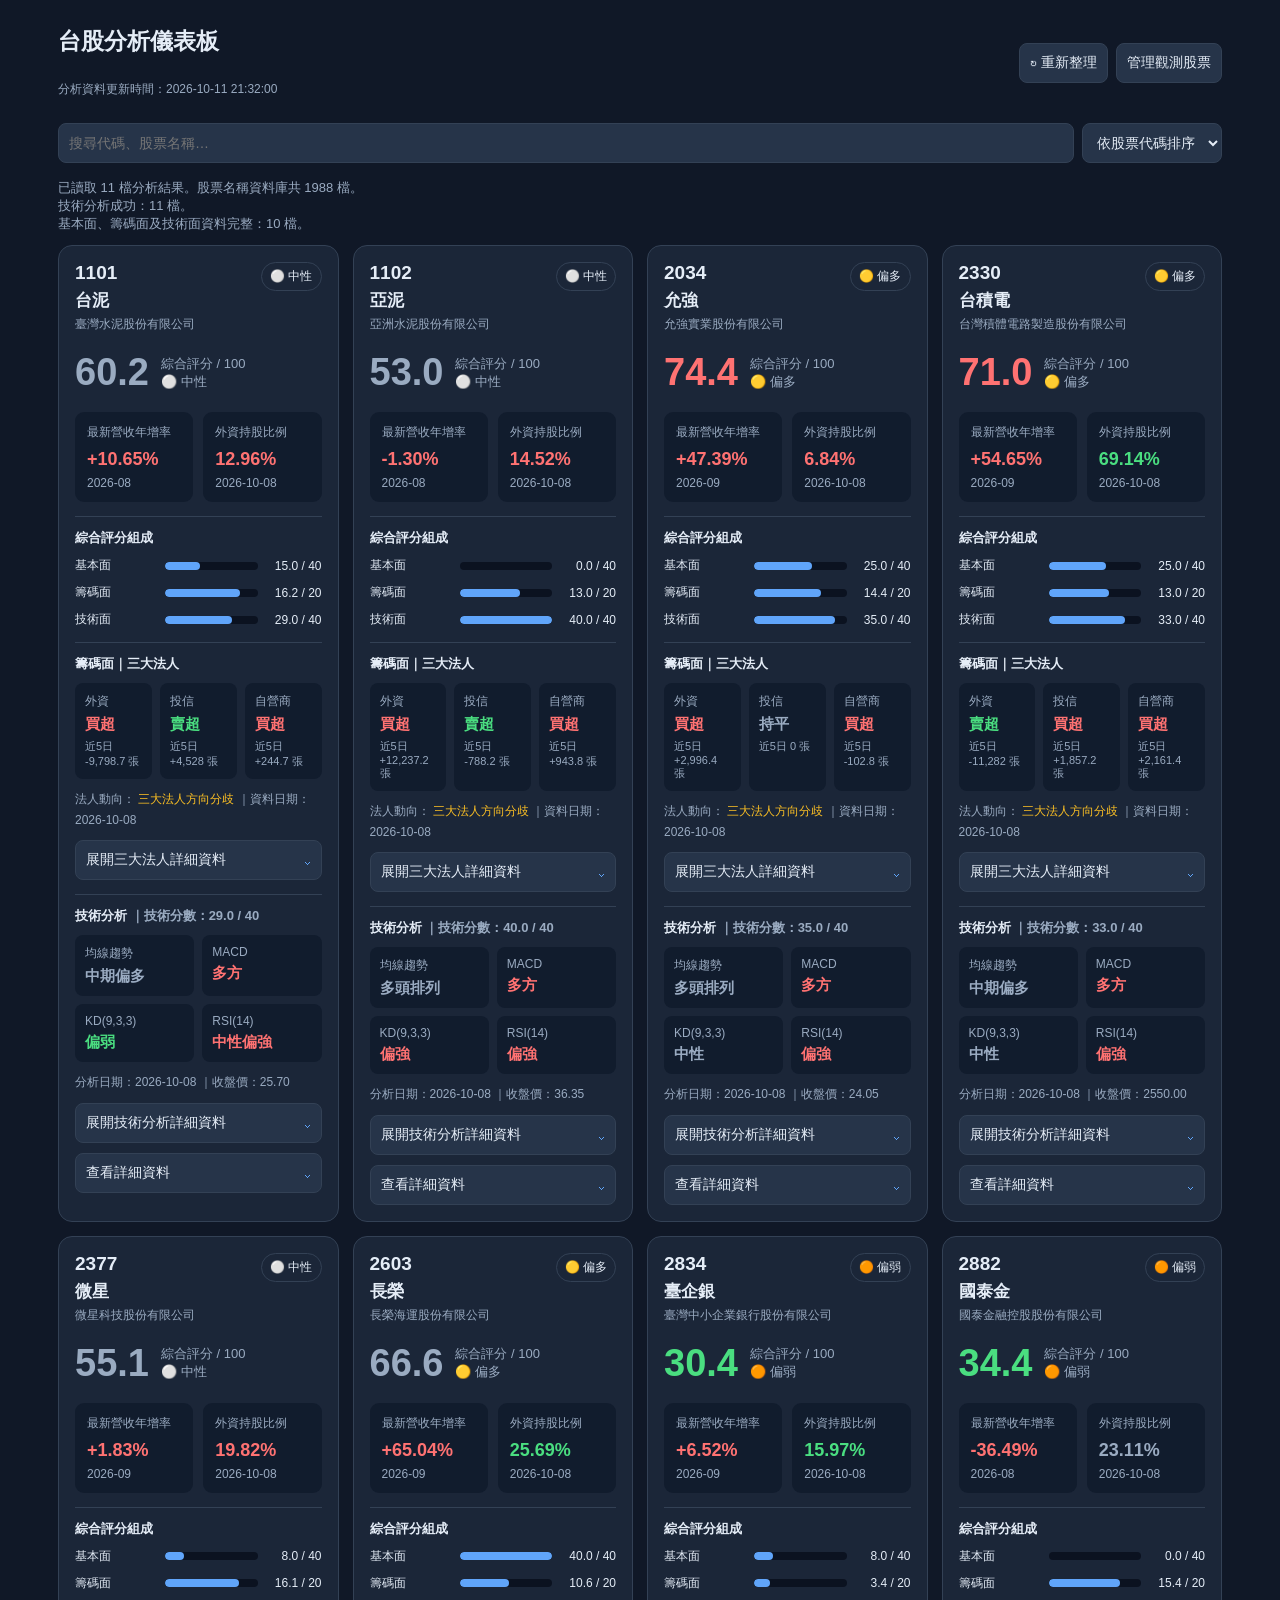
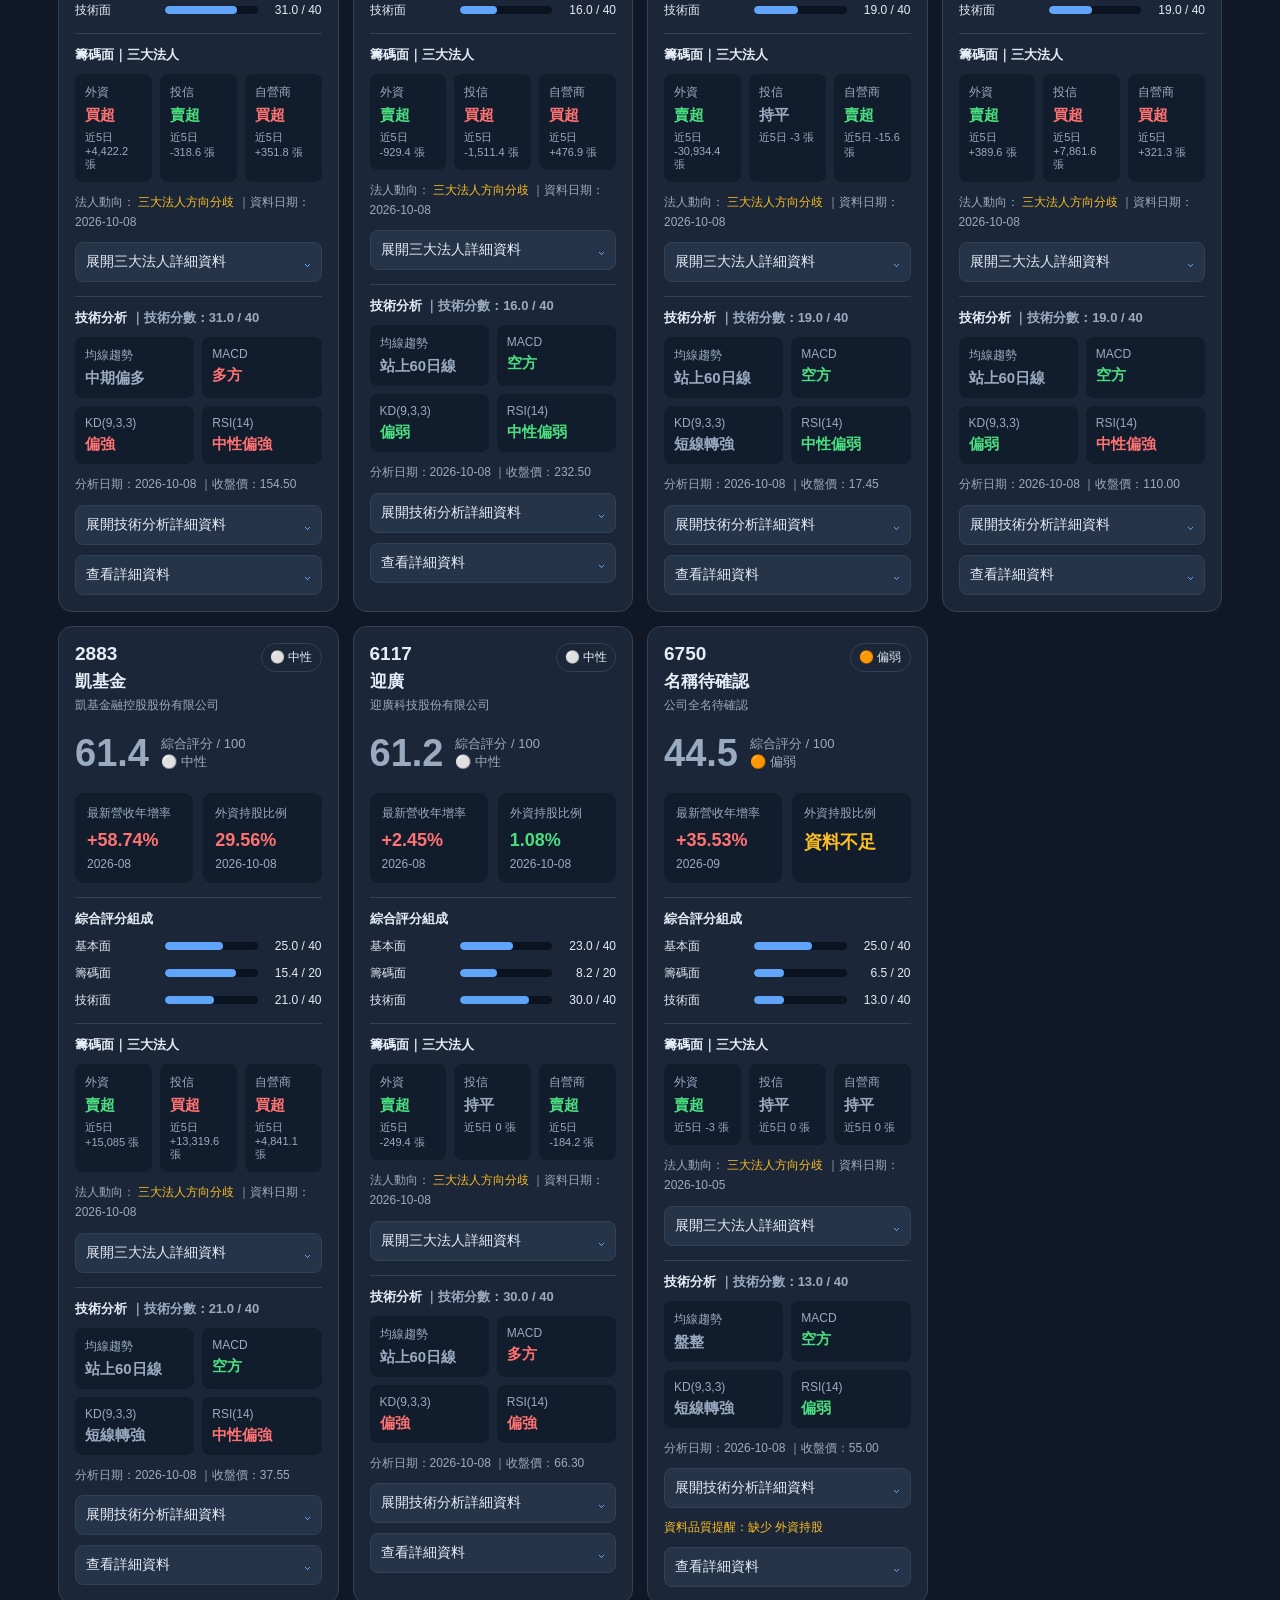
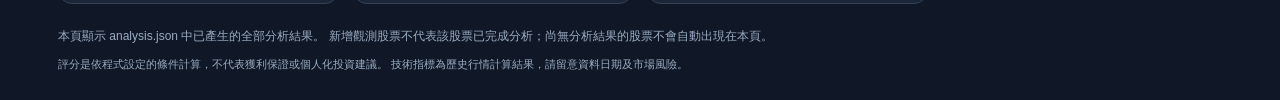
==== index.html @ 808c5674 "Implement search input with error handling Added input event listener for search functionality with " ====
<!DOCTYPE html>
<html lang="zh-TW">
<head>
<meta charset="UTF-8">
<meta name="viewport" content="width=device-width, initial-scale=1">
<meta name="theme-color" content="#101827">
<title>台股分析儀表板</title>

<style>
:root {
  color-scheme: dark;
  --bg: #101827;
  --panel: #1b2638;
  --border: #334155;
  --text: #e5edf7;
  --muted: #9aabc1;
  --red: #ff7272;
  --green: #4ade80;
  --blue: #60a5fa;
  --yellow: #fbbf24;
}
* { box-sizing: border-box; }
body {
  margin: 0;
  background: var(--bg);
  color: var(--text);
  font-family: Arial, "Microsoft JhengHei", sans-serif;
}
.container { max-width: 1200px; margin: auto; padding: 18px; }
header {
  display: flex;
  justify-content: space-between;
  align-items: center;
  gap: 12px;
  flex-wrap: wrap;
}
h1 { font-size: 23px; margin: 8px 0; }
h2 { font-size: 17px; margin: 0 0 12px; }
button, input, select {
  background: #263449;
  color: var(--text);
  border: 1px solid var(--border);
  border-radius: 8px;
  padding: 10px;
  font-size: 14px;
}
button { cursor: pointer; }
button:hover { border-color: var(--blue); }
button:disabled { opacity: .55; cursor: wait; }
button:focus-visible, input:focus-visible, select:focus-visible {
  outline: 2px solid var(--blue);
  outline-offset: 2px;
}
a { color: var(--blue); text-decoration: none; }
.toolbar { display: flex; flex-wrap: wrap; gap: 8px; margin: 16px 0; }
.toolbar input { flex: 1; min-width: 150px; }
#message {
  color: var(--muted);
  font-size: 13px;
  margin: 12px 0;
  white-space: pre-wrap;
  overflow-wrap: anywhere;
}
.stock-grid {
  display: grid;
  grid-template-columns: repeat(auto-fit, minmax(280px, 1fr));
  gap: 14px;
}
.stock-card {
  background: var(--panel);
  border: 1px solid var(--border);
  border-radius: 14px;
  padding: 16px;
  min-width: 0;
}
.stock-header {
  display: flex;
  justify-content: space-between;
  gap: 10px;
  align-items: flex-start;
}
.stock-id { font-size: 19px; font-weight: bold; }
.company-short { font-size: 17px; font-weight: bold; margin-top: 5px; }
.company-full {
  font-size: 12px;
  color: var(--muted);
  margin-top: 4px;
  overflow-wrap: anywhere;
}
.status {
  font-size: 12px;
  border: 1px solid var(--border);
  border-radius: 20px;
  padding: 5px 8px;
  white-space: nowrap;
}
.score-area { display: flex; align-items: center; gap: 12px; margin: 18px 0; }
.score { font-size: 38px; font-weight: bold; }
.score-label { font-size: 13px; color: var(--muted); }
.metrics { display: grid; grid-template-columns: 1fr 1fr; gap: 10px; }
.metric {
  background: #111c2d;
  border-radius: 9px;
  padding: 12px;
  min-width: 0;
}
.metric-title { font-size: 12px; color: var(--muted); margin-bottom: 8px; }
.metric-value { font-size: 18px; font-weight: bold; overflow-wrap: anywhere; }
.metric-sub {
  font-size: 12px;
  color: var(--muted);
  margin-top: 6px;
  overflow-wrap: anywhere;
}
.positive { color: var(--red); }
.negative { color: var(--green); }
.neutral { color: var(--muted); }
.warning { color: var(--yellow); }
.section { margin-top: 14px; padding-top: 12px; border-top: 1px solid var(--border); }
.section-title { font-size: 13px; font-weight: bold; margin-bottom: 10px; }
.indicator-grid { display: grid; grid-template-columns: 1fr 1fr; gap: 8px; }
.indicator {
  background: #111c2d;
  border-radius: 8px;
  padding: 10px;
  min-width: 0;
}
.indicator-name { color: var(--muted); font-size: 12px; }
.indicator-value { font-size: 16px; font-weight: bold; margin-top: 5px; overflow-wrap: anywhere; }
.indicator-sub { font-size: 12px; margin-top: 5px; overflow-wrap: anywhere; }
.score-breakdown { display: grid; gap: 10px; }
.score-row {
  display: grid;
  grid-template-columns: 82px 1fr 56px;
  align-items: center;
  gap: 8px;
  font-size: 12px;
}
.score-track { height: 8px; background: #0b1220; border-radius: 20px; overflow: hidden; }
.score-fill { height: 100%; border-radius: 20px; background: var(--blue); }
.score-row-value { text-align: right; white-space: nowrap; }
.details {
  display: none;
  border-top: 1px solid var(--border);
  margin-top: 12px;
  padding-top: 12px;
  font-size: 13px;
  line-height: 1.8;
  overflow-wrap: anywhere;
}
.details.open { display: block; }
.detail-line { margin: 4px 0; }
.technical-summary { display: grid; grid-template-columns: 1fr 1fr; gap: 8px; }
.technical-summary-item {
  background: #111c2d;
  border-radius: 8px;
  padding: 10px;
  min-width: 0;
}
.technical-summary-label { color: var(--muted); font-size: 12px; }
.technical-summary-value {
  font-size: 15px;
  font-weight: bold;
  margin-top: 5px;
  overflow-wrap: anywhere;
}
.technical-meta {
  font-size: 12px;
  color: var(--muted);
  margin-top: 10px;
  line-height: 1.7;
  overflow-wrap: anywhere;
}
.technical-toggle, .institutional-toggle, .detail-button {
  width: 100%;
  margin-top: 10px;
  text-align: left;
  display: flex;
  align-items: center;
  justify-content: space-between;
  gap: 8px;
}
.toggle-arrow { color: var(--blue); font-size: 16px; flex-shrink: 0; }
.technical-details, .institutional-details {
  display: none;
  margin-top: 10px;
  padding-top: 10px;
  border-top: 1px solid var(--border);
}
.technical-details.open, .institutional-details.open { display: block; }
.technical-details .indicator-grid { margin-top: 0; }
.technical-details-note {
  color: var(--muted);
  font-size: 12px;
  line-height: 1.7;
  margin-top: 10px;
}
.institutional-summary {
  display: grid;
  grid-template-columns: 1fr 1fr 1fr;
  gap: 8px;
}
.institutional-item {
  background: #111c2d;
  border-radius: 8px;
  padding: 10px;
  min-width: 0;
}
.institutional-label { color: var(--muted); font-size: 12px; }
.institutional-value {
  font-size: 15px;
  font-weight: bold;
  margin-top: 5px;
  overflow-wrap: anywhere;
}
.institutional-sub {
  color: var(--muted);
  font-size: 11px;
  margin-top: 5px;
  overflow-wrap: anywhere;
}
.institutional-meta {
  color: var(--muted);
  font-size: 12px;
  margin-top: 10px;
  line-height: 1.7;
  overflow-wrap: anywhere;
}
.institutional-table {
  width: 100%;
  border-collapse: collapse;
  font-size: 12px;
  table-layout: fixed;
}
.institutional-table th, .institutional-table td {
  padding: 8px 5px;
  border-bottom: 1px solid var(--border);
  text-align: center;
  overflow-wrap: anywhere;
}
.institutional-table th { color: var(--muted); font-weight: normal; }
.institutional-table th:first-child, .institutional-table td:first-child {
  text-align: left;
  width: 25%;
}
.institutional-note {
  color: var(--muted);
  font-size: 11px;
  line-height: 1.7;
  margin-top: 10px;
}
.institutional-summary-text { font-size: 12px; margin-top: 10px; line-height: 1.6; }
.quality { color: var(--yellow); font-size: 12px; margin-top: 10px; line-height: 1.6; }
.footer { font-size: 12px; color: var(--muted); margin: 22px 0 8px; line-height: 1.7; }
.empty {
  padding: 30px;
  text-align: center;
  color: var(--muted);
  background: var(--panel);
  border-radius: 12px;
}
.disclaimer { color: var(--muted); font-size: 11px; margin-top: 10px; line-height: 1.6; }

@media(max-width:480px) {
  .container { padding: 12px; }
  h1 { font-size: 20px; }
  .score { font-size: 32px; }
  .stock-header { flex-wrap: wrap; }
  .technical-summary-value { font-size: 14px; }
  .institutional-summary { grid-template-columns: 1fr 1fr 1fr; gap: 5px; }
  .institutional-item { padding: 8px 6px; }
  .institutional-value { font-size: 13px; }
  .institutional-sub { font-size: 10px; }
  .institutional-table { font-size: 11px; }
}
</style>
</head>

<body>
<div class="container">

<header>
  <div>
    <h1>台股分析儀表板</h1>
    <div class="footer" id="updateTime">分析資料載入中…</div>
  </div>
  <div class="toolbar">
    <button id="refreshBtn" type="button">↻ 重新整理</button>
    <a href="./watchlist.html">
      <button type="button">管理觀測股票</button>
    </a>
  </div>
</header>

<div class="toolbar">
  <input id="searchInput" placeholder="搜尋代碼、股票名稱…" aria-label="搜尋股票">
  <select id="sortSelect" aria-label="排序方式">
    <option value="code">依股票代碼排序</option>
    <option value="name">依中文名稱排序</option>
    <option value="scoreDesc">評分由高至低</option>
    <option value="scoreAsc">評分由低至高</option>
  </select>
</div>

<div id="message" role="status">正在讀取分析資料…</div>
<div id="stockGrid" class="stock-grid"></div>

<div class="footer">
  本頁顯示 analysis.json 中已產生的全部分析結果。
  新增觀測股票不代表該股票已完成分析；尚無分析結果的股票不會自動出現在本頁。
  <div class="disclaimer">
    評分是依程式設定的條件計算，不代表獲利保證或個人化投資建議。
    技術指標為歷史行情計算結果，請留意資料日期及市場風險。
  </div>
</div>
</div>

<script>
"use strict";

/* =====================================================
   1. 基本設定
   ===================================================== */

const WATCHLIST_KEY = "twStockWatchlist";
const OLD_WATCHLIST_KEY = "twStockWatchlistV1";

const DEFAULT_STOCKS = [
  { stock_id: "2330", short_name: "台積電", company_name: "台灣積體電路製造股份有限公司" },
  { stock_id: "2454", short_name: "聯發科", company_name: "聯發科技股份有限公司" },
  { stock_id: "2317", short_name: "鴻海", company_name: "鴻海精密工業股份有限公司" },
  { stock_id: "2603", short_name: "長榮", company_name: "長榮海運股份有限公司" }
];

let analysisMap = new Map();
let stockDatabase = new Map();
let analysisUpdateTime = "";
let loading = false;

/* =====================================================
   2. 安全及格式處理
   ===================================================== */

function escapeHTML(value) {
  return String(value ?? "").replace(/[&<>"']/g, ch => ({
    "&": "&amp;",
    "<": "&lt;",
    ">": "&gt;",
    '"': "&quot;",
    "'": "&#39;"
  })[ch]);
}

function normalizeCode(value) {
  const code = String(value ?? "").trim();
  return /^\d{4,6}$/.test(code) ? code : "";
}

function validNumber(value) {
  return value !== null &&
    value !== undefined &&
    value !== "" &&
    Number.isFinite(Number(value));
}

function fmt(value, digits = 2) {
  return validNumber(value) ? Number(value).toFixed(digits) : "—";
}

function signedPercent(value) {
  if (!validNumber(value)) return "—";
  const n = Number(value);
  return (n > 0 ? "+" : "") + n.toFixed(2) + "%";
}

function fmtVolume(value) {
  return validNumber(value)
    ? Math.round(Number(value)).toLocaleString("zh-TW")
    : "—";
}

function scoreText(value) {
  return validNumber(value) ? Number(value).toFixed(1) : "—";
}

function scoreStatus(stock) {
  if (!validNumber(stock.score)) return "資料不足";
  return stock.status || "已完成分析";
}

function scoreColor(score) {
  if (!validNumber(score)) return "neutral";
  if (Number(score) >= 70) return "positive";
  if (Number(score) < 40) return "negative";
  return "neutral";
}

function trendClass(value) {
  const text = String(value ?? "");

  if (/增加|上升|成長|多方|偏強|突破|量增|強勢|買超/.test(text)) {
    return "positive";
  }
  if (/減少|下降|衰退|空方|偏弱|跌破|量縮|弱勢|賣超/.test(text)) {
    return "negative";
  }
  if (/超買|超賣|資料不足|不完整|分歧/.test(text)) {
    return "warning";
  }
  return "neutral";
}

function normalizeMissingItems(items) {
  if (!Array.isArray(items)) return [];

  const names = {
    revenue: "營收",
    foreign_holding: "外資持股",
    institutional: "三大法人買賣超",
    technical: "技術面"
  };

  return items.map(item => names[String(item)] || String(item));
}

function metricBox(title, value, sub = "", cls = "neutral") {
  return `
    <div class="indicator">
      <div class="indicator-name">${escapeHTML(title)}</div>
      <div class="indicator-value ${cls}">${escapeHTML(value)}</div>
      <div class="indicator-sub">${escapeHTML(sub)}</div>
    </div>`;
}

/* =====================================================
   3. 讀取本機觀察清單名稱
   ===================================================== */

function getWatchlistNames() {
  const result = new Map();

  for (const key of [WATCHLIST_KEY, OLD_WATCHLIST_KEY]) {
    try {
      const saved = localStorage.getItem(key);
      if (!saved) continue;

      const list = JSON.parse(saved);
      if (!Array.isArray(list)) continue;

      list.forEach(item => {
        if (!item || typeof item !== "object") return;

        const code = normalizeCode(
          item.stock_id ?? item.code ?? item.stockCode
        );
        if (!code) return;

        const shortName =
          item.short_name ?? item.shortName ?? item.name ?? "";
        const companyName =
          item.company_name ?? item.companyName ?? "";

        const existing = result.get(code) || {};

        result.set(code, {
          short_name: String(shortName || existing.short_name || ""),
          company_name: String(companyName || existing.company_name || "")
        });
      });
    } catch (error) {
      console.warn("讀取本機觀察清單失敗：", error);
    }
  }

  return result;
}

/* =====================================================
   4. 讀取 stocks.json
   ===================================================== */

function addDatabaseEntry(codeValue, shortNameValue, companyNameValue) {
  const code = normalizeCode(codeValue);
  if (!code) return;

  stockDatabase.set(code, {
    short_name: String(shortNameValue || "").trim(),
    company_name: String(companyNameValue || "").trim()
  });
}

function parseStockDatabase(data) {
  stockDatabase = new Map();

  const list = Array.isArray(data)
    ? data
    : Array.isArray(data?.stocks)
      ? data.stocks
      : null;

  if (list) {
    list.forEach(item => {
      if (!item || typeof item !== "object") return;

      addDatabaseEntry(
        item.stock_id ?? item.stockId ?? item.stock_code ??
          item.stockCode ?? item.code ?? item.symbol ?? item.id,
        item.short_name ?? item.shortName ?? item.stock_name ??
          item.stockName ?? item.name ?? item.label ?? "",
        item.company_name ?? item.companyName ??
          item.full_name ?? item.fullName ?? ""
      );
    });
    return;
  }

  if (data && typeof data === "object") {
    Object.entries(data).forEach(([code, item]) => {
      if (typeof item === "string") {
        addDatabaseEntry(code, item, "");
        return;
      }
      if (!item || typeof item !== "object") return;

      addDatabaseEntry(
        item.stock_id ?? item.stockId ?? code,
        item.short_name ?? item.shortName ?? item.stock_name ??
          item.stockName ?? item.name ?? item.label ?? "",
        item.company_name ?? item.companyName ??
          item.full_name ?? item.fullName ?? ""
      );
    });
  }
}

async function loadStockDatabase() {
  try {
    const response = await fetch("./stocks.json?t=" + Date.now(), {
      cache: "no-store"
    });

    if (!response.ok) throw new Error("HTTP " + response.status);

    parseStockDatabase(await response.json());

    console.log(
      "股票名稱資料載入完成，共 " + stockDatabase.size + " 檔"
    );
    return true;
  } catch (error) {
    console.error("載入 stocks.json 失敗：", error);
    return false;
  }
}

/* =====================================================
   5. 股票名稱對應
   ===================================================== */

function getStockDisplayInfo(result, watchlistNames) {
  const code = normalizeCode(result.stock_id);
  const local = watchlistNames.get(code) || {};
  const database = stockDatabase.get(code) || {};
  const defaultItem = DEFAULT_STOCKS.find(x => x.stock_id === code) || {};

  return {
    stock_id: code,
    short_name:
      local.short_name ||
      database.short_name ||
      defaultItem.short_name ||
      result.short_name ||
      result.stock_name ||
      result.name ||
      "",
    company_name:
      local.company_name ||
      database.company_name ||
      defaultItem.company_name ||
      result.company_name ||
      result.company_full_name ||
      ""
  };
}

/* =====================================================
   6. 評分明細
   基本面 40 + 三大法人籌碼面 20 + 技術面 40
   外資持股分數為獨立指標，不納入綜合評分
   ===================================================== */

function renderScoreBreakdown(s) {
  const revenue = s.revenue || {};
  const technical = s.technical || {};
  const breakdown = s.score_breakdown || {};

  const revenueScore = validNumber(breakdown.fundamental)
    ? Number(breakdown.fundamental)
    : validNumber(revenue.score)
      ? Number(revenue.score)
      : null;

  const chipScore = validNumber(s.chip_score)
    ? Number(s.chip_score)
    : validNumber(breakdown.chip)
      ? Number(breakdown.chip)
      : null;

  const technicalScore = validNumber(breakdown.technical)
    ? Number(breakdown.technical)
    : validNumber(technical.score)
      ? Number(technical.score)
      : null;

  const items = [
    { name: "基本面", score: revenueScore, max: 40 },
    { name: "籌碼面", score: chipScore, max: 20 },
    { name: "技術面", score: technicalScore, max: 40 }
  ];

  return `
    <div class="section">
      <div class="section-title">綜合評分組成</div>
      <div class="score-breakdown">
        ${items.map(item => {
          const available = validNumber(item.score);
          const score = available ? Number(item.score) : 0;
          const width = Math.max(0, Math.min(100, score / item.max * 100));

          return `
            <div class="score-row">
              <span>${item.name}</span>
              <div class="score-track">
                <div class="score-fill" style="width:${width}%"></div>
              </div>
              <span class="score-row-value">
                ${available ? `${fmt(score, 1)} / ${item.max}` : "資料不足"}
              </span>
            </div>`;
        }).join("")}
      </div>
    </div>`;
}

/* =====================================================
   7. 三大法人籌碼面
   ===================================================== */

function institutionalMetricText(item) {
  if (!item || typeof item !== "object") {
    return {
      trend: "資料不足",
      latest: "—",
      fiveDay: "—",
      twentyDay: "—",
      consecutive: "—"
    };
  }

  function lots(value) {
    if (!validNumber(value)) return "—";
    const n = Number(value);
    return (n > 0 ? "+" : "") + n.toLocaleString("zh-TW") + " 張";
  }

  return {
    trend: item.trend || "—",
    latest: lots(item.latest_net_lots),
    fiveDay: lots(item.net_5d_lots),
    twentyDay: lots(item.net_20d_lots),
    consecutive: validNumber(item.consecutive_days)
      ? Number(item.consecutive_days) + " 日"
      : "—"
  };
}

function renderInstitutional(s) {
  const i = s.institutional || {};

  if (i.data_available !== true) {
    return `
      <div class="section">
        <div class="section-title">籌碼面｜三大法人</div>
        <div class="quality">
          ${escapeHTML(i.message || "尚無三大法人資料")}
        </div>
      </div>`;
  }

  const foreign = institutionalMetricText(i.foreign);
  const trust = institutionalMetricText(i.trust);
  const dealer = institutionalMetricText(i.dealer);

  const institutions = [
    { name: "外資", data: foreign },
    { name: "投信", data: trust },
    { name: "自營商", data: dealer }
  ];

  return `
    <div class="section">
      <div class="section-title">籌碼面｜三大法人</div>

      <div class="institutional-summary">
        ${institutions.map(item => `
          <div class="institutional-item">
            <div class="institutional-label">${item.name}</div>
            <div class="institutional-value ${trendClass(item.data.trend)}">
              ${escapeHTML(item.data.trend)}
            </div>
            <div class="institutional-sub">
              近5日 ${escapeHTML(item.data.fiveDay)}
            </div>
          </div>
        `).join("")}
      </div>

      <div class="institutional-meta">
        法人動向：
        <span class="${trendClass(i.summary)}">
          ${escapeHTML(i.summary || "—")}
        </span>
        ｜資料日期：${escapeHTML(i.latest_date || "—")}
      </div>

      <button class="institutional-toggle" type="button" aria-expanded="false">
        <span>展開三大法人詳細資料</span>
        <span class="toggle-arrow" aria-hidden="true">⌄</span>
      </button>

      <div class="institutional-details">
        <table class="institutional-table">
          <thead>
            <tr>
              <th>法人</th><th>今日</th><th>近5日</th><th>近20日</th><th>連續</th>
            </tr>
          </thead>
          <tbody>
            ${institutions.map(item => `
              <tr>
                <td>${item.name}</td>
                <td class="${trendClass(item.data.latest)}">${escapeHTML(item.data.latest)}</td>
                <td class="${trendClass(item.data.fiveDay)}">${escapeHTML(item.data.fiveDay)}</td>
                <td class="${trendClass(item.data.twentyDay)}">${escapeHTML(item.data.twentyDay)}</td>
                <td>${escapeHTML(item.data.consecutive)}</td>
              </tr>
            `).join("")}
          </tbody>
        </table>

        <div class="institutional-note">
          買賣超單位為張。正值代表買超，負值代表賣超。
          外資包含外資及外資自營商；自營商包含自行買賣及避險。
        </div>
      </div>
    </div>`;
}

/* =====================================================
   8. 技術分析
   ===================================================== */

function renderTechnical(s) {
  const t = s.technical || {};
  const ma = t.ma || {};
  const rsi = t.rsi || {};
  const macd = t.macd || {};
  const kd = t.kd || {};
  const volume = t.volume || {};
  const breakout = t.breakout || {};

  const scoreLabel = validNumber(t.score)
    ? `${fmt(t.score, 1)} / 40`
    : "—";

  if (t.data_available !== true) {
    return `
      <div class="section">
        <div class="section-title">技術分析</div>
        <div class="quality">
          ${escapeHTML(t.message || "尚無技術分析資料")}
        </div>
      </div>`;
  }

  const summaryItems = [
    { label: "均線趨勢", value: ma.trend || "—", cls: trendClass(ma.trend) },
    { label: "MACD", value: macd.signal || "—", cls: trendClass(macd.signal) },
    { label: "KD(9,3,3)", value: kd.signal || "—", cls: trendClass(kd.signal) },
    { label: "RSI(14)", value: rsi.signal || fmt(rsi.value), cls: trendClass(rsi.signal) }
  ];

  return `
    <div class="section">
      <div class="section-title">
        技術分析
        <span class="neutral">｜技術分數：${escapeHTML(scoreLabel)}</span>
      </div>

      <div class="technical-summary">
        ${summaryItems.map(item => `
          <div class="technical-summary-item">
            <div class="technical-summary-label">${escapeHTML(item.label)}</div>
            <div class="technical-summary-value ${item.cls}">
              ${escapeHTML(item.value)}
            </div>
          </div>
        `).join("")}
      </div>

      <div class="technical-meta">
        分析日期：${escapeHTML(t.latest_date || "—")}
        ｜收盤價：${escapeHTML(fmt(t.latest_close))}
      </div>

      <button class="technical-toggle" type="button" aria-expanded="false">
        <span>展開技術分析詳細資料</span>
        <span class="toggle-arrow" aria-hidden="true">⌄</span>
      </button>

      <div class="technical-details">
        <div class="indicator-grid">
          ${metricBox("均線趨勢", ma.trend || "—", "MA5 / MA10 / MA20 / MA60", trendClass(ma.trend))}
          ${metricBox("RSI(14)", fmt(rsi.value), rsi.signal || "—", trendClass(rsi.signal))}
          ${metricBox("MACD", macd.signal || "—", `DIF ${fmt(macd.dif, 4)}｜DEA ${fmt(macd.dea, 4)}`, trendClass(macd.signal))}
          ${metricBox("KD(9,3,3)", `K ${fmt(kd.k)} / D ${fmt(kd.d)}`, kd.signal || "—", trendClass(kd.signal))}
          ${metricBox("成交量", fmtVolume(volume.today), `5日均量 ${fmtVolume(volume.avg5)}`, trendClass(volume.signal))}
          ${metricBox("量比", validNumber(volume.ratio) ? `${fmt(volume.ratio)} 倍` : "—", volume.signal || "—", trendClass(volume.signal))}
          ${metricBox("MA5", fmt(ma.ma5), "5日移動平均")}
          ${metricBox("MA10", fmt(ma.ma10), "10日移動平均")}
          ${metricBox("MA20", fmt(ma.ma20), "20日移動平均")}
          ${metricBox("MA60", fmt(ma.ma60), "60日移動平均")}
          ${metricBox("20日高點", fmt(breakout.high20), "距高點 " + signedPercent(breakout.distance_to_high20_percent))}
          ${metricBox("20日低點", fmt(breakout.low20), "距低點 " + signedPercent(breakout.distance_to_low20_percent))}
        </div>

        <div class="technical-details-note">
          技術訊號：
          <span class="${trendClass(breakout.signal)}">
            ${escapeHTML(breakout.signal || "—")}
          </span>
          <br>
          技術分析日期：${escapeHTML(t.latest_date || "—")}
          <br>
          技術指標是依歷史行情計算的參考資訊，不保證未來走勢。
        </div>
      </div>
    </div>`;
}

/* =====================================================
   9. 詳細資料
   ===================================================== */

function renderDetails(s) {
  const revenue = s.revenue || {};
  const foreign = s.foreign_holding || {};
  const technical = s.technical || {};
  const quality = s.data_quality || {};
  const missing = normalizeMissingItems(quality.missing_items);

  const revenueAmount = validNumber(revenue.latest_revenue)
    ? Number(revenue.latest_revenue).toLocaleString("zh-TW")
    : "—";

  const foreignPercent = validNumber(foreign.latest_percent)
    ? fmt(foreign.latest_percent, 2) + "%"
    : "—";

  const changePeriods = validNumber(foreign.change_periods)
    ? fmt(foreign.change_periods, 4) + " 個百分點"
    : "—";

  const completeness = quality.complete === true
    ? "完整"
    : quality.complete === false
      ? "不完整"
      : "未標示";

  const lines = [
    ["分析日期", s.analysis_date || analysisUpdateTime || "尚無資料"],
    ["綜合評分", `${scoreText(s.score)} / 100`],
    ["營收最新月份", revenue.latest_revenue_month || "—"],
    ["營收最新金額", revenueAmount],
    ["營收年增率", signedPercent(revenue.latest_yoy)],
    ["營收趨勢", revenue.trend || "—"],
    ["營收說明", revenue.message || "尚無分析資料"],
    ["營收分數", `${scoreText(revenue.score)} / 40`],
    ["外資持股比例", foreignPercent],
    ["外資持股日期", foreign.latest_date || "—"],
    ["外資期間變化", changePeriods],
    ["外資持股趨勢", foreign.trend || "—"],
    ["外資說明", foreign.message || "尚無分析資料"],
    ["外資持股參考分數", `${scoreText(foreign.score)} / 20`],
    ["三大法人籌碼分數", `${scoreText(s.chip_score ?? s.score_breakdown?.chip)} / 20`],
    ["技術分數", `${scoreText(technical.score)} / 40`],
    ["技術分析說明", technical.message || "尚無分析資料"],
    ["資料完整性", completeness],
    ["缺少項目", missing.join("、") || "無明確缺項"]
  ];

  return `
    <div class="details">
      ${lines.map(([label, value]) => `
        <div class="detail-line">
          <strong>${escapeHTML(label)}：</strong>
          ${escapeHTML(value)}
        </div>
      `).join("")}
    </div>`;
}

/* =====================================================
   10. 首頁卡片及展開／縮合
   ===================================================== */

function bindToggleButtons(grid, selector, panelClass, openText, closeText) {
  grid.querySelectorAll(selector).forEach(button => {
    button.addEventListener("click", () => {
      const panel = button.nextElementSibling;
      if (!panel || !panel.classList.contains(panelClass)) return;

      const opened = panel.classList.toggle("open");
      button.setAttribute("aria-expanded", String(opened));

      const label = button.querySelector("span:first-child");
      const arrow = button.querySelector(".toggle-arrow");

      if (label) label.textContent = opened ? closeText : openText;
      if (arrow) arrow.textContent = opened ? "⌃" : "⌄";
    });
  });
}

function render() {
  const keyword = document.getElementById("searchInput").value.trim().toLowerCase();
  const sort = document.getElementById("sortSelect").value;
  const watchlistNames = getWatchlistNames();

  let stocks = Array.from(analysisMap.values()).map(result => ({
    ...getStockDisplayInfo(result, watchlistNames),
    analysis: result
  }));

  stocks = stocks.filter(item => {
    const s = item.analysis || {};
    const text = [
      item.stock_id, item.short_name, item.company_name,
      s.stock_id, s.stock_name, s.status
    ].join(" ").toLowerCase();

    return text.includes(keyword);
  });

  stocks.sort((a, b) => {
    if (sort === "name") {
      return String(a.short_name || a.stock_id).localeCompare(
        String(b.short_name || b.stock_id), "zh-Hant"
      );
    }

    if (sort === "scoreDesc" || sort === "scoreAsc") {
      const av = validNumber(a.analysis?.score) ? Number(a.analysis.score) : null;
      const bv = validNumber(b.analysis?.score) ? Number(b.analysis.score) : null;

      if (av === null && bv !== null) return 1;
      if (av !== null && bv === null) return -1;
      if (av === null && bv === null) return a.stock_id.localeCompare(b.stock_id);

      return sort === "scoreDesc" ? bv - av : av - bv;
    }

    return a.stock_id.localeCompare(b.stock_id);
  });

  const grid = document.getElementById("stockGrid");

  if (!stocks.length) {
    grid.innerHTML = '<div class="empty">目前沒有符合搜尋條件的分析結果。</div>';
    return;
  }

  grid.innerHTML = stocks.map(item => {
    const s = item.analysis || {};
    const revenue = s.revenue || {};
    const foreign = s.foreign_holding || {};
    const quality = s.data_quality || {};
    const missing = normalizeMissingItems(quality.missing_items);

    const revenueValue = validNumber(revenue.latest_yoy)
      ? signedPercent(revenue.latest_yoy)
      : "資料不足";

    const foreignValue = validNumber(foreign.latest_percent)
      ? fmt(foreign.latest_percent) + "%"
      : "資料不足";

    const qualityText = quality.complete === false || missing.length
      ? "資料品質提醒：" + (
          missing.length ? "缺少 " + missing.join("、") : "部分資料不完整"
        )
      : "";

    return `
      <article class="stock-card">
        <div class="stock-header">
          <div>
            <div class="stock-id">${escapeHTML(item.stock_id)}</div>
            <div class="company-short">${escapeHTML(item.short_name || "名稱待確認")}</div>
            <div class="company-full">${escapeHTML(item.company_name || "公司全名待確認")}</div>
          </div>
          <span class="status">${escapeHTML(scoreStatus(s))}</span>
        </div>

        <div class="score-area">
          <div class="score ${scoreColor(s.score)}">${escapeHTML(scoreText(s.score))}</div>
          <div>
            <div class="score-label">綜合評分 / 100</div>
            <div class="score-label">${escapeHTML(s.status || scoreStatus(s))}</div>
          </div>
        </div>

        <div class="metrics">
          <div class="metric">
            <div class="metric-title">最新營收年增率</div>
            <div class="metric-value ${trendClass(revenue.trend)}">${escapeHTML(revenueValue)}</div>
            <div class="metric-sub">${escapeHTML(revenue.latest_revenue_month || "")}</div>
          </div>
          <div class="metric">
            <div class="metric-title">外資持股比例</div>
            <div class="metric-value ${trendClass(foreign.trend)}">${escapeHTML(foreignValue)}</div>
            <div class="metric-sub">${escapeHTML(foreign.latest_date || "")}</div>
          </div>
        </div>

        ${renderScoreBreakdown(s)}
        ${renderInstitutional(s)}
        ${renderTechnical(s)}

        ${qualityText ? `<div class="quality">${escapeHTML(qualityText)}</div>` : ""}

        <button class="detail-button" type="button" aria-expanded="false">
          <span>查看詳細資料</span>
          <span class="toggle-arrow" aria-hidden="true">⌄</span>
        </button>

        ${renderDetails(s)}
      </article>`;
  }).join("");

  bindToggleButtons(
    grid,
    ".institutional-toggle",
    "institutional-details",
    "展開三大法人詳細資料",
    "收合三大法人詳細資料"
  );

  bindToggleButtons(
    grid,
    ".technical-toggle",
    "technical-details",
    "展開技術分析詳細資料",
    "收合技術分析詳細資料"
  );

  bindToggleButtons(
    grid,
    ".detail-button",
    "details",
    "查看詳細資料",
    "收合詳細資料"
  );
}

/* =====================================================
   11. 讀取 analysis.json
   ===================================================== */

async function refreshAnalysis() {
  if (loading) return;

  loading = true;

  const button = document.getElementById("refreshBtn");
  const message = document.getElementById("message");

  button.disabled = true;
  button.textContent = "讀取中…";
  message.textContent = "正在讀取最新分析資料…";

  try {
    const response = await fetch("./analysis.json?t=" + Date.now(), {
      cache: "no-store"
    });

    if (!response.ok) throw new Error("HTTP " + response.status);

    const data = await response.json();
    const stocks = Array.isArray(data) ? data : data.stocks;

    if (!Array.isArray(stocks)) {
      throw new Error("analysis.json 格式不正確，找不到股票分析陣列。");
    }

    const nextMap = new Map();

    stocks.forEach(stock => {
      if (!stock || typeof stock !== "object") return;

      const code = normalizeCode(stock.stock_id);
      if (!code) return;

      nextMap.set(code, { ...stock, stock_id: code });
    });

    analysisMap = nextMap;

    analysisUpdateTime = (
      !Array.isArray(data) && (data.update_time || data.analysis_date)
    ) || "";

    document.getElementById("updateTime").textContent =
      "分析資料更新時間：" + (analysisUpdateTime || "資料未提供");

    const technicalCount = !Array.isArray(data) && validNumber(data.technical_count)
      ? Number(data.technical_count)
      : null;

    const completeCount = !Array.isArray(data) && validNumber(data.complete_count)
      ? Number(data.complete_count)
      : null;

    let summary =
      `已讀取 ${analysisMap.size} 檔分析結果。股票名稱資料庫共 ${stockDatabase.size} 檔。`;

    if (technicalCount !== null) {
      summary += `\n技術分析成功：${technicalCount} 檔。`;
    }

    if (completeCount !== null) {
      summary += `\n基本面、籌碼面及技術面資料完整：${completeCount} 檔。`;
    }

    message.textContent = summary;
    render();

  } catch (error) {
    message.textContent =
      "讀取分析資料失敗：" + error.message +
      "\n請確認 analysis.json 已成功發布，且 JSON 格式正確。";

    console.error("analysis.json 載入失敗：", error);

  } finally {
    loading = false;
    button.disabled = false;
    button.textContent = "↻ 重新整理";
  }
}

/* =====================================================
   12. 事件與初始化
   ===================================================== */

document.getElementById("refreshBtn").addEventListener("click", async () => {
  await loadStockDatabase();
  await refreshAnalysis();
});
<!--  
document.getElementById("searchInput").addEventListener("input", render);
-->

const searchInput = document.getElementById("searchInput");

searchInput.addEventListener("input", () => {
  try {
    console.log("[搜尋] 關鍵字：", searchInput.value);
    console.log("[搜尋] 分析資料筆數：", analysisMap.size);

    render();
  } catch (error) {
    console.error("[搜尋] 渲染失敗：", error);

    document.getElementById("message").textContent =
      "搜尋時發生錯誤：" + error.message +
      "\n請查看瀏覽器主控台的詳細錯誤。";
  }
}); 
document.getElementById("sortSelect").addEventListener("change", render);

window.addEventListener("storage", event => {
  if (
    !event.key ||
    event.key === WATCHLIST_KEY ||
    event.key === OLD_WATCHLIST_KEY
  ) {
    render();
  }
});

async function init() {
  await loadStockDatabase();
  await refreshAnalysis();
}

init();
</script>
</body>
</html>
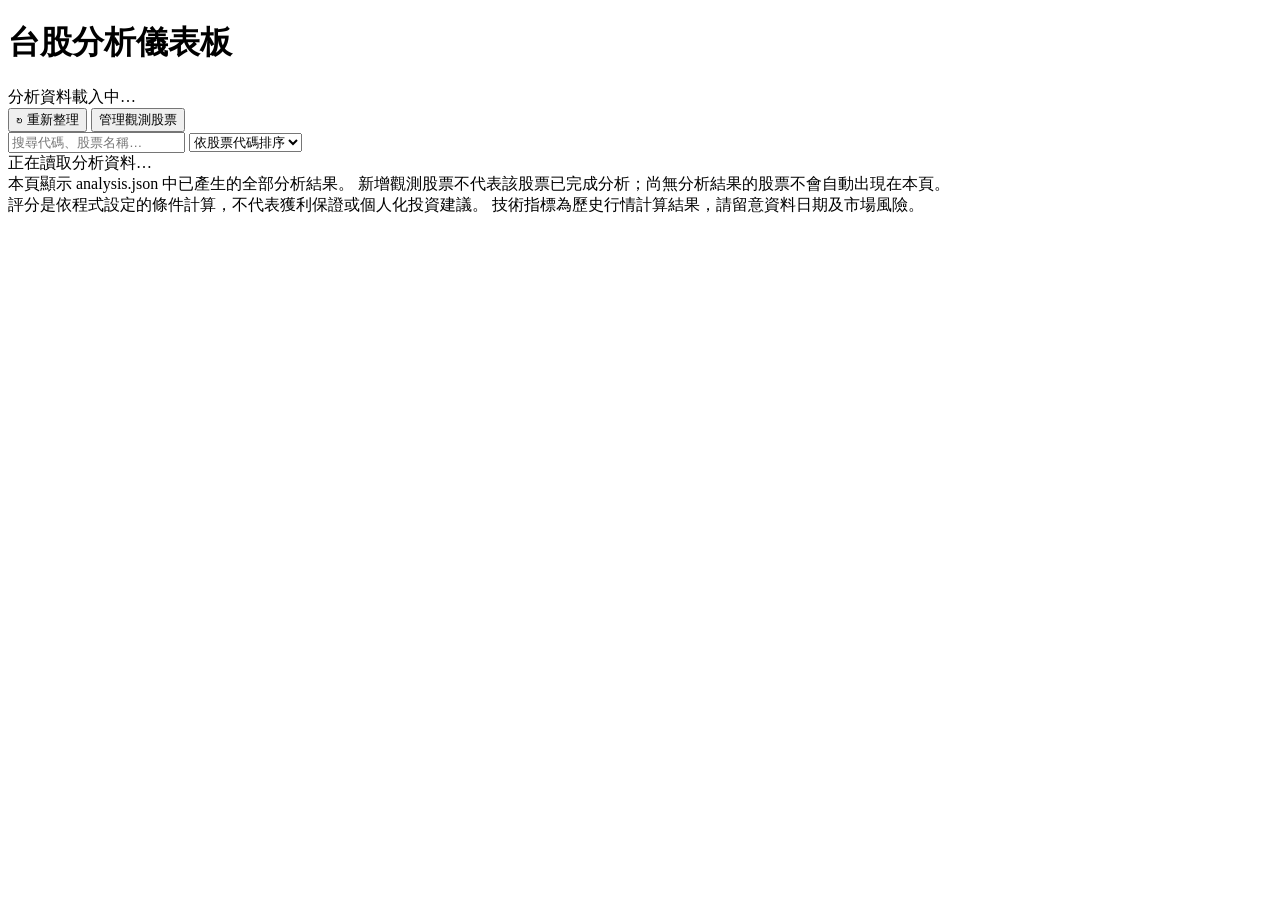
==== commit da8afcd4: "Add initial index.html for stock analysis dashboard" ====
--- a/index.html
+++ b/index.html
@@ -5,280 +5,10 @@
 <meta name="viewport" content="width=device-width, initial-scale=1">
 <meta name="theme-color" content="#101827">
 <title>台股分析儀表板</title>
-
-<style>
-:root {
-  color-scheme: dark;
-  --bg: #101827;
-  --panel: #1b2638;
-  --border: #334155;
-  --text: #e5edf7;
-  --muted: #9aabc1;
-  --red: #ff7272;
-  --green: #4ade80;
-  --blue: #60a5fa;
-  --yellow: #fbbf24;
-}
-* { box-sizing: border-box; }
-body {
-  margin: 0;
-  background: var(--bg);
-  color: var(--text);
-  font-family: Arial, "Microsoft JhengHei", sans-serif;
-}
-.container { max-width: 1200px; margin: auto; padding: 18px; }
-header {
-  display: flex;
-  justify-content: space-between;
-  align-items: center;
-  gap: 12px;
-  flex-wrap: wrap;
-}
-h1 { font-size: 23px; margin: 8px 0; }
-h2 { font-size: 17px; margin: 0 0 12px; }
-button, input, select {
-  background: #263449;
-  color: var(--text);
-  border: 1px solid var(--border);
-  border-radius: 8px;
-  padding: 10px;
-  font-size: 14px;
-}
-button { cursor: pointer; }
-button:hover { border-color: var(--blue); }
-button:disabled { opacity: .55; cursor: wait; }
-button:focus-visible, input:focus-visible, select:focus-visible {
-  outline: 2px solid var(--blue);
-  outline-offset: 2px;
-}
-a { color: var(--blue); text-decoration: none; }
-.toolbar { display: flex; flex-wrap: wrap; gap: 8px; margin: 16px 0; }
-.toolbar input { flex: 1; min-width: 150px; }
-#message {
-  color: var(--muted);
-  font-size: 13px;
-  margin: 12px 0;
-  white-space: pre-wrap;
-  overflow-wrap: anywhere;
-}
-.stock-grid {
-  display: grid;
-  grid-template-columns: repeat(auto-fit, minmax(280px, 1fr));
-  gap: 14px;
-}
-.stock-card {
-  background: var(--panel);
-  border: 1px solid var(--border);
-  border-radius: 14px;
-  padding: 16px;
-  min-width: 0;
-}
-.stock-header {
-  display: flex;
-  justify-content: space-between;
-  gap: 10px;
-  align-items: flex-start;
-}
-.stock-id { font-size: 19px; font-weight: bold; }
-.company-short { font-size: 17px; font-weight: bold; margin-top: 5px; }
-.company-full {
-  font-size: 12px;
-  color: var(--muted);
-  margin-top: 4px;
-  overflow-wrap: anywhere;
-}
-.status {
-  font-size: 12px;
-  border: 1px solid var(--border);
-  border-radius: 20px;
-  padding: 5px 8px;
-  white-space: nowrap;
-}
-.score-area { display: flex; align-items: center; gap: 12px; margin: 18px 0; }
-.score { font-size: 38px; font-weight: bold; }
-.score-label { font-size: 13px; color: var(--muted); }
-.metrics { display: grid; grid-template-columns: 1fr 1fr; gap: 10px; }
-.metric {
-  background: #111c2d;
-  border-radius: 9px;
-  padding: 12px;
-  min-width: 0;
-}
-.metric-title { font-size: 12px; color: var(--muted); margin-bottom: 8px; }
-.metric-value { font-size: 18px; font-weight: bold; overflow-wrap: anywhere; }
-.metric-sub {
-  font-size: 12px;
-  color: var(--muted);
-  margin-top: 6px;
-  overflow-wrap: anywhere;
-}
-.positive { color: var(--red); }
-.negative { color: var(--green); }
-.neutral { color: var(--muted); }
-.warning { color: var(--yellow); }
-.section { margin-top: 14px; padding-top: 12px; border-top: 1px solid var(--border); }
-.section-title { font-size: 13px; font-weight: bold; margin-bottom: 10px; }
-.indicator-grid { display: grid; grid-template-columns: 1fr 1fr; gap: 8px; }
-.indicator {
-  background: #111c2d;
-  border-radius: 8px;
-  padding: 10px;
-  min-width: 0;
-}
-.indicator-name { color: var(--muted); font-size: 12px; }
-.indicator-value { font-size: 16px; font-weight: bold; margin-top: 5px; overflow-wrap: anywhere; }
-.indicator-sub { font-size: 12px; margin-top: 5px; overflow-wrap: anywhere; }
-.score-breakdown { display: grid; gap: 10px; }
-.score-row {
-  display: grid;
-  grid-template-columns: 82px 1fr 56px;
-  align-items: center;
-  gap: 8px;
-  font-size: 12px;
-}
-.score-track { height: 8px; background: #0b1220; border-radius: 20px; overflow: hidden; }
-.score-fill { height: 100%; border-radius: 20px; background: var(--blue); }
-.score-row-value { text-align: right; white-space: nowrap; }
-.details {
-  display: none;
-  border-top: 1px solid var(--border);
-  margin-top: 12px;
-  padding-top: 12px;
-  font-size: 13px;
-  line-height: 1.8;
-  overflow-wrap: anywhere;
-}
-.details.open { display: block; }
-.detail-line { margin: 4px 0; }
-.technical-summary { display: grid; grid-template-columns: 1fr 1fr; gap: 8px; }
-.technical-summary-item {
-  background: #111c2d;
-  border-radius: 8px;
-  padding: 10px;
-  min-width: 0;
-}
-.technical-summary-label { color: var(--muted); font-size: 12px; }
-.technical-summary-value {
-  font-size: 15px;
-  font-weight: bold;
-  margin-top: 5px;
-  overflow-wrap: anywhere;
-}
-.technical-meta {
-  font-size: 12px;
-  color: var(--muted);
-  margin-top: 10px;
-  line-height: 1.7;
-  overflow-wrap: anywhere;
-}
-.technical-toggle, .institutional-toggle, .detail-button {
-  width: 100%;
-  margin-top: 10px;
-  text-align: left;
-  display: flex;
-  align-items: center;
-  justify-content: space-between;
-  gap: 8px;
-}
-.toggle-arrow { color: var(--blue); font-size: 16px; flex-shrink: 0; }
-.technical-details, .institutional-details {
-  display: none;
-  margin-top: 10px;
-  padding-top: 10px;
-  border-top: 1px solid var(--border);
-}
-.technical-details.open, .institutional-details.open { display: block; }
-.technical-details .indicator-grid { margin-top: 0; }
-.technical-details-note {
-  color: var(--muted);
-  font-size: 12px;
-  line-height: 1.7;
-  margin-top: 10px;
-}
-.institutional-summary {
-  display: grid;
-  grid-template-columns: 1fr 1fr 1fr;
-  gap: 8px;
-}
-.institutional-item {
-  background: #111c2d;
-  border-radius: 8px;
-  padding: 10px;
-  min-width: 0;
-}
-.institutional-label { color: var(--muted); font-size: 12px; }
-.institutional-value {
-  font-size: 15px;
-  font-weight: bold;
-  margin-top: 5px;
-  overflow-wrap: anywhere;
-}
-.institutional-sub {
-  color: var(--muted);
-  font-size: 11px;
-  margin-top: 5px;
-  overflow-wrap: anywhere;
-}
-.institutional-meta {
-  color: var(--muted);
-  font-size: 12px;
-  margin-top: 10px;
-  line-height: 1.7;
-  overflow-wrap: anywhere;
-}
-.institutional-table {
-  width: 100%;
-  border-collapse: collapse;
-  font-size: 12px;
-  table-layout: fixed;
-}
-.institutional-table th, .institutional-table td {
-  padding: 8px 5px;
-  border-bottom: 1px solid var(--border);
-  text-align: center;
-  overflow-wrap: anywhere;
-}
-.institutional-table th { color: var(--muted); font-weight: normal; }
-.institutional-table th:first-child, .institutional-table td:first-child {
-  text-align: left;
-  width: 25%;
-}
-.institutional-note {
-  color: var(--muted);
-  font-size: 11px;
-  line-height: 1.7;
-  margin-top: 10px;
-}
-.institutional-summary-text { font-size: 12px; margin-top: 10px; line-height: 1.6; }
-.quality { color: var(--yellow); font-size: 12px; margin-top: 10px; line-height: 1.6; }
-.footer { font-size: 12px; color: var(--muted); margin: 22px 0 8px; line-height: 1.7; }
-.empty {
-  padding: 30px;
-  text-align: center;
-  color: var(--muted);
-  background: var(--panel);
-  border-radius: 12px;
-}
-.disclaimer { color: var(--muted); font-size: 11px; margin-top: 10px; line-height: 1.6; }
-
-@media(max-width:480px) {
-  .container { padding: 12px; }
-  h1 { font-size: 20px; }
-  .score { font-size: 32px; }
-  .stock-header { flex-wrap: wrap; }
-  .technical-summary-value { font-size: 14px; }
-  .institutional-summary { grid-template-columns: 1fr 1fr 1fr; gap: 5px; }
-  .institutional-item { padding: 8px 6px; }
-  .institutional-value { font-size: 13px; }
-  .institutional-sub { font-size: 10px; }
-  .institutional-table { font-size: 11px; }
-}
-</style>
+<link rel="stylesheet" href="./css/style.css">
 </head>
-
 <body>
 <div class="container">
-
 <header>
   <div>
     <h1>台股分析儀表板</h1>
@@ -291,9 +21,12 @@
     </a>
   </div>
 </header>
-
 <div class="toolbar">
-  <input id="searchInput" placeholder="搜尋代碼、股票名稱…" aria-label="搜尋股票">
+  <input
+    id="searchInput"
+    placeholder="搜尋代碼、股票名稱…"
+    aria-label="搜尋股票"
+  >
   <select id="sortSelect" aria-label="排序方式">
     <option value="code">依股票代碼排序</option>
     <option value="name">依中文名稱排序</option>
@@ -301,10 +34,8 @@
     <option value="scoreAsc">評分由低至高</option>
   </select>
 </div>
-
 <div id="message" role="status">正在讀取分析資料…</div>
 <div id="stockGrid" class="stock-grid"></div>
-
 <div class="footer">
   本頁顯示 analysis.json 中已產生的全部分析結果。
   新增觀測股票不代表該股票已完成分析；尚無分析結果的股票不會自動出現在本頁。
@@ -314,897 +45,15 @@
   </div>
 </div>
 </div>
-
-<script>
-"use strict";
-
-/* =====================================================
-   1. 基本設定
-   ===================================================== */
-
-const WATCHLIST_KEY = "twStockWatchlist";
-const OLD_WATCHLIST_KEY = "twStockWatchlistV1";
-
-const DEFAULT_STOCKS = [
-  { stock_id: "2330", short_name: "台積電", company_name: "台灣積體電路製造股份有限公司" },
-  { stock_id: "2454", short_name: "聯發科", company_name: "聯發科技股份有限公司" },
-  { stock_id: "2317", short_name: "鴻海", company_name: "鴻海精密工業股份有限公司" },
-  { stock_id: "2603", short_name: "長榮", company_name: "長榮海運股份有限公司" }
-];
-
-let analysisMap = new Map();
-let stockDatabase = new Map();
-let analysisUpdateTime = "";
-let loading = false;
-
-/* =====================================================
-   2. 安全及格式處理
-   ===================================================== */
-
-function escapeHTML(value) {
-  return String(value ?? "").replace(/[&<>"']/g, ch => ({
-    "&": "&amp;",
-    "<": "&lt;",
-    ">": "&gt;",
-    '"': "&quot;",
-    "'": "&#39;"
-  })[ch]);
-}
-
-function normalizeCode(value) {
-  const code = String(value ?? "").trim();
-  return /^\d{4,6}$/.test(code) ? code : "";
-}
-
-function validNumber(value) {
-  return value !== null &&
-    value !== undefined &&
-    value !== "" &&
-    Number.isFinite(Number(value));
-}
-
-function fmt(value, digits = 2) {
-  return validNumber(value) ? Number(value).toFixed(digits) : "—";
-}
-
-function signedPercent(value) {
-  if (!validNumber(value)) return "—";
-  const n = Number(value);
-  return (n > 0 ? "+" : "") + n.toFixed(2) + "%";
-}
-
-function fmtVolume(value) {
-  return validNumber(value)
-    ? Math.round(Number(value)).toLocaleString("zh-TW")
-    : "—";
-}
-
-function scoreText(value) {
-  return validNumber(value) ? Number(value).toFixed(1) : "—";
-}
-
-function scoreStatus(stock) {
-  if (!validNumber(stock.score)) return "資料不足";
-  return stock.status || "已完成分析";
-}
-
-function scoreColor(score) {
-  if (!validNumber(score)) return "neutral";
-  if (Number(score) >= 70) return "positive";
-  if (Number(score) < 40) return "negative";
-  return "neutral";
-}
-
-function trendClass(value) {
-  const text = String(value ?? "");
-
-  if (/增加|上升|成長|多方|偏強|突破|量增|強勢|買超/.test(text)) {
-    return "positive";
-  }
-  if (/減少|下降|衰退|空方|偏弱|跌破|量縮|弱勢|賣超/.test(text)) {
-    return "negative";
-  }
-  if (/超買|超賣|資料不足|不完整|分歧/.test(text)) {
-    return "warning";
-  }
-  return "neutral";
-}
-
-function normalizeMissingItems(items) {
-  if (!Array.isArray(items)) return [];
-
-  const names = {
-    revenue: "營收",
-    foreign_holding: "外資持股",
-    institutional: "三大法人買賣超",
-    technical: "技術面"
-  };
-
-  return items.map(item => names[String(item)] || String(item));
-}
-
-function metricBox(title, value, sub = "", cls = "neutral") {
-  return `
-    <div class="indicator">
-      <div class="indicator-name">${escapeHTML(title)}</div>
-      <div class="indicator-value ${cls}">${escapeHTML(value)}</div>
-      <div class="indicator-sub">${escapeHTML(sub)}</div>
-    </div>`;
-}
-
-/* =====================================================
-   3. 讀取本機觀察清單名稱
-   ===================================================== */
-
-function getWatchlistNames() {
-  const result = new Map();
-
-  for (const key of [WATCHLIST_KEY, OLD_WATCHLIST_KEY]) {
-    try {
-      const saved = localStorage.getItem(key);
-      if (!saved) continue;
-
-      const list = JSON.parse(saved);
-      if (!Array.isArray(list)) continue;
-
-      list.forEach(item => {
-        if (!item || typeof item !== "object") return;
-
-        const code = normalizeCode(
-          item.stock_id ?? item.code ?? item.stockCode
-        );
-        if (!code) return;
-
-        const shortName =
-          item.short_name ?? item.shortName ?? item.name ?? "";
-        const companyName =
-          item.company_name ?? item.companyName ?? "";
-
-        const existing = result.get(code) || {};
-
-        result.set(code, {
-          short_name: String(shortName || existing.short_name || ""),
-          company_name: String(companyName || existing.company_name || "")
-        });
-      });
-    } catch (error) {
-      console.warn("讀取本機觀察清單失敗：", error);
-    }
-  }
-
-  return result;
-}
-
-/* =====================================================
-   4. 讀取 stocks.json
-   ===================================================== */
-
-function addDatabaseEntry(codeValue, shortNameValue, companyNameValue) {
-  const code = normalizeCode(codeValue);
-  if (!code) return;
-
-  stockDatabase.set(code, {
-    short_name: String(shortNameValue || "").trim(),
-    company_name: String(companyNameValue || "").trim()
-  });
-}
-
-function parseStockDatabase(data) {
-  stockDatabase = new Map();
-
-  const list = Array.isArray(data)
-    ? data
-    : Array.isArray(data?.stocks)
-      ? data.stocks
-      : null;
-
-  if (list) {
-    list.forEach(item => {
-      if (!item || typeof item !== "object") return;
-
-      addDatabaseEntry(
-        item.stock_id ?? item.stockId ?? item.stock_code ??
-          item.stockCode ?? item.code ?? item.symbol ?? item.id,
-        item.short_name ?? item.shortName ?? item.stock_name ??
-          item.stockName ?? item.name ?? item.label ?? "",
-        item.company_name ?? item.companyName ??
-          item.full_name ?? item.fullName ?? ""
-      );
-    });
-    return;
-  }
-
-  if (data && typeof data === "object") {
-    Object.entries(data).forEach(([code, item]) => {
-      if (typeof item === "string") {
-        addDatabaseEntry(code, item, "");
-        return;
-      }
-      if (!item || typeof item !== "object") return;
-
-      addDatabaseEntry(
-        item.stock_id ?? item.stockId ?? code,
-        item.short_name ?? item.shortName ?? item.stock_name ??
-          item.stockName ?? item.name ?? item.label ?? "",
-        item.company_name ?? item.companyName ??
-          item.full_name ?? item.fullName ?? ""
-      );
-    });
-  }
-}
-
-async function loadStockDatabase() {
-  try {
-    const response = await fetch("./stocks.json?t=" + Date.now(), {
-      cache: "no-store"
-    });
-
-    if (!response.ok) throw new Error("HTTP " + response.status);
-
-    parseStockDatabase(await response.json());
-
-    console.log(
-      "股票名稱資料載入完成，共 " + stockDatabase.size + " 檔"
-    );
-    return true;
-  } catch (error) {
-    console.error("載入 stocks.json 失敗：", error);
-    return false;
-  }
-}
-
-/* =====================================================
-   5. 股票名稱對應
-   ===================================================== */
-
-function getStockDisplayInfo(result, watchlistNames) {
-  const code = normalizeCode(result.stock_id);
-  const local = watchlistNames.get(code) || {};
-  const database = stockDatabase.get(code) || {};
-  const defaultItem = DEFAULT_STOCKS.find(x => x.stock_id === code) || {};
-
-  return {
-    stock_id: code,
-    short_name:
-      local.short_name ||
-      database.short_name ||
-      defaultItem.short_name ||
-      result.short_name ||
-      result.stock_name ||
-      result.name ||
-      "",
-    company_name:
-      local.company_name ||
-      database.company_name ||
-      defaultItem.company_name ||
-      result.company_name ||
-      result.company_full_name ||
-      ""
-  };
-}
-
-/* =====================================================
-   6. 評分明細
-   基本面 40 + 三大法人籌碼面 20 + 技術面 40
-   外資持股分數為獨立指標，不納入綜合評分
-   ===================================================== */
-
-function renderScoreBreakdown(s) {
-  const revenue = s.revenue || {};
-  const technical = s.technical || {};
-  const breakdown = s.score_breakdown || {};
-
-  const revenueScore = validNumber(breakdown.fundamental)
-    ? Number(breakdown.fundamental)
-    : validNumber(revenue.score)
-      ? Number(revenue.score)
-      : null;
-
-  const chipScore = validNumber(s.chip_score)
-    ? Number(s.chip_score)
-    : validNumber(breakdown.chip)
-      ? Number(breakdown.chip)
-      : null;
-
-  const technicalScore = validNumber(breakdown.technical)
-    ? Number(breakdown.technical)
-    : validNumber(technical.score)
-      ? Number(technical.score)
-      : null;
-
-  const items = [
-    { name: "基本面", score: revenueScore, max: 40 },
-    { name: "籌碼面", score: chipScore, max: 20 },
-    { name: "技術面", score: technicalScore, max: 40 }
-  ];
-
-  return `
-    <div class="section">
-      <div class="section-title">綜合評分組成</div>
-      <div class="score-breakdown">
-        ${items.map(item => {
-          const available = validNumber(item.score);
-          const score = available ? Number(item.score) : 0;
-          const width = Math.max(0, Math.min(100, score / item.max * 100));
-
-          return `
-            <div class="score-row">
-              <span>${item.name}</span>
-              <div class="score-track">
-                <div class="score-fill" style="width:${width}%"></div>
-              </div>
-              <span class="score-row-value">
-                ${available ? `${fmt(score, 1)} / ${item.max}` : "資料不足"}
-              </span>
-            </div>`;
-        }).join("")}
-      </div>
-    </div>`;
-}
-
-/* =====================================================
-   7. 三大法人籌碼面
-   ===================================================== */
-
-function institutionalMetricText(item) {
-  if (!item || typeof item !== "object") {
-    return {
-      trend: "資料不足",
-      latest: "—",
-      fiveDay: "—",
-      twentyDay: "—",
-      consecutive: "—"
-    };
-  }
-
-  function lots(value) {
-    if (!validNumber(value)) return "—";
-    const n = Number(value);
-    return (n > 0 ? "+" : "") + n.toLocaleString("zh-TW") + " 張";
-  }
-
-  return {
-    trend: item.trend || "—",
-    latest: lots(item.latest_net_lots),
-    fiveDay: lots(item.net_5d_lots),
-    twentyDay: lots(item.net_20d_lots),
-    consecutive: validNumber(item.consecutive_days)
-      ? Number(item.consecutive_days) + " 日"
-      : "—"
-  };
-}
-
-function renderInstitutional(s) {
-  const i = s.institutional || {};
-
-  if (i.data_available !== true) {
-    return `
-      <div class="section">
-        <div class="section-title">籌碼面｜三大法人</div>
-        <div class="quality">
-          ${escapeHTML(i.message || "尚無三大法人資料")}
-        </div>
-      </div>`;
-  }
-
-  const foreign = institutionalMetricText(i.foreign);
-  const trust = institutionalMetricText(i.trust);
-  const dealer = institutionalMetricText(i.dealer);
-
-  const institutions = [
-    { name: "外資", data: foreign },
-    { name: "投信", data: trust },
-    { name: "自營商", data: dealer }
-  ];
-
-  return `
-    <div class="section">
-      <div class="section-title">籌碼面｜三大法人</div>
-
-      <div class="institutional-summary">
-        ${institutions.map(item => `
-          <div class="institutional-item">
-            <div class="institutional-label">${item.name}</div>
-            <div class="institutional-value ${trendClass(item.data.trend)}">
-              ${escapeHTML(item.data.trend)}
-            </div>
-            <div class="institutional-sub">
-              近5日 ${escapeHTML(item.data.fiveDay)}
-            </div>
-          </div>
-        `).join("")}
-      </div>
-
-      <div class="institutional-meta">
-        法人動向：
-        <span class="${trendClass(i.summary)}">
-          ${escapeHTML(i.summary || "—")}
-        </span>
-        ｜資料日期：${escapeHTML(i.latest_date || "—")}
-      </div>
-
-      <button class="institutional-toggle" type="button" aria-expanded="false">
-        <span>展開三大法人詳細資料</span>
-        <span class="toggle-arrow" aria-hidden="true">⌄</span>
-      </button>
-
-      <div class="institutional-details">
-        <table class="institutional-table">
-          <thead>
-            <tr>
-              <th>法人</th><th>今日</th><th>近5日</th><th>近20日</th><th>連續</th>
-            </tr>
-          </thead>
-          <tbody>
-            ${institutions.map(item => `
-              <tr>
-                <td>${item.name}</td>
-                <td class="${trendClass(item.data.latest)}">${escapeHTML(item.data.latest)}</td>
-                <td class="${trendClass(item.data.fiveDay)}">${escapeHTML(item.data.fiveDay)}</td>
-                <td class="${trendClass(item.data.twentyDay)}">${escapeHTML(item.data.twentyDay)}</td>
-                <td>${escapeHTML(item.data.consecutive)}</td>
-              </tr>
-            `).join("")}
-          </tbody>
-        </table>
-
-        <div class="institutional-note">
-          買賣超單位為張。正值代表買超，負值代表賣超。
-          外資包含外資及外資自營商；自營商包含自行買賣及避險。
-        </div>
-      </div>
-    </div>`;
-}
-
-/* =====================================================
-   8. 技術分析
-   ===================================================== */
-
-function renderTechnical(s) {
-  const t = s.technical || {};
-  const ma = t.ma || {};
-  const rsi = t.rsi || {};
-  const macd = t.macd || {};
-  const kd = t.kd || {};
-  const volume = t.volume || {};
-  const breakout = t.breakout || {};
-
-  const scoreLabel = validNumber(t.score)
-    ? `${fmt(t.score, 1)} / 40`
-    : "—";
-
-  if (t.data_available !== true) {
-    return `
-      <div class="section">
-        <div class="section-title">技術分析</div>
-        <div class="quality">
-          ${escapeHTML(t.message || "尚無技術分析資料")}
-        </div>
-      </div>`;
-  }
-
-  const summaryItems = [
-    { label: "均線趨勢", value: ma.trend || "—", cls: trendClass(ma.trend) },
-    { label: "MACD", value: macd.signal || "—", cls: trendClass(macd.signal) },
-    { label: "KD(9,3,3)", value: kd.signal || "—", cls: trendClass(kd.signal) },
-    { label: "RSI(14)", value: rsi.signal || fmt(rsi.value), cls: trendClass(rsi.signal) }
-  ];
-
-  return `
-    <div class="section">
-      <div class="section-title">
-        技術分析
-        <span class="neutral">｜技術分數：${escapeHTML(scoreLabel)}</span>
-      </div>
-
-      <div class="technical-summary">
-        ${summaryItems.map(item => `
-          <div class="technical-summary-item">
-            <div class="technical-summary-label">${escapeHTML(item.label)}</div>
-            <div class="technical-summary-value ${item.cls}">
-              ${escapeHTML(item.value)}
-            </div>
-          </div>
-        `).join("")}
-      </div>
-
-      <div class="technical-meta">
-        分析日期：${escapeHTML(t.latest_date || "—")}
-        ｜收盤價：${escapeHTML(fmt(t.latest_close))}
-      </div>
-
-      <button class="technical-toggle" type="button" aria-expanded="false">
-        <span>展開技術分析詳細資料</span>
-        <span class="toggle-arrow" aria-hidden="true">⌄</span>
-      </button>
-
-      <div class="technical-details">
-        <div class="indicator-grid">
-          ${metricBox("均線趨勢", ma.trend || "—", "MA5 / MA10 / MA20 / MA60", trendClass(ma.trend))}
-          ${metricBox("RSI(14)", fmt(rsi.value), rsi.signal || "—", trendClass(rsi.signal))}
-          ${metricBox("MACD", macd.signal || "—", `DIF ${fmt(macd.dif, 4)}｜DEA ${fmt(macd.dea, 4)}`, trendClass(macd.signal))}
-          ${metricBox("KD(9,3,3)", `K ${fmt(kd.k)} / D ${fmt(kd.d)}`, kd.signal || "—", trendClass(kd.signal))}
-          ${metricBox("成交量", fmtVolume(volume.today), `5日均量 ${fmtVolume(volume.avg5)}`, trendClass(volume.signal))}
-          ${metricBox("量比", validNumber(volume.ratio) ? `${fmt(volume.ratio)} 倍` : "—", volume.signal || "—", trendClass(volume.signal))}
-          ${metricBox("MA5", fmt(ma.ma5), "5日移動平均")}
-          ${metricBox("MA10", fmt(ma.ma10), "10日移動平均")}
-          ${metricBox("MA20", fmt(ma.ma20), "20日移動平均")}
-          ${metricBox("MA60", fmt(ma.ma60), "60日移動平均")}
-          ${metricBox("20日高點", fmt(breakout.high20), "距高點 " + signedPercent(breakout.distance_to_high20_percent))}
-          ${metricBox("20日低點", fmt(breakout.low20), "距低點 " + signedPercent(breakout.distance_to_low20_percent))}
-        </div>
-
-        <div class="technical-details-note">
-          技術訊號：
-          <span class="${trendClass(breakout.signal)}">
-            ${escapeHTML(breakout.signal || "—")}
-          </span>
-          <br>
-          技術分析日期：${escapeHTML(t.latest_date || "—")}
-          <br>
-          技術指標是依歷史行情計算的參考資訊，不保證未來走勢。
-        </div>
-      </div>
-    </div>`;
-}
-
-/* =====================================================
-   9. 詳細資料
-   ===================================================== */
-
-function renderDetails(s) {
-  const revenue = s.revenue || {};
-  const foreign = s.foreign_holding || {};
-  const technical = s.technical || {};
-  const quality = s.data_quality || {};
-  const missing = normalizeMissingItems(quality.missing_items);
-
-  const revenueAmount = validNumber(revenue.latest_revenue)
-    ? Number(revenue.latest_revenue).toLocaleString("zh-TW")
-    : "—";
-
-  const foreignPercent = validNumber(foreign.latest_percent)
-    ? fmt(foreign.latest_percent, 2) + "%"
-    : "—";
-
-  const changePeriods = validNumber(foreign.change_periods)
-    ? fmt(foreign.change_periods, 4) + " 個百分點"
-    : "—";
-
-  const completeness = quality.complete === true
-    ? "完整"
-    : quality.complete === false
-      ? "不完整"
-      : "未標示";
-
-  const lines = [
-    ["分析日期", s.analysis_date || analysisUpdateTime || "尚無資料"],
-    ["綜合評分", `${scoreText(s.score)} / 100`],
-    ["營收最新月份", revenue.latest_revenue_month || "—"],
-    ["營收最新金額", revenueAmount],
-    ["營收年增率", signedPercent(revenue.latest_yoy)],
-    ["營收趨勢", revenue.trend || "—"],
-    ["營收說明", revenue.message || "尚無分析資料"],
-    ["營收分數", `${scoreText(revenue.score)} / 40`],
-    ["外資持股比例", foreignPercent],
-    ["外資持股日期", foreign.latest_date || "—"],
-    ["外資期間變化", changePeriods],
-    ["外資持股趨勢", foreign.trend || "—"],
-    ["外資說明", foreign.message || "尚無分析資料"],
-    ["外資持股參考分數", `${scoreText(foreign.score)} / 20`],
-    ["三大法人籌碼分數", `${scoreText(s.chip_score ?? s.score_breakdown?.chip)} / 20`],
-    ["技術分數", `${scoreText(technical.score)} / 40`],
-    ["技術分析說明", technical.message || "尚無分析資料"],
-    ["資料完整性", completeness],
-    ["缺少項目", missing.join("、") || "無明確缺項"]
-  ];
-
-  return `
-    <div class="details">
-      ${lines.map(([label, value]) => `
-        <div class="detail-line">
-          <strong>${escapeHTML(label)}：</strong>
-          ${escapeHTML(value)}
-        </div>
-      `).join("")}
-    </div>`;
-}
-
-/* =====================================================
-   10. 首頁卡片及展開／縮合
-   ===================================================== */
-
-function bindToggleButtons(grid, selector, panelClass, openText, closeText) {
-  grid.querySelectorAll(selector).forEach(button => {
-    button.addEventListener("click", () => {
-      const panel = button.nextElementSibling;
-      if (!panel || !panel.classList.contains(panelClass)) return;
-
-      const opened = panel.classList.toggle("open");
-      button.setAttribute("aria-expanded", String(opened));
-
-      const label = button.querySelector("span:first-child");
-      const arrow = button.querySelector(".toggle-arrow");
-
-      if (label) label.textContent = opened ? closeText : openText;
-      if (arrow) arrow.textContent = opened ? "⌃" : "⌄";
-    });
-  });
-}
-
-function render() {
-  const keyword = document.getElementById("searchInput").value.trim().toLowerCase();
-  const sort = document.getElementById("sortSelect").value;
-  const watchlistNames = getWatchlistNames();
-
-  let stocks = Array.from(analysisMap.values()).map(result => ({
-    ...getStockDisplayInfo(result, watchlistNames),
-    analysis: result
-  }));
-
-  stocks = stocks.filter(item => {
-    const s = item.analysis || {};
-    const text = [
-      item.stock_id, item.short_name, item.company_name,
-      s.stock_id, s.stock_name, s.status
-    ].join(" ").toLowerCase();
-
-    return text.includes(keyword);
-  });
-
-  stocks.sort((a, b) => {
-    if (sort === "name") {
-      return String(a.short_name || a.stock_id).localeCompare(
-        String(b.short_name || b.stock_id), "zh-Hant"
-      );
-    }
-
-    if (sort === "scoreDesc" || sort === "scoreAsc") {
-      const av = validNumber(a.analysis?.score) ? Number(a.analysis.score) : null;
-      const bv = validNumber(b.analysis?.score) ? Number(b.analysis.score) : null;
-
-      if (av === null && bv !== null) return 1;
-      if (av !== null && bv === null) return -1;
-      if (av === null && bv === null) return a.stock_id.localeCompare(b.stock_id);
-
-      return sort === "scoreDesc" ? bv - av : av - bv;
-    }
-
-    return a.stock_id.localeCompare(b.stock_id);
-  });
-
-  const grid = document.getElementById("stockGrid");
-
-  if (!stocks.length) {
-    grid.innerHTML = '<div class="empty">目前沒有符合搜尋條件的分析結果。</div>';
-    return;
-  }
-
-  grid.innerHTML = stocks.map(item => {
-    const s = item.analysis || {};
-    const revenue = s.revenue || {};
-    const foreign = s.foreign_holding || {};
-    const quality = s.data_quality || {};
-    const missing = normalizeMissingItems(quality.missing_items);
-
-    const revenueValue = validNumber(revenue.latest_yoy)
-      ? signedPercent(revenue.latest_yoy)
-      : "資料不足";
-
-    const foreignValue = validNumber(foreign.latest_percent)
-      ? fmt(foreign.latest_percent) + "%"
-      : "資料不足";
-
-    const qualityText = quality.complete === false || missing.length
-      ? "資料品質提醒：" + (
-          missing.length ? "缺少 " + missing.join("、") : "部分資料不完整"
-        )
-      : "";
-
-    return `
-      <article class="stock-card">
-        <div class="stock-header">
-          <div>
-            <div class="stock-id">${escapeHTML(item.stock_id)}</div>
-            <div class="company-short">${escapeHTML(item.short_name || "名稱待確認")}</div>
-            <div class="company-full">${escapeHTML(item.company_name || "公司全名待確認")}</div>
-          </div>
-          <span class="status">${escapeHTML(scoreStatus(s))}</span>
-        </div>
-
-        <div class="score-area">
-          <div class="score ${scoreColor(s.score)}">${escapeHTML(scoreText(s.score))}</div>
-          <div>
-            <div class="score-label">綜合評分 / 100</div>
-            <div class="score-label">${escapeHTML(s.status || scoreStatus(s))}</div>
-          </div>
-        </div>
-
-        <div class="metrics">
-          <div class="metric">
-            <div class="metric-title">最新營收年增率</div>
-            <div class="metric-value ${trendClass(revenue.trend)}">${escapeHTML(revenueValue)}</div>
-            <div class="metric-sub">${escapeHTML(revenue.latest_revenue_month || "")}</div>
-          </div>
-          <div class="metric">
-            <div class="metric-title">外資持股比例</div>
-            <div class="metric-value ${trendClass(foreign.trend)}">${escapeHTML(foreignValue)}</div>
-            <div class="metric-sub">${escapeHTML(foreign.latest_date || "")}</div>
-          </div>
-        </div>
-
-        ${renderScoreBreakdown(s)}
-        ${renderInstitutional(s)}
-        ${renderTechnical(s)}
-
-        ${qualityText ? `<div class="quality">${escapeHTML(qualityText)}</div>` : ""}
-
-        <button class="detail-button" type="button" aria-expanded="false">
-          <span>查看詳細資料</span>
-          <span class="toggle-arrow" aria-hidden="true">⌄</span>
-        </button>
-
-        ${renderDetails(s)}
-      </article>`;
-  }).join("");
-
-  bindToggleButtons(
-    grid,
-    ".institutional-toggle",
-    "institutional-details",
-    "展開三大法人詳細資料",
-    "收合三大法人詳細資料"
-  );
-
-  bindToggleButtons(
-    grid,
-    ".technical-toggle",
-    "technical-details",
-    "展開技術分析詳細資料",
-    "收合技術分析詳細資料"
-  );
-
-  bindToggleButtons(
-    grid,
-    ".detail-button",
-    "details",
-    "查看詳細資料",
-    "收合詳細資料"
-  );
-}
-
-/* =====================================================
-   11. 讀取 analysis.json
-   ===================================================== */
-
-async function refreshAnalysis() {
-  if (loading) return;
-
-  loading = true;
-
-  const button = document.getElementById("refreshBtn");
-  const message = document.getElementById("message");
-
-  button.disabled = true;
-  button.textContent = "讀取中…";
-  message.textContent = "正在讀取最新分析資料…";
-
-  try {
-    const response = await fetch("./analysis.json?t=" + Date.now(), {
-      cache: "no-store"
-    });
-
-    if (!response.ok) throw new Error("HTTP " + response.status);
-
-    const data = await response.json();
-    const stocks = Array.isArray(data) ? data : data.stocks;
-
-    if (!Array.isArray(stocks)) {
-      throw new Error("analysis.json 格式不正確，找不到股票分析陣列。");
-    }
-
-    const nextMap = new Map();
-
-    stocks.forEach(stock => {
-      if (!stock || typeof stock !== "object") return;
-
-      const code = normalizeCode(stock.stock_id);
-      if (!code) return;
-
-      nextMap.set(code, { ...stock, stock_id: code });
-    });
-
-    analysisMap = nextMap;
-
-    analysisUpdateTime = (
-      !Array.isArray(data) && (data.update_time || data.analysis_date)
-    ) || "";
-
-    document.getElementById("updateTime").textContent =
-      "分析資料更新時間：" + (analysisUpdateTime || "資料未提供");
-
-    const technicalCount = !Array.isArray(data) && validNumber(data.technical_count)
-      ? Number(data.technical_count)
-      : null;
-
-    const completeCount = !Array.isArray(data) && validNumber(data.complete_count)
-      ? Number(data.complete_count)
-      : null;
-
-    let summary =
-      `已讀取 ${analysisMap.size} 檔分析結果。股票名稱資料庫共 ${stockDatabase.size} 檔。`;
-
-    if (technicalCount !== null) {
-      summary += `\n技術分析成功：${technicalCount} 檔。`;
-    }
-
-    if (completeCount !== null) {
-      summary += `\n基本面、籌碼面及技術面資料完整：${completeCount} 檔。`;
-    }
-
-    message.textContent = summary;
-    render();
-
-  } catch (error) {
-    message.textContent =
-      "讀取分析資料失敗：" + error.message +
-      "\n請確認 analysis.json 已成功發布，且 JSON 格式正確。";
-
-    console.error("analysis.json 載入失敗：", error);
-
-  } finally {
-    loading = false;
-    button.disabled = false;
-    button.textContent = "↻ 重新整理";
-  }
-}
-
-/* =====================================================
-   12. 事件與初始化
-   ===================================================== */
-
-document.getElementById("refreshBtn").addEventListener("click", async () => {
-  await loadStockDatabase();
-  await refreshAnalysis();
-});
-<!--  
-document.getElementById("searchInput").addEventListener("input", render);
--->
-
-const searchInput = document.getElementById("searchInput");
-
-searchInput.addEventListener("input", () => {
-  try {
-    console.log("[搜尋] 關鍵字：", searchInput.value);
-    console.log("[搜尋] 分析資料筆數：", analysisMap.size);
-
-    render();
-  } catch (error) {
-    console.error("[搜尋] 渲染失敗：", error);
-
-    document.getElementById("message").textContent =
-      "搜尋時發生錯誤：" + error.message +
-      "\n請查看瀏覽器主控台的詳細錯誤。";
-  }
-}); 
-document.getElementById("sortSelect").addEventListener("change", render);
-
-window.addEventListener("storage", event => {
-  if (
-    !event.key ||
-    event.key === WATCHLIST_KEY ||
-    event.key === OLD_WATCHLIST_KEY
-  ) {
-    render();
-  }
-});
-
-async function init() {
-  await loadStockDatabase();
-  await refreshAnalysis();
-}
-
-init();
-</script>
+<!-- 共用工具 -->
+<script src="./js/common.js"></script>
+<!-- 資料讀取 -->
+<script src="./js/data.js"></script>
+<!-- 評分、法人與技術分析 -->
+<script src="./js/score.js"></script>
+<script src="./js/institutional.js"></script>
+<script src="./js/technical.js"></script>
+<!-- 首頁功能：最後載入 -->
+<script src="./js/dashboard.js"></script>
 </body>
 </html>
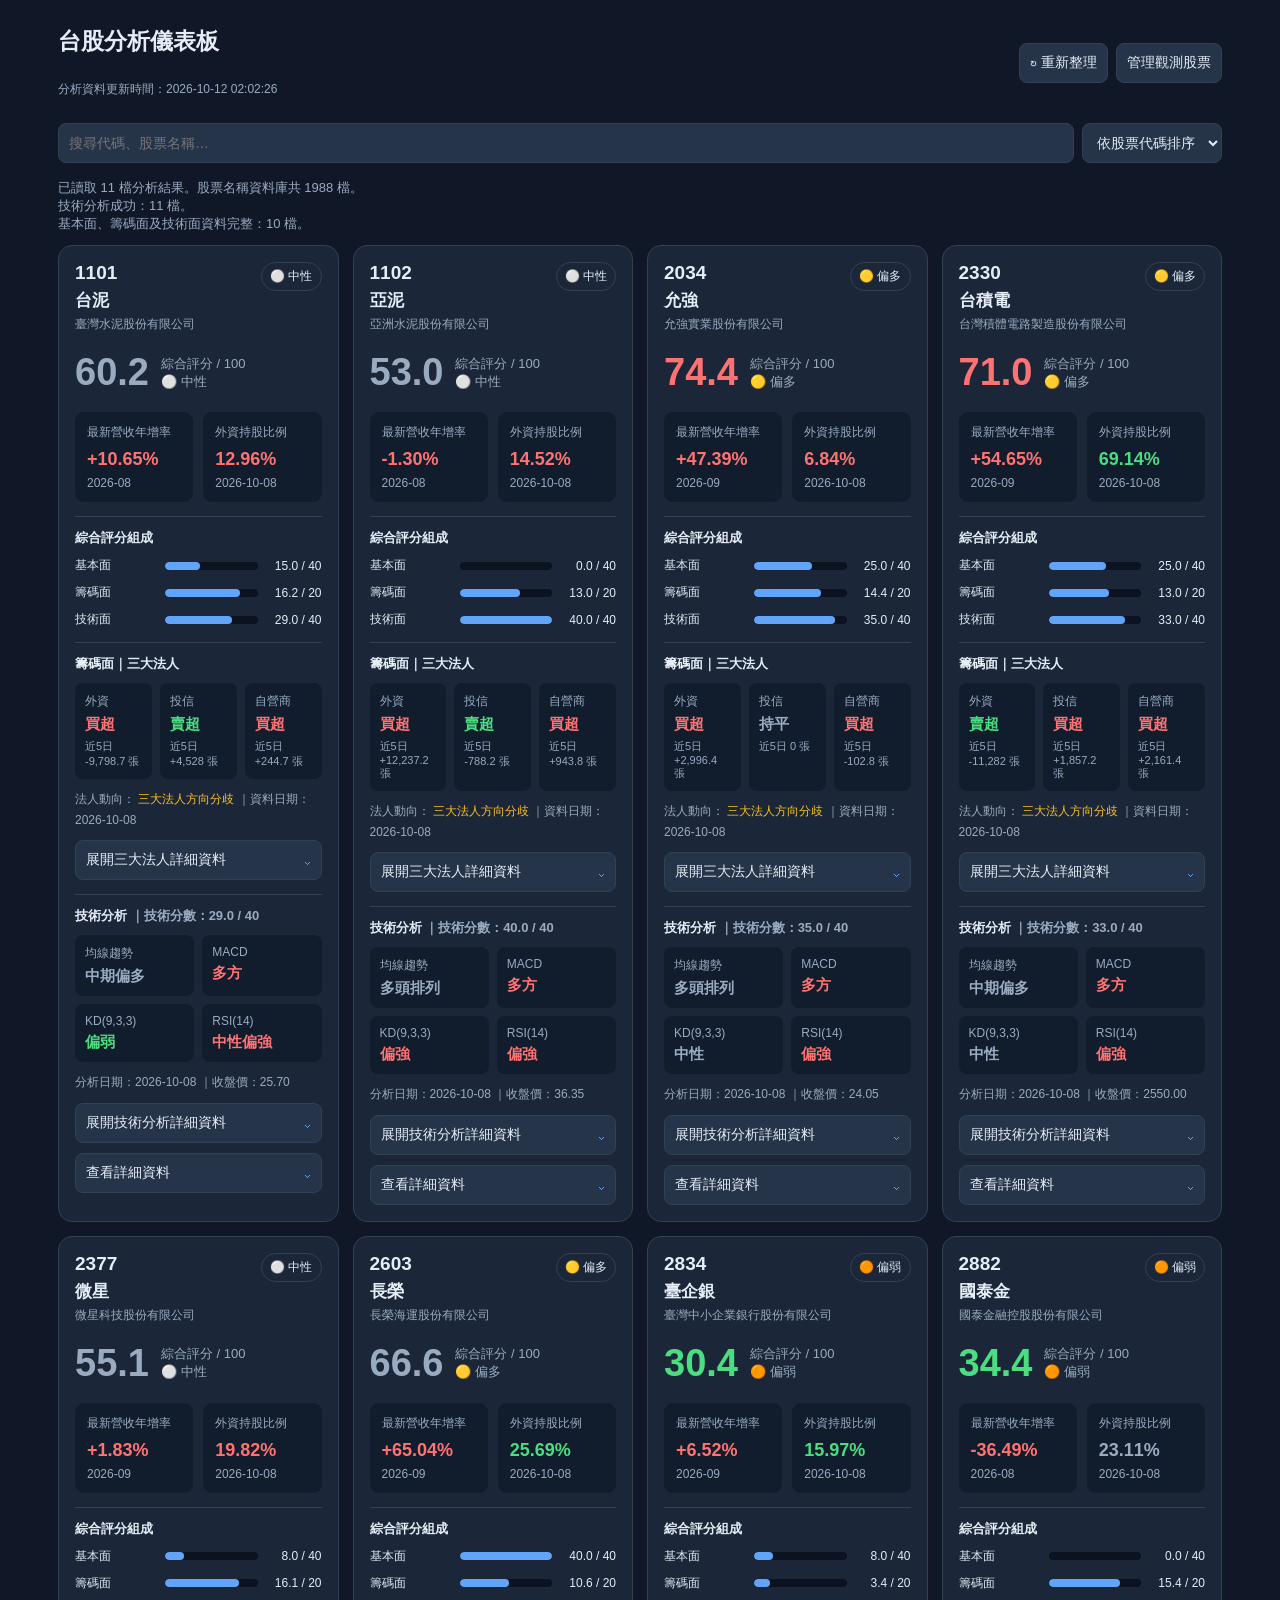
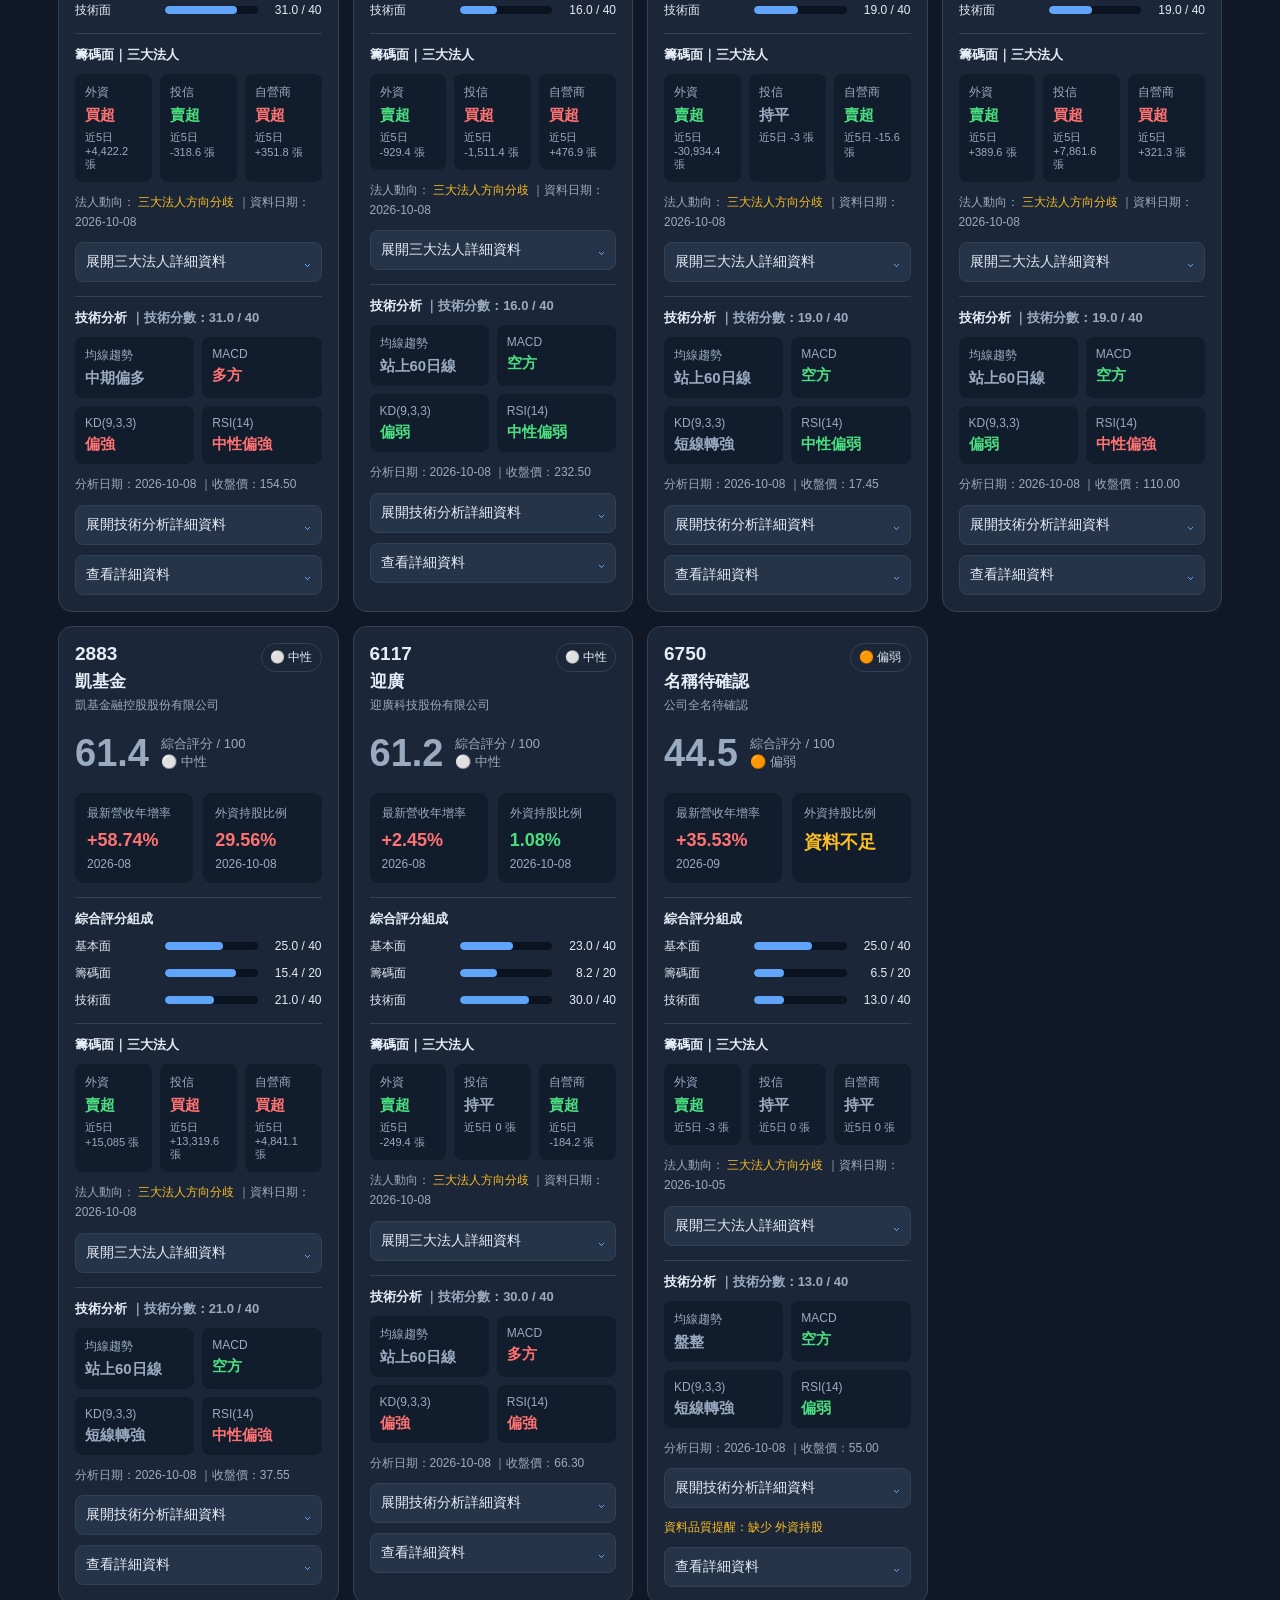
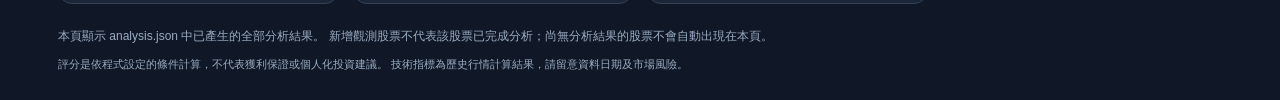
==== commit 71ce0b76: "Rename index.html.ver5 one page ok to index.html" ====
--- a/index.html
+++ b/index.html
@@ -5,10 +5,280 @@
 <meta name="viewport" content="width=device-width, initial-scale=1">
 <meta name="theme-color" content="#101827">
 <title>台股分析儀表板</title>
-<link rel="stylesheet" href="./css/style.css">
+
+<style>
+:root {
+  color-scheme: dark;
+  --bg: #101827;
+  --panel: #1b2638;
+  --border: #334155;
+  --text: #e5edf7;
+  --muted: #9aabc1;
+  --red: #ff7272;
+  --green: #4ade80;
+  --blue: #60a5fa;
+  --yellow: #fbbf24;
+}
+* { box-sizing: border-box; }
+body {
+  margin: 0;
+  background: var(--bg);
+  color: var(--text);
+  font-family: Arial, "Microsoft JhengHei", sans-serif;
+}
+.container { max-width: 1200px; margin: auto; padding: 18px; }
+header {
+  display: flex;
+  justify-content: space-between;
+  align-items: center;
+  gap: 12px;
+  flex-wrap: wrap;
+}
+h1 { font-size: 23px; margin: 8px 0; }
+h2 { font-size: 17px; margin: 0 0 12px; }
+button, input, select {
+  background: #263449;
+  color: var(--text);
+  border: 1px solid var(--border);
+  border-radius: 8px;
+  padding: 10px;
+  font-size: 14px;
+}
+button { cursor: pointer; }
+button:hover { border-color: var(--blue); }
+button:disabled { opacity: .55; cursor: wait; }
+button:focus-visible, input:focus-visible, select:focus-visible {
+  outline: 2px solid var(--blue);
+  outline-offset: 2px;
+}
+a { color: var(--blue); text-decoration: none; }
+.toolbar { display: flex; flex-wrap: wrap; gap: 8px; margin: 16px 0; }
+.toolbar input { flex: 1; min-width: 150px; }
+#message {
+  color: var(--muted);
+  font-size: 13px;
+  margin: 12px 0;
+  white-space: pre-wrap;
+  overflow-wrap: anywhere;
+}
+.stock-grid {
+  display: grid;
+  grid-template-columns: repeat(auto-fit, minmax(280px, 1fr));
+  gap: 14px;
+}
+.stock-card {
+  background: var(--panel);
+  border: 1px solid var(--border);
+  border-radius: 14px;
+  padding: 16px;
+  min-width: 0;
+}
+.stock-header {
+  display: flex;
+  justify-content: space-between;
+  gap: 10px;
+  align-items: flex-start;
+}
+.stock-id { font-size: 19px; font-weight: bold; }
+.company-short { font-size: 17px; font-weight: bold; margin-top: 5px; }
+.company-full {
+  font-size: 12px;
+  color: var(--muted);
+  margin-top: 4px;
+  overflow-wrap: anywhere;
+}
+.status {
+  font-size: 12px;
+  border: 1px solid var(--border);
+  border-radius: 20px;
+  padding: 5px 8px;
+  white-space: nowrap;
+}
+.score-area { display: flex; align-items: center; gap: 12px; margin: 18px 0; }
+.score { font-size: 38px; font-weight: bold; }
+.score-label { font-size: 13px; color: var(--muted); }
+.metrics { display: grid; grid-template-columns: 1fr 1fr; gap: 10px; }
+.metric {
+  background: #111c2d;
+  border-radius: 9px;
+  padding: 12px;
+  min-width: 0;
+}
+.metric-title { font-size: 12px; color: var(--muted); margin-bottom: 8px; }
+.metric-value { font-size: 18px; font-weight: bold; overflow-wrap: anywhere; }
+.metric-sub {
+  font-size: 12px;
+  color: var(--muted);
+  margin-top: 6px;
+  overflow-wrap: anywhere;
+}
+.positive { color: var(--red); }
+.negative { color: var(--green); }
+.neutral { color: var(--muted); }
+.warning { color: var(--yellow); }
+.section { margin-top: 14px; padding-top: 12px; border-top: 1px solid var(--border); }
+.section-title { font-size: 13px; font-weight: bold; margin-bottom: 10px; }
+.indicator-grid { display: grid; grid-template-columns: 1fr 1fr; gap: 8px; }
+.indicator {
+  background: #111c2d;
+  border-radius: 8px;
+  padding: 10px;
+  min-width: 0;
+}
+.indicator-name { color: var(--muted); font-size: 12px; }
+.indicator-value { font-size: 16px; font-weight: bold; margin-top: 5px; overflow-wrap: anywhere; }
+.indicator-sub { font-size: 12px; margin-top: 5px; overflow-wrap: anywhere; }
+.score-breakdown { display: grid; gap: 10px; }
+.score-row {
+  display: grid;
+  grid-template-columns: 82px 1fr 56px;
+  align-items: center;
+  gap: 8px;
+  font-size: 12px;
+}
+.score-track { height: 8px; background: #0b1220; border-radius: 20px; overflow: hidden; }
+.score-fill { height: 100%; border-radius: 20px; background: var(--blue); }
+.score-row-value { text-align: right; white-space: nowrap; }
+.details {
+  display: none;
+  border-top: 1px solid var(--border);
+  margin-top: 12px;
+  padding-top: 12px;
+  font-size: 13px;
+  line-height: 1.8;
+  overflow-wrap: anywhere;
+}
+.details.open { display: block; }
+.detail-line { margin: 4px 0; }
+.technical-summary { display: grid; grid-template-columns: 1fr 1fr; gap: 8px; }
+.technical-summary-item {
+  background: #111c2d;
+  border-radius: 8px;
+  padding: 10px;
+  min-width: 0;
+}
+.technical-summary-label { color: var(--muted); font-size: 12px; }
+.technical-summary-value {
+  font-size: 15px;
+  font-weight: bold;
+  margin-top: 5px;
+  overflow-wrap: anywhere;
+}
+.technical-meta {
+  font-size: 12px;
+  color: var(--muted);
+  margin-top: 10px;
+  line-height: 1.7;
+  overflow-wrap: anywhere;
+}
+.technical-toggle, .institutional-toggle, .detail-button {
+  width: 100%;
+  margin-top: 10px;
+  text-align: left;
+  display: flex;
+  align-items: center;
+  justify-content: space-between;
+  gap: 8px;
+}
+.toggle-arrow { color: var(--blue); font-size: 16px; flex-shrink: 0; }
+.technical-details, .institutional-details {
+  display: none;
+  margin-top: 10px;
+  padding-top: 10px;
+  border-top: 1px solid var(--border);
+}
+.technical-details.open, .institutional-details.open { display: block; }
+.technical-details .indicator-grid { margin-top: 0; }
+.technical-details-note {
+  color: var(--muted);
+  font-size: 12px;
+  line-height: 1.7;
+  margin-top: 10px;
+}
+.institutional-summary {
+  display: grid;
+  grid-template-columns: 1fr 1fr 1fr;
+  gap: 8px;
+}
+.institutional-item {
+  background: #111c2d;
+  border-radius: 8px;
+  padding: 10px;
+  min-width: 0;
+}
+.institutional-label { color: var(--muted); font-size: 12px; }
+.institutional-value {
+  font-size: 15px;
+  font-weight: bold;
+  margin-top: 5px;
+  overflow-wrap: anywhere;
+}
+.institutional-sub {
+  color: var(--muted);
+  font-size: 11px;
+  margin-top: 5px;
+  overflow-wrap: anywhere;
+}
+.institutional-meta {
+  color: var(--muted);
+  font-size: 12px;
+  margin-top: 10px;
+  line-height: 1.7;
+  overflow-wrap: anywhere;
+}
+.institutional-table {
+  width: 100%;
+  border-collapse: collapse;
+  font-size: 12px;
+  table-layout: fixed;
+}
+.institutional-table th, .institutional-table td {
+  padding: 8px 5px;
+  border-bottom: 1px solid var(--border);
+  text-align: center;
+  overflow-wrap: anywhere;
+}
+.institutional-table th { color: var(--muted); font-weight: normal; }
+.institutional-table th:first-child, .institutional-table td:first-child {
+  text-align: left;
+  width: 25%;
+}
+.institutional-note {
+  color: var(--muted);
+  font-size: 11px;
+  line-height: 1.7;
+  margin-top: 10px;
+}
+.institutional-summary-text { font-size: 12px; margin-top: 10px; line-height: 1.6; }
+.quality { color: var(--yellow); font-size: 12px; margin-top: 10px; line-height: 1.6; }
+.footer { font-size: 12px; color: var(--muted); margin: 22px 0 8px; line-height: 1.7; }
+.empty {
+  padding: 30px;
+  text-align: center;
+  color: var(--muted);
+  background: var(--panel);
+  border-radius: 12px;
+}
+.disclaimer { color: var(--muted); font-size: 11px; margin-top: 10px; line-height: 1.6; }
+
+@media(max-width:480px) {
+  .container { padding: 12px; }
+  h1 { font-size: 20px; }
+  .score { font-size: 32px; }
+  .stock-header { flex-wrap: wrap; }
+  .technical-summary-value { font-size: 14px; }
+  .institutional-summary { grid-template-columns: 1fr 1fr 1fr; gap: 5px; }
+  .institutional-item { padding: 8px 6px; }
+  .institutional-value { font-size: 13px; }
+  .institutional-sub { font-size: 10px; }
+  .institutional-table { font-size: 11px; }
+}
+</style>
 </head>
+
 <body>
 <div class="container">
+
 <header>
   <div>
     <h1>台股分析儀表板</h1>
@@ -21,12 +291,9 @@
     </a>
   </div>
 </header>
+
 <div class="toolbar">
-  <input
-    id="searchInput"
-    placeholder="搜尋代碼、股票名稱…"
-    aria-label="搜尋股票"
-  >
+  <input id="searchInput" placeholder="搜尋代碼、股票名稱…" aria-label="搜尋股票">
   <select id="sortSelect" aria-label="排序方式">
     <option value="code">依股票代碼排序</option>
     <option value="name">依中文名稱排序</option>
@@ -34,8 +301,10 @@
     <option value="scoreAsc">評分由低至高</option>
   </select>
 </div>
+
 <div id="message" role="status">正在讀取分析資料…</div>
 <div id="stockGrid" class="stock-grid"></div>
+
 <div class="footer">
   本頁顯示 analysis.json 中已產生的全部分析結果。
   新增觀測股票不代表該股票已完成分析；尚無分析結果的股票不會自動出現在本頁。
@@ -45,15 +314,897 @@
   </div>
 </div>
 </div>
-<!-- 共用工具 -->
-<script src="./js/common.js"></script>
-<!-- 資料讀取 -->
-<script src="./js/data.js"></script>
-<!-- 評分、法人與技術分析 -->
-<script src="./js/score.js"></script>
-<script src="./js/institutional.js"></script>
-<script src="./js/technical.js"></script>
-<!-- 首頁功能：最後載入 -->
-<script src="./js/dashboard.js"></script>
+
+<script>
+"use strict";
+
+/* =====================================================
+   1. 基本設定
+   ===================================================== */
+
+const WATCHLIST_KEY = "twStockWatchlist";
+const OLD_WATCHLIST_KEY = "twStockWatchlistV1";
+
+const DEFAULT_STOCKS = [
+  { stock_id: "2330", short_name: "台積電", company_name: "台灣積體電路製造股份有限公司" },
+  { stock_id: "2454", short_name: "聯發科", company_name: "聯發科技股份有限公司" },
+  { stock_id: "2317", short_name: "鴻海", company_name: "鴻海精密工業股份有限公司" },
+  { stock_id: "2603", short_name: "長榮", company_name: "長榮海運股份有限公司" }
+];
+
+let analysisMap = new Map();
+let stockDatabase = new Map();
+let analysisUpdateTime = "";
+let loading = false;
+
+/* =====================================================
+   2. 安全及格式處理
+   ===================================================== */
+
+function escapeHTML(value) {
+  return String(value ?? "").replace(/[&<>"']/g, ch => ({
+    "&": "&amp;",
+    "<": "&lt;",
+    ">": "&gt;",
+    '"': "&quot;",
+    "'": "&#39;"
+  })[ch]);
+}
+
+function normalizeCode(value) {
+  const code = String(value ?? "").trim();
+  return /^\d{4,6}$/.test(code) ? code : "";
+}
+
+function validNumber(value) {
+  return value !== null &&
+    value !== undefined &&
+    value !== "" &&
+    Number.isFinite(Number(value));
+}
+
+function fmt(value, digits = 2) {
+  return validNumber(value) ? Number(value).toFixed(digits) : "—";
+}
+
+function signedPercent(value) {
+  if (!validNumber(value)) return "—";
+  const n = Number(value);
+  return (n > 0 ? "+" : "") + n.toFixed(2) + "%";
+}
+
+function fmtVolume(value) {
+  return validNumber(value)
+    ? Math.round(Number(value)).toLocaleString("zh-TW")
+    : "—";
+}
+
+function scoreText(value) {
+  return validNumber(value) ? Number(value).toFixed(1) : "—";
+}
+
+function scoreStatus(stock) {
+  if (!validNumber(stock.score)) return "資料不足";
+  return stock.status || "已完成分析";
+}
+
+function scoreColor(score) {
+  if (!validNumber(score)) return "neutral";
+  if (Number(score) >= 70) return "positive";
+  if (Number(score) < 40) return "negative";
+  return "neutral";
+}
+
+function trendClass(value) {
+  const text = String(value ?? "");
+
+  if (/增加|上升|成長|多方|偏強|突破|量增|強勢|買超/.test(text)) {
+    return "positive";
+  }
+  if (/減少|下降|衰退|空方|偏弱|跌破|量縮|弱勢|賣超/.test(text)) {
+    return "negative";
+  }
+  if (/超買|超賣|資料不足|不完整|分歧/.test(text)) {
+    return "warning";
+  }
+  return "neutral";
+}
+
+function normalizeMissingItems(items) {
+  if (!Array.isArray(items)) return [];
+
+  const names = {
+    revenue: "營收",
+    foreign_holding: "外資持股",
+    institutional: "三大法人買賣超",
+    technical: "技術面"
+  };
+
+  return items.map(item => names[String(item)] || String(item));
+}
+
+function metricBox(title, value, sub = "", cls = "neutral") {
+  return `
+    <div class="indicator">
+      <div class="indicator-name">${escapeHTML(title)}</div>
+      <div class="indicator-value ${cls}">${escapeHTML(value)}</div>
+      <div class="indicator-sub">${escapeHTML(sub)}</div>
+    </div>`;
+}
+
+/* =====================================================
+   3. 讀取本機觀察清單名稱
+   ===================================================== */
+
+function getWatchlistNames() {
+  const result = new Map();
+
+  for (const key of [WATCHLIST_KEY, OLD_WATCHLIST_KEY]) {
+    try {
+      const saved = localStorage.getItem(key);
+      if (!saved) continue;
+
+      const list = JSON.parse(saved);
+      if (!Array.isArray(list)) continue;
+
+      list.forEach(item => {
+        if (!item || typeof item !== "object") return;
+
+        const code = normalizeCode(
+          item.stock_id ?? item.code ?? item.stockCode
+        );
+        if (!code) return;
+
+        const shortName =
+          item.short_name ?? item.shortName ?? item.name ?? "";
+        const companyName =
+          item.company_name ?? item.companyName ?? "";
+
+        const existing = result.get(code) || {};
+
+        result.set(code, {
+          short_name: String(shortName || existing.short_name || ""),
+          company_name: String(companyName || existing.company_name || "")
+        });
+      });
+    } catch (error) {
+      console.warn("讀取本機觀察清單失敗：", error);
+    }
+  }
+
+  return result;
+}
+
+/* =====================================================
+   4. 讀取 stocks.json
+   ===================================================== */
+
+function addDatabaseEntry(codeValue, shortNameValue, companyNameValue) {
+  const code = normalizeCode(codeValue);
+  if (!code) return;
+
+  stockDatabase.set(code, {
+    short_name: String(shortNameValue || "").trim(),
+    company_name: String(companyNameValue || "").trim()
+  });
+}
+
+function parseStockDatabase(data) {
+  stockDatabase = new Map();
+
+  const list = Array.isArray(data)
+    ? data
+    : Array.isArray(data?.stocks)
+      ? data.stocks
+      : null;
+
+  if (list) {
+    list.forEach(item => {
+      if (!item || typeof item !== "object") return;
+
+      addDatabaseEntry(
+        item.stock_id ?? item.stockId ?? item.stock_code ??
+          item.stockCode ?? item.code ?? item.symbol ?? item.id,
+        item.short_name ?? item.shortName ?? item.stock_name ??
+          item.stockName ?? item.name ?? item.label ?? "",
+        item.company_name ?? item.companyName ??
+          item.full_name ?? item.fullName ?? ""
+      );
+    });
+    return;
+  }
+
+  if (data && typeof data === "object") {
+    Object.entries(data).forEach(([code, item]) => {
+      if (typeof item === "string") {
+        addDatabaseEntry(code, item, "");
+        return;
+      }
+      if (!item || typeof item !== "object") return;
+
+      addDatabaseEntry(
+        item.stock_id ?? item.stockId ?? code,
+        item.short_name ?? item.shortName ?? item.stock_name ??
+          item.stockName ?? item.name ?? item.label ?? "",
+        item.company_name ?? item.companyName ??
+          item.full_name ?? item.fullName ?? ""
+      );
+    });
+  }
+}
+
+async function loadStockDatabase() {
+  try {
+    const response = await fetch("./stocks.json?t=" + Date.now(), {
+      cache: "no-store"
+    });
+
+    if (!response.ok) throw new Error("HTTP " + response.status);
+
+    parseStockDatabase(await response.json());
+
+    console.log(
+      "股票名稱資料載入完成，共 " + stockDatabase.size + " 檔"
+    );
+    return true;
+  } catch (error) {
+    console.error("載入 stocks.json 失敗：", error);
+    return false;
+  }
+}
+
+/* =====================================================
+   5. 股票名稱對應
+   ===================================================== */
+
+function getStockDisplayInfo(result, watchlistNames) {
+  const code = normalizeCode(result.stock_id);
+  const local = watchlistNames.get(code) || {};
+  const database = stockDatabase.get(code) || {};
+  const defaultItem = DEFAULT_STOCKS.find(x => x.stock_id === code) || {};
+
+  return {
+    stock_id: code,
+    short_name:
+      local.short_name ||
+      database.short_name ||
+      defaultItem.short_name ||
+      result.short_name ||
+      result.stock_name ||
+      result.name ||
+      "",
+    company_name:
+      local.company_name ||
+      database.company_name ||
+      defaultItem.company_name ||
+      result.company_name ||
+      result.company_full_name ||
+      ""
+  };
+}
+
+/* =====================================================
+   6. 評分明細
+   基本面 40 + 三大法人籌碼面 20 + 技術面 40
+   外資持股分數為獨立指標，不納入綜合評分
+   ===================================================== */
+
+function renderScoreBreakdown(s) {
+  const revenue = s.revenue || {};
+  const technical = s.technical || {};
+  const breakdown = s.score_breakdown || {};
+
+  const revenueScore = validNumber(breakdown.fundamental)
+    ? Number(breakdown.fundamental)
+    : validNumber(revenue.score)
+      ? Number(revenue.score)
+      : null;
+
+  const chipScore = validNumber(s.chip_score)
+    ? Number(s.chip_score)
+    : validNumber(breakdown.chip)
+      ? Number(breakdown.chip)
+      : null;
+
+  const technicalScore = validNumber(breakdown.technical)
+    ? Number(breakdown.technical)
+    : validNumber(technical.score)
+      ? Number(technical.score)
+      : null;
+
+  const items = [
+    { name: "基本面", score: revenueScore, max: 40 },
+    { name: "籌碼面", score: chipScore, max: 20 },
+    { name: "技術面", score: technicalScore, max: 40 }
+  ];
+
+  return `
+    <div class="section">
+      <div class="section-title">綜合評分組成</div>
+      <div class="score-breakdown">
+        ${items.map(item => {
+          const available = validNumber(item.score);
+          const score = available ? Number(item.score) : 0;
+          const width = Math.max(0, Math.min(100, score / item.max * 100));
+
+          return `
+            <div class="score-row">
+              <span>${item.name}</span>
+              <div class="score-track">
+                <div class="score-fill" style="width:${width}%"></div>
+              </div>
+              <span class="score-row-value">
+                ${available ? `${fmt(score, 1)} / ${item.max}` : "資料不足"}
+              </span>
+            </div>`;
+        }).join("")}
+      </div>
+    </div>`;
+}
+
+/* =====================================================
+   7. 三大法人籌碼面
+   ===================================================== */
+
+function institutionalMetricText(item) {
+  if (!item || typeof item !== "object") {
+    return {
+      trend: "資料不足",
+      latest: "—",
+      fiveDay: "—",
+      twentyDay: "—",
+      consecutive: "—"
+    };
+  }
+
+  function lots(value) {
+    if (!validNumber(value)) return "—";
+    const n = Number(value);
+    return (n > 0 ? "+" : "") + n.toLocaleString("zh-TW") + " 張";
+  }
+
+  return {
+    trend: item.trend || "—",
+    latest: lots(item.latest_net_lots),
+    fiveDay: lots(item.net_5d_lots),
+    twentyDay: lots(item.net_20d_lots),
+    consecutive: validNumber(item.consecutive_days)
+      ? Number(item.consecutive_days) + " 日"
+      : "—"
+  };
+}
+
+function renderInstitutional(s) {
+  const i = s.institutional || {};
+
+  if (i.data_available !== true) {
+    return `
+      <div class="section">
+        <div class="section-title">籌碼面｜三大法人</div>
+        <div class="quality">
+          ${escapeHTML(i.message || "尚無三大法人資料")}
+        </div>
+      </div>`;
+  }
+
+  const foreign = institutionalMetricText(i.foreign);
+  const trust = institutionalMetricText(i.trust);
+  const dealer = institutionalMetricText(i.dealer);
+
+  const institutions = [
+    { name: "外資", data: foreign },
+    { name: "投信", data: trust },
+    { name: "自營商", data: dealer }
+  ];
+
+  return `
+    <div class="section">
+      <div class="section-title">籌碼面｜三大法人</div>
+
+      <div class="institutional-summary">
+        ${institutions.map(item => `
+          <div class="institutional-item">
+            <div class="institutional-label">${item.name}</div>
+            <div class="institutional-value ${trendClass(item.data.trend)}">
+              ${escapeHTML(item.data.trend)}
+            </div>
+            <div class="institutional-sub">
+              近5日 ${escapeHTML(item.data.fiveDay)}
+            </div>
+          </div>
+        `).join("")}
+      </div>
+
+      <div class="institutional-meta">
+        法人動向：
+        <span class="${trendClass(i.summary)}">
+          ${escapeHTML(i.summary || "—")}
+        </span>
+        ｜資料日期：${escapeHTML(i.latest_date || "—")}
+      </div>
+
+      <button class="institutional-toggle" type="button" aria-expanded="false">
+        <span>展開三大法人詳細資料</span>
+        <span class="toggle-arrow" aria-hidden="true">⌄</span>
+      </button>
+
+      <div class="institutional-details">
+        <table class="institutional-table">
+          <thead>
+            <tr>
+              <th>法人</th><th>今日</th><th>近5日</th><th>近20日</th><th>連續</th>
+            </tr>
+          </thead>
+          <tbody>
+            ${institutions.map(item => `
+              <tr>
+                <td>${item.name}</td>
+                <td class="${trendClass(item.data.latest)}">${escapeHTML(item.data.latest)}</td>
+                <td class="${trendClass(item.data.fiveDay)}">${escapeHTML(item.data.fiveDay)}</td>
+                <td class="${trendClass(item.data.twentyDay)}">${escapeHTML(item.data.twentyDay)}</td>
+                <td>${escapeHTML(item.data.consecutive)}</td>
+              </tr>
+            `).join("")}
+          </tbody>
+        </table>
+
+        <div class="institutional-note">
+          買賣超單位為張。正值代表買超，負值代表賣超。
+          外資包含外資及外資自營商；自營商包含自行買賣及避險。
+        </div>
+      </div>
+    </div>`;
+}
+
+/* =====================================================
+   8. 技術分析
+   ===================================================== */
+
+function renderTechnical(s) {
+  const t = s.technical || {};
+  const ma = t.ma || {};
+  const rsi = t.rsi || {};
+  const macd = t.macd || {};
+  const kd = t.kd || {};
+  const volume = t.volume || {};
+  const breakout = t.breakout || {};
+
+  const scoreLabel = validNumber(t.score)
+    ? `${fmt(t.score, 1)} / 40`
+    : "—";
+
+  if (t.data_available !== true) {
+    return `
+      <div class="section">
+        <div class="section-title">技術分析</div>
+        <div class="quality">
+          ${escapeHTML(t.message || "尚無技術分析資料")}
+        </div>
+      </div>`;
+  }
+
+  const summaryItems = [
+    { label: "均線趨勢", value: ma.trend || "—", cls: trendClass(ma.trend) },
+    { label: "MACD", value: macd.signal || "—", cls: trendClass(macd.signal) },
+    { label: "KD(9,3,3)", value: kd.signal || "—", cls: trendClass(kd.signal) },
+    { label: "RSI(14)", value: rsi.signal || fmt(rsi.value), cls: trendClass(rsi.signal) }
+  ];
+
+  return `
+    <div class="section">
+      <div class="section-title">
+        技術分析
+        <span class="neutral">｜技術分數：${escapeHTML(scoreLabel)}</span>
+      </div>
+
+      <div class="technical-summary">
+        ${summaryItems.map(item => `
+          <div class="technical-summary-item">
+            <div class="technical-summary-label">${escapeHTML(item.label)}</div>
+            <div class="technical-summary-value ${item.cls}">
+              ${escapeHTML(item.value)}
+            </div>
+          </div>
+        `).join("")}
+      </div>
+
+      <div class="technical-meta">
+        分析日期：${escapeHTML(t.latest_date || "—")}
+        ｜收盤價：${escapeHTML(fmt(t.latest_close))}
+      </div>
+
+      <button class="technical-toggle" type="button" aria-expanded="false">
+        <span>展開技術分析詳細資料</span>
+        <span class="toggle-arrow" aria-hidden="true">⌄</span>
+      </button>
+
+      <div class="technical-details">
+        <div class="indicator-grid">
+          ${metricBox("均線趨勢", ma.trend || "—", "MA5 / MA10 / MA20 / MA60", trendClass(ma.trend))}
+          ${metricBox("RSI(14)", fmt(rsi.value), rsi.signal || "—", trendClass(rsi.signal))}
+          ${metricBox("MACD", macd.signal || "—", `DIF ${fmt(macd.dif, 4)}｜DEA ${fmt(macd.dea, 4)}`, trendClass(macd.signal))}
+          ${metricBox("KD(9,3,3)", `K ${fmt(kd.k)} / D ${fmt(kd.d)}`, kd.signal || "—", trendClass(kd.signal))}
+          ${metricBox("成交量", fmtVolume(volume.today), `5日均量 ${fmtVolume(volume.avg5)}`, trendClass(volume.signal))}
+          ${metricBox("量比", validNumber(volume.ratio) ? `${fmt(volume.ratio)} 倍` : "—", volume.signal || "—", trendClass(volume.signal))}
+          ${metricBox("MA5", fmt(ma.ma5), "5日移動平均")}
+          ${metricBox("MA10", fmt(ma.ma10), "10日移動平均")}
+          ${metricBox("MA20", fmt(ma.ma20), "20日移動平均")}
+          ${metricBox("MA60", fmt(ma.ma60), "60日移動平均")}
+          ${metricBox("20日高點", fmt(breakout.high20), "距高點 " + signedPercent(breakout.distance_to_high20_percent))}
+          ${metricBox("20日低點", fmt(breakout.low20), "距低點 " + signedPercent(breakout.distance_to_low20_percent))}
+        </div>
+
+        <div class="technical-details-note">
+          技術訊號：
+          <span class="${trendClass(breakout.signal)}">
+            ${escapeHTML(breakout.signal || "—")}
+          </span>
+          <br>
+          技術分析日期：${escapeHTML(t.latest_date || "—")}
+          <br>
+          技術指標是依歷史行情計算的參考資訊，不保證未來走勢。
+        </div>
+      </div>
+    </div>`;
+}
+
+/* =====================================================
+   9. 詳細資料
+   ===================================================== */
+
+function renderDetails(s) {
+  const revenue = s.revenue || {};
+  const foreign = s.foreign_holding || {};
+  const technical = s.technical || {};
+  const quality = s.data_quality || {};
+  const missing = normalizeMissingItems(quality.missing_items);
+
+  const revenueAmount = validNumber(revenue.latest_revenue)
+    ? Number(revenue.latest_revenue).toLocaleString("zh-TW")
+    : "—";
+
+  const foreignPercent = validNumber(foreign.latest_percent)
+    ? fmt(foreign.latest_percent, 2) + "%"
+    : "—";
+
+  const changePeriods = validNumber(foreign.change_periods)
+    ? fmt(foreign.change_periods, 4) + " 個百分點"
+    : "—";
+
+  const completeness = quality.complete === true
+    ? "完整"
+    : quality.complete === false
+      ? "不完整"
+      : "未標示";
+
+  const lines = [
+    ["分析日期", s.analysis_date || analysisUpdateTime || "尚無資料"],
+    ["綜合評分", `${scoreText(s.score)} / 100`],
+    ["營收最新月份", revenue.latest_revenue_month || "—"],
+    ["營收最新金額", revenueAmount],
+    ["營收年增率", signedPercent(revenue.latest_yoy)],
+    ["營收趨勢", revenue.trend || "—"],
+    ["營收說明", revenue.message || "尚無分析資料"],
+    ["營收分數", `${scoreText(revenue.score)} / 40`],
+    ["外資持股比例", foreignPercent],
+    ["外資持股日期", foreign.latest_date || "—"],
+    ["外資期間變化", changePeriods],
+    ["外資持股趨勢", foreign.trend || "—"],
+    ["外資說明", foreign.message || "尚無分析資料"],
+    ["外資持股參考分數", `${scoreText(foreign.score)} / 20`],
+    ["三大法人籌碼分數", `${scoreText(s.chip_score ?? s.score_breakdown?.chip)} / 20`],
+    ["技術分數", `${scoreText(technical.score)} / 40`],
+    ["技術分析說明", technical.message || "尚無分析資料"],
+    ["資料完整性", completeness],
+    ["缺少項目", missing.join("、") || "無明確缺項"]
+  ];
+
+  return `
+    <div class="details">
+      ${lines.map(([label, value]) => `
+        <div class="detail-line">
+          <strong>${escapeHTML(label)}：</strong>
+          ${escapeHTML(value)}
+        </div>
+      `).join("")}
+    </div>`;
+}
+
+/* =====================================================
+   10. 首頁卡片及展開／縮合
+   ===================================================== */
+
+function bindToggleButtons(grid, selector, panelClass, openText, closeText) {
+  grid.querySelectorAll(selector).forEach(button => {
+    button.addEventListener("click", () => {
+      const panel = button.nextElementSibling;
+      if (!panel || !panel.classList.contains(panelClass)) return;
+
+      const opened = panel.classList.toggle("open");
+      button.setAttribute("aria-expanded", String(opened));
+
+      const label = button.querySelector("span:first-child");
+      const arrow = button.querySelector(".toggle-arrow");
+
+      if (label) label.textContent = opened ? closeText : openText;
+      if (arrow) arrow.textContent = opened ? "⌃" : "⌄";
+    });
+  });
+}
+
+function render() {
+  const keyword = document.getElementById("searchInput").value.trim().toLowerCase();
+  const sort = document.getElementById("sortSelect").value;
+  const watchlistNames = getWatchlistNames();
+
+  let stocks = Array.from(analysisMap.values()).map(result => ({
+    ...getStockDisplayInfo(result, watchlistNames),
+    analysis: result
+  }));
+
+  stocks = stocks.filter(item => {
+    const s = item.analysis || {};
+    const text = [
+      item.stock_id, item.short_name, item.company_name,
+      s.stock_id, s.stock_name, s.status
+    ].join(" ").toLowerCase();
+
+    return text.includes(keyword);
+  });
+
+  stocks.sort((a, b) => {
+    if (sort === "name") {
+      return String(a.short_name || a.stock_id).localeCompare(
+        String(b.short_name || b.stock_id), "zh-Hant"
+      );
+    }
+
+    if (sort === "scoreDesc" || sort === "scoreAsc") {
+      const av = validNumber(a.analysis?.score) ? Number(a.analysis.score) : null;
+      const bv = validNumber(b.analysis?.score) ? Number(b.analysis.score) : null;
+
+      if (av === null && bv !== null) return 1;
+      if (av !== null && bv === null) return -1;
+      if (av === null && bv === null) return a.stock_id.localeCompare(b.stock_id);
+
+      return sort === "scoreDesc" ? bv - av : av - bv;
+    }
+
+    return a.stock_id.localeCompare(b.stock_id);
+  });
+
+  const grid = document.getElementById("stockGrid");
+
+  if (!stocks.length) {
+    grid.innerHTML = '<div class="empty">目前沒有符合搜尋條件的分析結果。</div>';
+    return;
+  }
+
+  grid.innerHTML = stocks.map(item => {
+    const s = item.analysis || {};
+    const revenue = s.revenue || {};
+    const foreign = s.foreign_holding || {};
+    const quality = s.data_quality || {};
+    const missing = normalizeMissingItems(quality.missing_items);
+
+    const revenueValue = validNumber(revenue.latest_yoy)
+      ? signedPercent(revenue.latest_yoy)
+      : "資料不足";
+
+    const foreignValue = validNumber(foreign.latest_percent)
+      ? fmt(foreign.latest_percent) + "%"
+      : "資料不足";
+
+    const qualityText = quality.complete === false || missing.length
+      ? "資料品質提醒：" + (
+          missing.length ? "缺少 " + missing.join("、") : "部分資料不完整"
+        )
+      : "";
+
+    return `
+      <article class="stock-card">
+        <div class="stock-header">
+          <div>
+            <div class="stock-id">${escapeHTML(item.stock_id)}</div>
+            <div class="company-short">${escapeHTML(item.short_name || "名稱待確認")}</div>
+            <div class="company-full">${escapeHTML(item.company_name || "公司全名待確認")}</div>
+          </div>
+          <span class="status">${escapeHTML(scoreStatus(s))}</span>
+        </div>
+
+        <div class="score-area">
+          <div class="score ${scoreColor(s.score)}">${escapeHTML(scoreText(s.score))}</div>
+          <div>
+            <div class="score-label">綜合評分 / 100</div>
+            <div class="score-label">${escapeHTML(s.status || scoreStatus(s))}</div>
+          </div>
+        </div>
+
+        <div class="metrics">
+          <div class="metric">
+            <div class="metric-title">最新營收年增率</div>
+            <div class="metric-value ${trendClass(revenue.trend)}">${escapeHTML(revenueValue)}</div>
+            <div class="metric-sub">${escapeHTML(revenue.latest_revenue_month || "")}</div>
+          </div>
+          <div class="metric">
+            <div class="metric-title">外資持股比例</div>
+            <div class="metric-value ${trendClass(foreign.trend)}">${escapeHTML(foreignValue)}</div>
+            <div class="metric-sub">${escapeHTML(foreign.latest_date || "")}</div>
+          </div>
+        </div>
+
+        ${renderScoreBreakdown(s)}
+        ${renderInstitutional(s)}
+        ${renderTechnical(s)}
+
+        ${qualityText ? `<div class="quality">${escapeHTML(qualityText)}</div>` : ""}
+
+        <button class="detail-button" type="button" aria-expanded="false">
+          <span>查看詳細資料</span>
+          <span class="toggle-arrow" aria-hidden="true">⌄</span>
+        </button>
+
+        ${renderDetails(s)}
+      </article>`;
+  }).join("");
+
+  bindToggleButtons(
+    grid,
+    ".institutional-toggle",
+    "institutional-details",
+    "展開三大法人詳細資料",
+    "收合三大法人詳細資料"
+  );
+
+  bindToggleButtons(
+    grid,
+    ".technical-toggle",
+    "technical-details",
+    "展開技術分析詳細資料",
+    "收合技術分析詳細資料"
+  );
+
+  bindToggleButtons(
+    grid,
+    ".detail-button",
+    "details",
+    "查看詳細資料",
+    "收合詳細資料"
+  );
+}
+
+/* =====================================================
+   11. 讀取 analysis.json
+   ===================================================== */
+
+async function refreshAnalysis() {
+  if (loading) return;
+
+  loading = true;
+
+  const button = document.getElementById("refreshBtn");
+  const message = document.getElementById("message");
+
+  button.disabled = true;
+  button.textContent = "讀取中…";
+  message.textContent = "正在讀取最新分析資料…";
+
+  try {
+    const response = await fetch("./analysis.json?t=" + Date.now(), {
+      cache: "no-store"
+    });
+
+    if (!response.ok) throw new Error("HTTP " + response.status);
+
+    const data = await response.json();
+    const stocks = Array.isArray(data) ? data : data.stocks;
+
+    if (!Array.isArray(stocks)) {
+      throw new Error("analysis.json 格式不正確，找不到股票分析陣列。");
+    }
+
+    const nextMap = new Map();
+
+    stocks.forEach(stock => {
+      if (!stock || typeof stock !== "object") return;
+
+      const code = normalizeCode(stock.stock_id);
+      if (!code) return;
+
+      nextMap.set(code, { ...stock, stock_id: code });
+    });
+
+    analysisMap = nextMap;
+
+    analysisUpdateTime = (
+      !Array.isArray(data) && (data.update_time || data.analysis_date)
+    ) || "";
+
+    document.getElementById("updateTime").textContent =
+      "分析資料更新時間：" + (analysisUpdateTime || "資料未提供");
+
+    const technicalCount = !Array.isArray(data) && validNumber(data.technical_count)
+      ? Number(data.technical_count)
+      : null;
+
+    const completeCount = !Array.isArray(data) && validNumber(data.complete_count)
+      ? Number(data.complete_count)
+      : null;
+
+    let summary =
+      `已讀取 ${analysisMap.size} 檔分析結果。股票名稱資料庫共 ${stockDatabase.size} 檔。`;
+
+    if (technicalCount !== null) {
+      summary += `\n技術分析成功：${technicalCount} 檔。`;
+    }
+
+    if (completeCount !== null) {
+      summary += `\n基本面、籌碼面及技術面資料完整：${completeCount} 檔。`;
+    }
+
+    message.textContent = summary;
+    render();
+
+  } catch (error) {
+    message.textContent =
+      "讀取分析資料失敗：" + error.message +
+      "\n請確認 analysis.json 已成功發布，且 JSON 格式正確。";
+
+    console.error("analysis.json 載入失敗：", error);
+
+  } finally {
+    loading = false;
+    button.disabled = false;
+    button.textContent = "↻ 重新整理";
+  }
+}
+
+/* =====================================================
+   12. 事件與初始化
+   ===================================================== */
+
+document.getElementById("refreshBtn").addEventListener("click", async () => {
+  await loadStockDatabase();
+  await refreshAnalysis();
+});
+<!--  
+document.getElementById("searchInput").addEventListener("input", render);
+-->
+
+const searchInput = document.getElementById("searchInput");
+
+searchInput.addEventListener("input", () => {
+  try {
+    console.log("[搜尋] 關鍵字：", searchInput.value);
+    console.log("[搜尋] 分析資料筆數：", analysisMap.size);
+
+    render();
+  } catch (error) {
+    console.error("[搜尋] 渲染失敗：", error);
+
+    document.getElementById("message").textContent =
+      "搜尋時發生錯誤：" + error.message +
+      "\n請查看瀏覽器主控台的詳細錯誤。";
+  }
+}); 
+document.getElementById("sortSelect").addEventListener("change", render);
+
+window.addEventListener("storage", event => {
+  if (
+    !event.key ||
+    event.key === WATCHLIST_KEY ||
+    event.key === OLD_WATCHLIST_KEY
+  ) {
+    render();
+  }
+});
+
+async function init() {
+  await loadStockDatabase();
+  await refreshAnalysis();
+}
+
+init();
+</script>
 </body>
 </html>
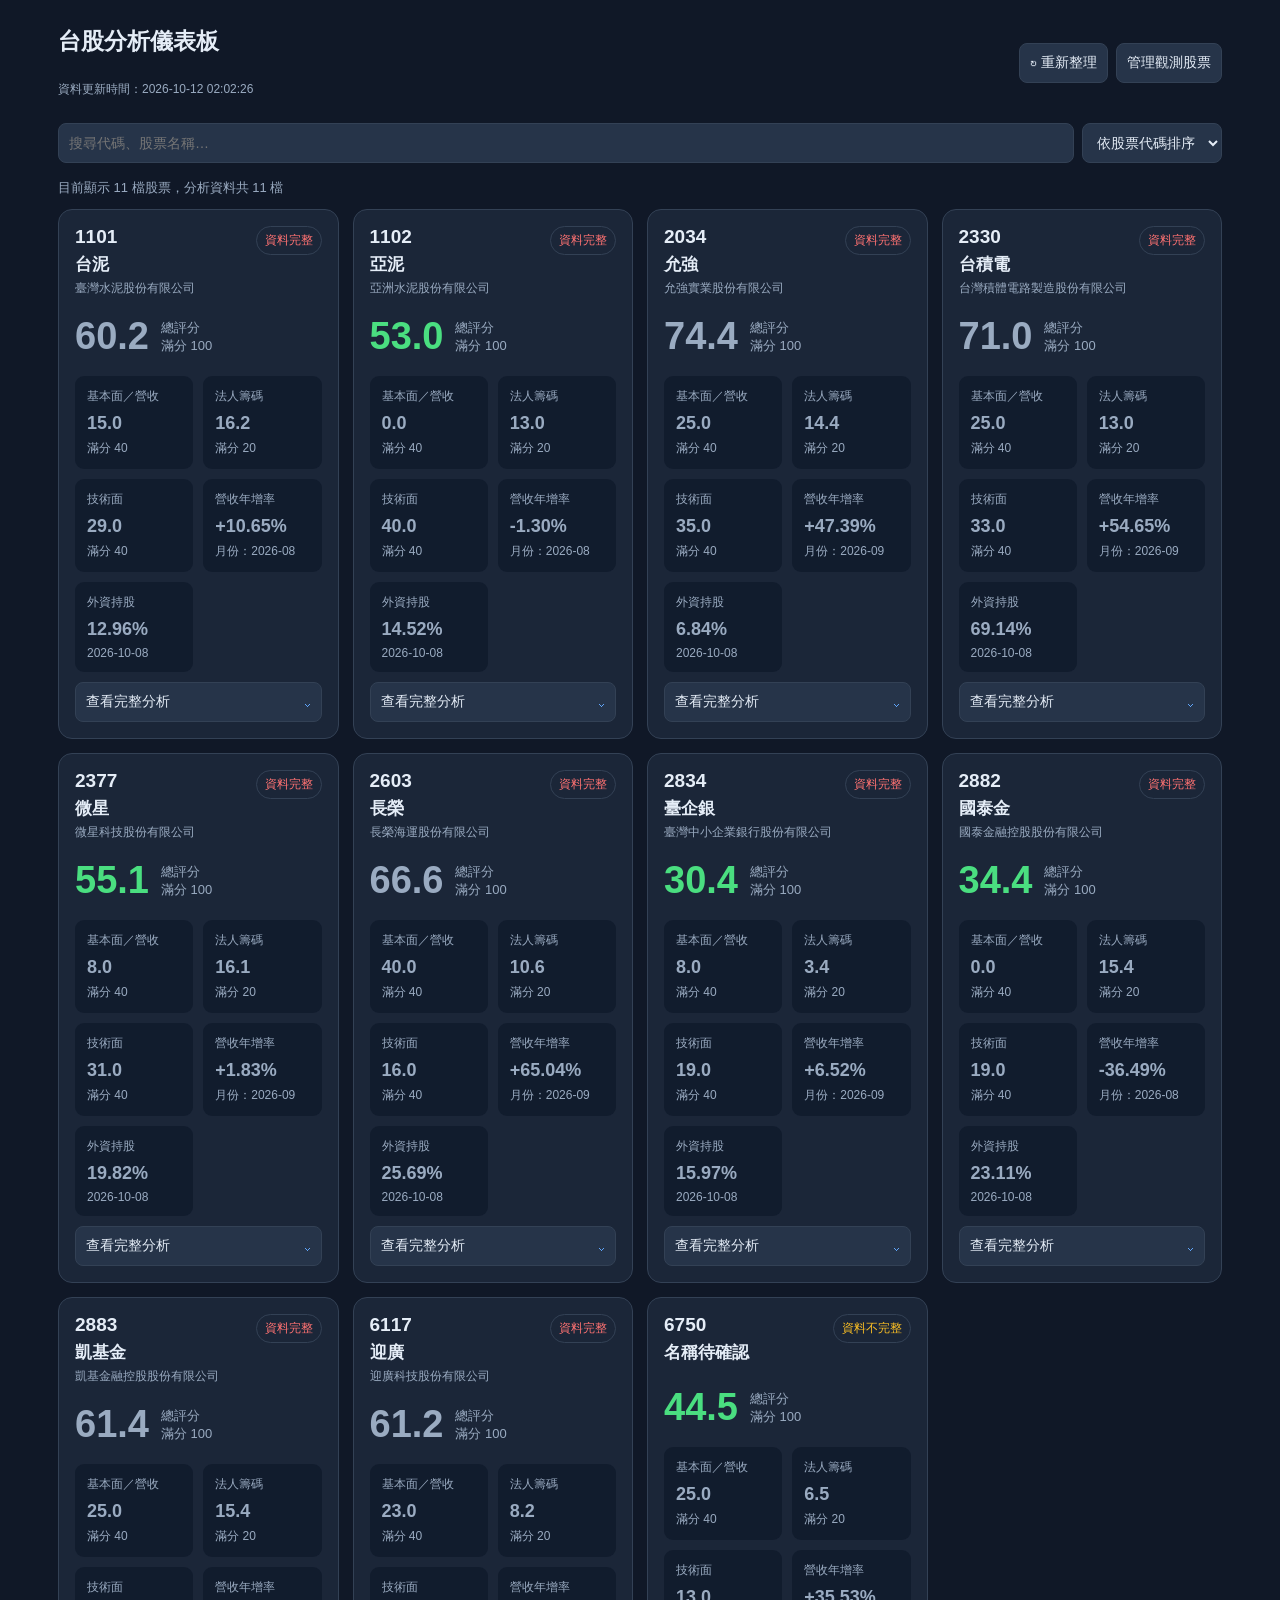
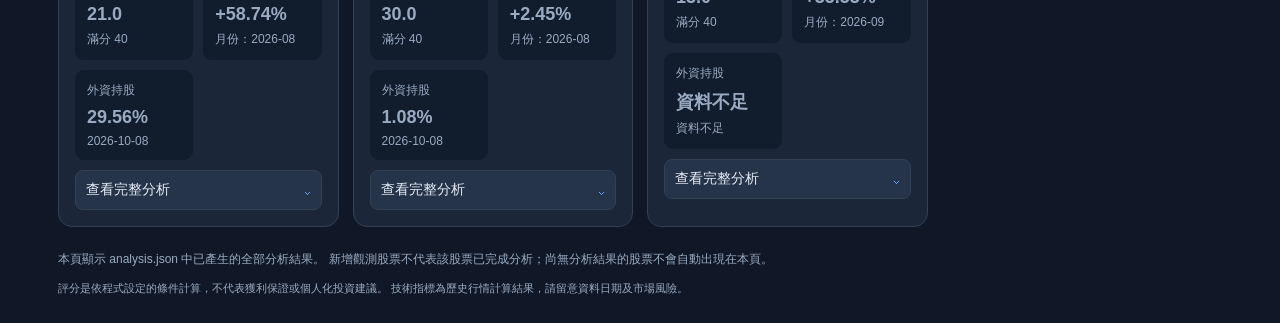
==== commit aa318083: "Add initial HTML structure for stock analysis dashboard" ====
--- a/index.html
+++ b/index.html
@@ -5,275 +5,7 @@
 <meta name="viewport" content="width=device-width, initial-scale=1">
 <meta name="theme-color" content="#101827">
 <title>台股分析儀表板</title>
-
-<style>
-:root {
-  color-scheme: dark;
-  --bg: #101827;
-  --panel: #1b2638;
-  --border: #334155;
-  --text: #e5edf7;
-  --muted: #9aabc1;
-  --red: #ff7272;
-  --green: #4ade80;
-  --blue: #60a5fa;
-  --yellow: #fbbf24;
-}
-* { box-sizing: border-box; }
-body {
-  margin: 0;
-  background: var(--bg);
-  color: var(--text);
-  font-family: Arial, "Microsoft JhengHei", sans-serif;
-}
-.container { max-width: 1200px; margin: auto; padding: 18px; }
-header {
-  display: flex;
-  justify-content: space-between;
-  align-items: center;
-  gap: 12px;
-  flex-wrap: wrap;
-}
-h1 { font-size: 23px; margin: 8px 0; }
-h2 { font-size: 17px; margin: 0 0 12px; }
-button, input, select {
-  background: #263449;
-  color: var(--text);
-  border: 1px solid var(--border);
-  border-radius: 8px;
-  padding: 10px;
-  font-size: 14px;
-}
-button { cursor: pointer; }
-button:hover { border-color: var(--blue); }
-button:disabled { opacity: .55; cursor: wait; }
-button:focus-visible, input:focus-visible, select:focus-visible {
-  outline: 2px solid var(--blue);
-  outline-offset: 2px;
-}
-a { color: var(--blue); text-decoration: none; }
-.toolbar { display: flex; flex-wrap: wrap; gap: 8px; margin: 16px 0; }
-.toolbar input { flex: 1; min-width: 150px; }
-#message {
-  color: var(--muted);
-  font-size: 13px;
-  margin: 12px 0;
-  white-space: pre-wrap;
-  overflow-wrap: anywhere;
-}
-.stock-grid {
-  display: grid;
-  grid-template-columns: repeat(auto-fit, minmax(280px, 1fr));
-  gap: 14px;
-}
-.stock-card {
-  background: var(--panel);
-  border: 1px solid var(--border);
-  border-radius: 14px;
-  padding: 16px;
-  min-width: 0;
-}
-.stock-header {
-  display: flex;
-  justify-content: space-between;
-  gap: 10px;
-  align-items: flex-start;
-}
-.stock-id { font-size: 19px; font-weight: bold; }
-.company-short { font-size: 17px; font-weight: bold; margin-top: 5px; }
-.company-full {
-  font-size: 12px;
-  color: var(--muted);
-  margin-top: 4px;
-  overflow-wrap: anywhere;
-}
-.status {
-  font-size: 12px;
-  border: 1px solid var(--border);
-  border-radius: 20px;
-  padding: 5px 8px;
-  white-space: nowrap;
-}
-.score-area { display: flex; align-items: center; gap: 12px; margin: 18px 0; }
-.score { font-size: 38px; font-weight: bold; }
-.score-label { font-size: 13px; color: var(--muted); }
-.metrics { display: grid; grid-template-columns: 1fr 1fr; gap: 10px; }
-.metric {
-  background: #111c2d;
-  border-radius: 9px;
-  padding: 12px;
-  min-width: 0;
-}
-.metric-title { font-size: 12px; color: var(--muted); margin-bottom: 8px; }
-.metric-value { font-size: 18px; font-weight: bold; overflow-wrap: anywhere; }
-.metric-sub {
-  font-size: 12px;
-  color: var(--muted);
-  margin-top: 6px;
-  overflow-wrap: anywhere;
-}
-.positive { color: var(--red); }
-.negative { color: var(--green); }
-.neutral { color: var(--muted); }
-.warning { color: var(--yellow); }
-.section { margin-top: 14px; padding-top: 12px; border-top: 1px solid var(--border); }
-.section-title { font-size: 13px; font-weight: bold; margin-bottom: 10px; }
-.indicator-grid { display: grid; grid-template-columns: 1fr 1fr; gap: 8px; }
-.indicator {
-  background: #111c2d;
-  border-radius: 8px;
-  padding: 10px;
-  min-width: 0;
-}
-.indicator-name { color: var(--muted); font-size: 12px; }
-.indicator-value { font-size: 16px; font-weight: bold; margin-top: 5px; overflow-wrap: anywhere; }
-.indicator-sub { font-size: 12px; margin-top: 5px; overflow-wrap: anywhere; }
-.score-breakdown { display: grid; gap: 10px; }
-.score-row {
-  display: grid;
-  grid-template-columns: 82px 1fr 56px;
-  align-items: center;
-  gap: 8px;
-  font-size: 12px;
-}
-.score-track { height: 8px; background: #0b1220; border-radius: 20px; overflow: hidden; }
-.score-fill { height: 100%; border-radius: 20px; background: var(--blue); }
-.score-row-value { text-align: right; white-space: nowrap; }
-.details {
-  display: none;
-  border-top: 1px solid var(--border);
-  margin-top: 12px;
-  padding-top: 12px;
-  font-size: 13px;
-  line-height: 1.8;
-  overflow-wrap: anywhere;
-}
-.details.open { display: block; }
-.detail-line { margin: 4px 0; }
-.technical-summary { display: grid; grid-template-columns: 1fr 1fr; gap: 8px; }
-.technical-summary-item {
-  background: #111c2d;
-  border-radius: 8px;
-  padding: 10px;
-  min-width: 0;
-}
-.technical-summary-label { color: var(--muted); font-size: 12px; }
-.technical-summary-value {
-  font-size: 15px;
-  font-weight: bold;
-  margin-top: 5px;
-  overflow-wrap: anywhere;
-}
-.technical-meta {
-  font-size: 12px;
-  color: var(--muted);
-  margin-top: 10px;
-  line-height: 1.7;
-  overflow-wrap: anywhere;
-}
-.technical-toggle, .institutional-toggle, .detail-button {
-  width: 100%;
-  margin-top: 10px;
-  text-align: left;
-  display: flex;
-  align-items: center;
-  justify-content: space-between;
-  gap: 8px;
-}
-.toggle-arrow { color: var(--blue); font-size: 16px; flex-shrink: 0; }
-.technical-details, .institutional-details {
-  display: none;
-  margin-top: 10px;
-  padding-top: 10px;
-  border-top: 1px solid var(--border);
-}
-.technical-details.open, .institutional-details.open { display: block; }
-.technical-details .indicator-grid { margin-top: 0; }
-.technical-details-note {
-  color: var(--muted);
-  font-size: 12px;
-  line-height: 1.7;
-  margin-top: 10px;
-}
-.institutional-summary {
-  display: grid;
-  grid-template-columns: 1fr 1fr 1fr;
-  gap: 8px;
-}
-.institutional-item {
-  background: #111c2d;
-  border-radius: 8px;
-  padding: 10px;
-  min-width: 0;
-}
-.institutional-label { color: var(--muted); font-size: 12px; }
-.institutional-value {
-  font-size: 15px;
-  font-weight: bold;
-  margin-top: 5px;
-  overflow-wrap: anywhere;
-}
-.institutional-sub {
-  color: var(--muted);
-  font-size: 11px;
-  margin-top: 5px;
-  overflow-wrap: anywhere;
-}
-.institutional-meta {
-  color: var(--muted);
-  font-size: 12px;
-  margin-top: 10px;
-  line-height: 1.7;
-  overflow-wrap: anywhere;
-}
-.institutional-table {
-  width: 100%;
-  border-collapse: collapse;
-  font-size: 12px;
-  table-layout: fixed;
-}
-.institutional-table th, .institutional-table td {
-  padding: 8px 5px;
-  border-bottom: 1px solid var(--border);
-  text-align: center;
-  overflow-wrap: anywhere;
-}
-.institutional-table th { color: var(--muted); font-weight: normal; }
-.institutional-table th:first-child, .institutional-table td:first-child {
-  text-align: left;
-  width: 25%;
-}
-.institutional-note {
-  color: var(--muted);
-  font-size: 11px;
-  line-height: 1.7;
-  margin-top: 10px;
-}
-.institutional-summary-text { font-size: 12px; margin-top: 10px; line-height: 1.6; }
-.quality { color: var(--yellow); font-size: 12px; margin-top: 10px; line-height: 1.6; }
-.footer { font-size: 12px; color: var(--muted); margin: 22px 0 8px; line-height: 1.7; }
-.empty {
-  padding: 30px;
-  text-align: center;
-  color: var(--muted);
-  background: var(--panel);
-  border-radius: 12px;
-}
-.disclaimer { color: var(--muted); font-size: 11px; margin-top: 10px; line-height: 1.6; }
-
-@media(max-width:480px) {
-  .container { padding: 12px; }
-  h1 { font-size: 20px; }
-  .score { font-size: 32px; }
-  .stock-header { flex-wrap: wrap; }
-  .technical-summary-value { font-size: 14px; }
-  .institutional-summary { grid-template-columns: 1fr 1fr 1fr; gap: 5px; }
-  .institutional-item { padding: 8px 6px; }
-  .institutional-value { font-size: 13px; }
-  .institutional-sub { font-size: 10px; }
-  .institutional-table { font-size: 11px; }
-}
-</style>
+<link rel="stylesheet" href="./css/style.css">
 </head>
 
 <body>
@@ -313,898 +45,14 @@
     技術指標為歷史行情計算結果，請留意資料日期及市場風險。
   </div>
 </div>
+
 </div>
 
-<script>
-"use strict";
-
-/* =====================================================
-   1. 基本設定
-   ===================================================== */
-
-const WATCHLIST_KEY = "twStockWatchlist";
-const OLD_WATCHLIST_KEY = "twStockWatchlistV1";
-
-const DEFAULT_STOCKS = [
-  { stock_id: "2330", short_name: "台積電", company_name: "台灣積體電路製造股份有限公司" },
-  { stock_id: "2454", short_name: "聯發科", company_name: "聯發科技股份有限公司" },
-  { stock_id: "2317", short_name: "鴻海", company_name: "鴻海精密工業股份有限公司" },
-  { stock_id: "2603", short_name: "長榮", company_name: "長榮海運股份有限公司" }
-];
-
-let analysisMap = new Map();
-let stockDatabase = new Map();
-let analysisUpdateTime = "";
-let loading = false;
-
-/* =====================================================
-   2. 安全及格式處理
-   ===================================================== */
-
-function escapeHTML(value) {
-  return String(value ?? "").replace(/[&<>"']/g, ch => ({
-    "&": "&amp;",
-    "<": "&lt;",
-    ">": "&gt;",
-    '"': "&quot;",
-    "'": "&#39;"
-  })[ch]);
-}
-
-function normalizeCode(value) {
-  const code = String(value ?? "").trim();
-  return /^\d{4,6}$/.test(code) ? code : "";
-}
-
-function validNumber(value) {
-  return value !== null &&
-    value !== undefined &&
-    value !== "" &&
-    Number.isFinite(Number(value));
-}
-
-function fmt(value, digits = 2) {
-  return validNumber(value) ? Number(value).toFixed(digits) : "—";
-}
-
-function signedPercent(value) {
-  if (!validNumber(value)) return "—";
-  const n = Number(value);
-  return (n > 0 ? "+" : "") + n.toFixed(2) + "%";
-}
-
-function fmtVolume(value) {
-  return validNumber(value)
-    ? Math.round(Number(value)).toLocaleString("zh-TW")
-    : "—";
-}
-
-function scoreText(value) {
-  return validNumber(value) ? Number(value).toFixed(1) : "—";
-}
-
-function scoreStatus(stock) {
-  if (!validNumber(stock.score)) return "資料不足";
-  return stock.status || "已完成分析";
-}
-
-function scoreColor(score) {
-  if (!validNumber(score)) return "neutral";
-  if (Number(score) >= 70) return "positive";
-  if (Number(score) < 40) return "negative";
-  return "neutral";
-}
-
-function trendClass(value) {
-  const text = String(value ?? "");
-
-  if (/增加|上升|成長|多方|偏強|突破|量增|強勢|買超/.test(text)) {
-    return "positive";
-  }
-  if (/減少|下降|衰退|空方|偏弱|跌破|量縮|弱勢|賣超/.test(text)) {
-    return "negative";
-  }
-  if (/超買|超賣|資料不足|不完整|分歧/.test(text)) {
-    return "warning";
-  }
-  return "neutral";
-}
-
-function normalizeMissingItems(items) {
-  if (!Array.isArray(items)) return [];
-
-  const names = {
-    revenue: "營收",
-    foreign_holding: "外資持股",
-    institutional: "三大法人買賣超",
-    technical: "技術面"
-  };
-
-  return items.map(item => names[String(item)] || String(item));
-}
-
-function metricBox(title, value, sub = "", cls = "neutral") {
-  return `
-    <div class="indicator">
-      <div class="indicator-name">${escapeHTML(title)}</div>
-      <div class="indicator-value ${cls}">${escapeHTML(value)}</div>
-      <div class="indicator-sub">${escapeHTML(sub)}</div>
-    </div>`;
-}
-
-/* =====================================================
-   3. 讀取本機觀察清單名稱
-   ===================================================== */
-
-function getWatchlistNames() {
-  const result = new Map();
-
-  for (const key of [WATCHLIST_KEY, OLD_WATCHLIST_KEY]) {
-    try {
-      const saved = localStorage.getItem(key);
-      if (!saved) continue;
-
-      const list = JSON.parse(saved);
-      if (!Array.isArray(list)) continue;
-
-      list.forEach(item => {
-        if (!item || typeof item !== "object") return;
-
-        const code = normalizeCode(
-          item.stock_id ?? item.code ?? item.stockCode
-        );
-        if (!code) return;
-
-        const shortName =
-          item.short_name ?? item.shortName ?? item.name ?? "";
-        const companyName =
-          item.company_name ?? item.companyName ?? "";
-
-        const existing = result.get(code) || {};
-
-        result.set(code, {
-          short_name: String(shortName || existing.short_name || ""),
-          company_name: String(companyName || existing.company_name || "")
-        });
-      });
-    } catch (error) {
-      console.warn("讀取本機觀察清單失敗：", error);
-    }
-  }
-
-  return result;
-}
-
-/* =====================================================
-   4. 讀取 stocks.json
-   ===================================================== */
-
-function addDatabaseEntry(codeValue, shortNameValue, companyNameValue) {
-  const code = normalizeCode(codeValue);
-  if (!code) return;
-
-  stockDatabase.set(code, {
-    short_name: String(shortNameValue || "").trim(),
-    company_name: String(companyNameValue || "").trim()
-  });
-}
-
-function parseStockDatabase(data) {
-  stockDatabase = new Map();
-
-  const list = Array.isArray(data)
-    ? data
-    : Array.isArray(data?.stocks)
-      ? data.stocks
-      : null;
-
-  if (list) {
-    list.forEach(item => {
-      if (!item || typeof item !== "object") return;
-
-      addDatabaseEntry(
-        item.stock_id ?? item.stockId ?? item.stock_code ??
-          item.stockCode ?? item.code ?? item.symbol ?? item.id,
-        item.short_name ?? item.shortName ?? item.stock_name ??
-          item.stockName ?? item.name ?? item.label ?? "",
-        item.company_name ?? item.companyName ??
-          item.full_name ?? item.fullName ?? ""
-      );
-    });
-    return;
-  }
-
-  if (data && typeof data === "object") {
-    Object.entries(data).forEach(([code, item]) => {
-      if (typeof item === "string") {
-        addDatabaseEntry(code, item, "");
-        return;
-      }
-      if (!item || typeof item !== "object") return;
-
-      addDatabaseEntry(
-        item.stock_id ?? item.stockId ?? code,
-        item.short_name ?? item.shortName ?? item.stock_name ??
-          item.stockName ?? item.name ?? item.label ?? "",
-        item.company_name ?? item.companyName ??
-          item.full_name ?? item.fullName ?? ""
-      );
-    });
-  }
-}
-
-async function loadStockDatabase() {
-  try {
-    const response = await fetch("./stocks.json?t=" + Date.now(), {
-      cache: "no-store"
-    });
-
-    if (!response.ok) throw new Error("HTTP " + response.status);
-
-    parseStockDatabase(await response.json());
-
-    console.log(
-      "股票名稱資料載入完成，共 " + stockDatabase.size + " 檔"
-    );
-    return true;
-  } catch (error) {
-    console.error("載入 stocks.json 失敗：", error);
-    return false;
-  }
-}
-
-/* =====================================================
-   5. 股票名稱對應
-   ===================================================== */
-
-function getStockDisplayInfo(result, watchlistNames) {
-  const code = normalizeCode(result.stock_id);
-  const local = watchlistNames.get(code) || {};
-  const database = stockDatabase.get(code) || {};
-  const defaultItem = DEFAULT_STOCKS.find(x => x.stock_id === code) || {};
-
-  return {
-    stock_id: code,
-    short_name:
-      local.short_name ||
-      database.short_name ||
-      defaultItem.short_name ||
-      result.short_name ||
-      result.stock_name ||
-      result.name ||
-      "",
-    company_name:
-      local.company_name ||
-      database.company_name ||
-      defaultItem.company_name ||
-      result.company_name ||
-      result.company_full_name ||
-      ""
-  };
-}
-
-/* =====================================================
-   6. 評分明細
-   基本面 40 + 三大法人籌碼面 20 + 技術面 40
-   外資持股分數為獨立指標，不納入綜合評分
-   ===================================================== */
-
-function renderScoreBreakdown(s) {
-  const revenue = s.revenue || {};
-  const technical = s.technical || {};
-  const breakdown = s.score_breakdown || {};
-
-  const revenueScore = validNumber(breakdown.fundamental)
-    ? Number(breakdown.fundamental)
-    : validNumber(revenue.score)
-      ? Number(revenue.score)
-      : null;
-
-  const chipScore = validNumber(s.chip_score)
-    ? Number(s.chip_score)
-    : validNumber(breakdown.chip)
-      ? Number(breakdown.chip)
-      : null;
-
-  const technicalScore = validNumber(breakdown.technical)
-    ? Number(breakdown.technical)
-    : validNumber(technical.score)
-      ? Number(technical.score)
-      : null;
-
-  const items = [
-    { name: "基本面", score: revenueScore, max: 40 },
-    { name: "籌碼面", score: chipScore, max: 20 },
-    { name: "技術面", score: technicalScore, max: 40 }
-  ];
-
-  return `
-    <div class="section">
-      <div class="section-title">綜合評分組成</div>
-      <div class="score-breakdown">
-        ${items.map(item => {
-          const available = validNumber(item.score);
-          const score = available ? Number(item.score) : 0;
-          const width = Math.max(0, Math.min(100, score / item.max * 100));
-
-          return `
-            <div class="score-row">
-              <span>${item.name}</span>
-              <div class="score-track">
-                <div class="score-fill" style="width:${width}%"></div>
-              </div>
-              <span class="score-row-value">
-                ${available ? `${fmt(score, 1)} / ${item.max}` : "資料不足"}
-              </span>
-            </div>`;
-        }).join("")}
-      </div>
-    </div>`;
-}
-
-/* =====================================================
-   7. 三大法人籌碼面
-   ===================================================== */
-
-function institutionalMetricText(item) {
-  if (!item || typeof item !== "object") {
-    return {
-      trend: "資料不足",
-      latest: "—",
-      fiveDay: "—",
-      twentyDay: "—",
-      consecutive: "—"
-    };
-  }
-
-  function lots(value) {
-    if (!validNumber(value)) return "—";
-    const n = Number(value);
-    return (n > 0 ? "+" : "") + n.toLocaleString("zh-TW") + " 張";
-  }
-
-  return {
-    trend: item.trend || "—",
-    latest: lots(item.latest_net_lots),
-    fiveDay: lots(item.net_5d_lots),
-    twentyDay: lots(item.net_20d_lots),
-    consecutive: validNumber(item.consecutive_days)
-      ? Number(item.consecutive_days) + " 日"
-      : "—"
-  };
-}
-
-function renderInstitutional(s) {
-  const i = s.institutional || {};
-
-  if (i.data_available !== true) {
-    return `
-      <div class="section">
-        <div class="section-title">籌碼面｜三大法人</div>
-        <div class="quality">
-          ${escapeHTML(i.message || "尚無三大法人資料")}
-        </div>
-      </div>`;
-  }
-
-  const foreign = institutionalMetricText(i.foreign);
-  const trust = institutionalMetricText(i.trust);
-  const dealer = institutionalMetricText(i.dealer);
-
-  const institutions = [
-    { name: "外資", data: foreign },
-    { name: "投信", data: trust },
-    { name: "自營商", data: dealer }
-  ];
-
-  return `
-    <div class="section">
-      <div class="section-title">籌碼面｜三大法人</div>
-
-      <div class="institutional-summary">
-        ${institutions.map(item => `
-          <div class="institutional-item">
-            <div class="institutional-label">${item.name}</div>
-            <div class="institutional-value ${trendClass(item.data.trend)}">
-              ${escapeHTML(item.data.trend)}
-            </div>
-            <div class="institutional-sub">
-              近5日 ${escapeHTML(item.data.fiveDay)}
-            </div>
-          </div>
-        `).join("")}
-      </div>
-
-      <div class="institutional-meta">
-        法人動向：
-        <span class="${trendClass(i.summary)}">
-          ${escapeHTML(i.summary || "—")}
-        </span>
-        ｜資料日期：${escapeHTML(i.latest_date || "—")}
-      </div>
-
-      <button class="institutional-toggle" type="button" aria-expanded="false">
-        <span>展開三大法人詳細資料</span>
-        <span class="toggle-arrow" aria-hidden="true">⌄</span>
-      </button>
-
-      <div class="institutional-details">
-        <table class="institutional-table">
-          <thead>
-            <tr>
-              <th>法人</th><th>今日</th><th>近5日</th><th>近20日</th><th>連續</th>
-            </tr>
-          </thead>
-          <tbody>
-            ${institutions.map(item => `
-              <tr>
-                <td>${item.name}</td>
-                <td class="${trendClass(item.data.latest)}">${escapeHTML(item.data.latest)}</td>
-                <td class="${trendClass(item.data.fiveDay)}">${escapeHTML(item.data.fiveDay)}</td>
-                <td class="${trendClass(item.data.twentyDay)}">${escapeHTML(item.data.twentyDay)}</td>
-                <td>${escapeHTML(item.data.consecutive)}</td>
-              </tr>
-            `).join("")}
-          </tbody>
-        </table>
-
-        <div class="institutional-note">
-          買賣超單位為張。正值代表買超，負值代表賣超。
-          外資包含外資及外資自營商；自營商包含自行買賣及避險。
-        </div>
-      </div>
-    </div>`;
-}
-
-/* =====================================================
-   8. 技術分析
-   ===================================================== */
-
-function renderTechnical(s) {
-  const t = s.technical || {};
-  const ma = t.ma || {};
-  const rsi = t.rsi || {};
-  const macd = t.macd || {};
-  const kd = t.kd || {};
-  const volume = t.volume || {};
-  const breakout = t.breakout || {};
-
-  const scoreLabel = validNumber(t.score)
-    ? `${fmt(t.score, 1)} / 40`
-    : "—";
-
-  if (t.data_available !== true) {
-    return `
-      <div class="section">
-        <div class="section-title">技術分析</div>
-        <div class="quality">
-          ${escapeHTML(t.message || "尚無技術分析資料")}
-        </div>
-      </div>`;
-  }
-
-  const summaryItems = [
-    { label: "均線趨勢", value: ma.trend || "—", cls: trendClass(ma.trend) },
-    { label: "MACD", value: macd.signal || "—", cls: trendClass(macd.signal) },
-    { label: "KD(9,3,3)", value: kd.signal || "—", cls: trendClass(kd.signal) },
-    { label: "RSI(14)", value: rsi.signal || fmt(rsi.value), cls: trendClass(rsi.signal) }
-  ];
-
-  return `
-    <div class="section">
-      <div class="section-title">
-        技術分析
-        <span class="neutral">｜技術分數：${escapeHTML(scoreLabel)}</span>
-      </div>
-
-      <div class="technical-summary">
-        ${summaryItems.map(item => `
-          <div class="technical-summary-item">
-            <div class="technical-summary-label">${escapeHTML(item.label)}</div>
-            <div class="technical-summary-value ${item.cls}">
-              ${escapeHTML(item.value)}
-            </div>
-          </div>
-        `).join("")}
-      </div>
-
-      <div class="technical-meta">
-        分析日期：${escapeHTML(t.latest_date || "—")}
-        ｜收盤價：${escapeHTML(fmt(t.latest_close))}
-      </div>
-
-      <button class="technical-toggle" type="button" aria-expanded="false">
-        <span>展開技術分析詳細資料</span>
-        <span class="toggle-arrow" aria-hidden="true">⌄</span>
-      </button>
-
-      <div class="technical-details">
-        <div class="indicator-grid">
-          ${metricBox("均線趨勢", ma.trend || "—", "MA5 / MA10 / MA20 / MA60", trendClass(ma.trend))}
-          ${metricBox("RSI(14)", fmt(rsi.value), rsi.signal || "—", trendClass(rsi.signal))}
-          ${metricBox("MACD", macd.signal || "—", `DIF ${fmt(macd.dif, 4)}｜DEA ${fmt(macd.dea, 4)}`, trendClass(macd.signal))}
-          ${metricBox("KD(9,3,3)", `K ${fmt(kd.k)} / D ${fmt(kd.d)}`, kd.signal || "—", trendClass(kd.signal))}
-          ${metricBox("成交量", fmtVolume(volume.today), `5日均量 ${fmtVolume(volume.avg5)}`, trendClass(volume.signal))}
-          ${metricBox("量比", validNumber(volume.ratio) ? `${fmt(volume.ratio)} 倍` : "—", volume.signal || "—", trendClass(volume.signal))}
-          ${metricBox("MA5", fmt(ma.ma5), "5日移動平均")}
-          ${metricBox("MA10", fmt(ma.ma10), "10日移動平均")}
-          ${metricBox("MA20", fmt(ma.ma20), "20日移動平均")}
-          ${metricBox("MA60", fmt(ma.ma60), "60日移動平均")}
-          ${metricBox("20日高點", fmt(breakout.high20), "距高點 " + signedPercent(breakout.distance_to_high20_percent))}
-          ${metricBox("20日低點", fmt(breakout.low20), "距低點 " + signedPercent(breakout.distance_to_low20_percent))}
-        </div>
-
-        <div class="technical-details-note">
-          技術訊號：
-          <span class="${trendClass(breakout.signal)}">
-            ${escapeHTML(breakout.signal || "—")}
-          </span>
-          <br>
-          技術分析日期：${escapeHTML(t.latest_date || "—")}
-          <br>
-          技術指標是依歷史行情計算的參考資訊，不保證未來走勢。
-        </div>
-      </div>
-    </div>`;
-}
-
-/* =====================================================
-   9. 詳細資料
-   ===================================================== */
-
-function renderDetails(s) {
-  const revenue = s.revenue || {};
-  const foreign = s.foreign_holding || {};
-  const technical = s.technical || {};
-  const quality = s.data_quality || {};
-  const missing = normalizeMissingItems(quality.missing_items);
-
-  const revenueAmount = validNumber(revenue.latest_revenue)
-    ? Number(revenue.latest_revenue).toLocaleString("zh-TW")
-    : "—";
-
-  const foreignPercent = validNumber(foreign.latest_percent)
-    ? fmt(foreign.latest_percent, 2) + "%"
-    : "—";
-
-  const changePeriods = validNumber(foreign.change_periods)
-    ? fmt(foreign.change_periods, 4) + " 個百分點"
-    : "—";
-
-  const completeness = quality.complete === true
-    ? "完整"
-    : quality.complete === false
-      ? "不完整"
-      : "未標示";
-
-  const lines = [
-    ["分析日期", s.analysis_date || analysisUpdateTime || "尚無資料"],
-    ["綜合評分", `${scoreText(s.score)} / 100`],
-    ["營收最新月份", revenue.latest_revenue_month || "—"],
-    ["營收最新金額", revenueAmount],
-    ["營收年增率", signedPercent(revenue.latest_yoy)],
-    ["營收趨勢", revenue.trend || "—"],
-    ["營收說明", revenue.message || "尚無分析資料"],
-    ["營收分數", `${scoreText(revenue.score)} / 40`],
-    ["外資持股比例", foreignPercent],
-    ["外資持股日期", foreign.latest_date || "—"],
-    ["外資期間變化", changePeriods],
-    ["外資持股趨勢", foreign.trend || "—"],
-    ["外資說明", foreign.message || "尚無分析資料"],
-    ["外資持股參考分數", `${scoreText(foreign.score)} / 20`],
-    ["三大法人籌碼分數", `${scoreText(s.chip_score ?? s.score_breakdown?.chip)} / 20`],
-    ["技術分數", `${scoreText(technical.score)} / 40`],
-    ["技術分析說明", technical.message || "尚無分析資料"],
-    ["資料完整性", completeness],
-    ["缺少項目", missing.join("、") || "無明確缺項"]
-  ];
-
-  return `
-    <div class="details">
-      ${lines.map(([label, value]) => `
-        <div class="detail-line">
-          <strong>${escapeHTML(label)}：</strong>
-          ${escapeHTML(value)}
-        </div>
-      `).join("")}
-    </div>`;
-}
-
-/* =====================================================
-   10. 首頁卡片及展開／縮合
-   ===================================================== */
-
-function bindToggleButtons(grid, selector, panelClass, openText, closeText) {
-  grid.querySelectorAll(selector).forEach(button => {
-    button.addEventListener("click", () => {
-      const panel = button.nextElementSibling;
-      if (!panel || !panel.classList.contains(panelClass)) return;
-
-      const opened = panel.classList.toggle("open");
-      button.setAttribute("aria-expanded", String(opened));
-
-      const label = button.querySelector("span:first-child");
-      const arrow = button.querySelector(".toggle-arrow");
-
-      if (label) label.textContent = opened ? closeText : openText;
-      if (arrow) arrow.textContent = opened ? "⌃" : "⌄";
-    });
-  });
-}
-
-function render() {
-  const keyword = document.getElementById("searchInput").value.trim().toLowerCase();
-  const sort = document.getElementById("sortSelect").value;
-  const watchlistNames = getWatchlistNames();
-
-  let stocks = Array.from(analysisMap.values()).map(result => ({
-    ...getStockDisplayInfo(result, watchlistNames),
-    analysis: result
-  }));
-
-  stocks = stocks.filter(item => {
-    const s = item.analysis || {};
-    const text = [
-      item.stock_id, item.short_name, item.company_name,
-      s.stock_id, s.stock_name, s.status
-    ].join(" ").toLowerCase();
-
-    return text.includes(keyword);
-  });
-
-  stocks.sort((a, b) => {
-    if (sort === "name") {
-      return String(a.short_name || a.stock_id).localeCompare(
-        String(b.short_name || b.stock_id), "zh-Hant"
-      );
-    }
-
-    if (sort === "scoreDesc" || sort === "scoreAsc") {
-      const av = validNumber(a.analysis?.score) ? Number(a.analysis.score) : null;
-      const bv = validNumber(b.analysis?.score) ? Number(b.analysis.score) : null;
-
-      if (av === null && bv !== null) return 1;
-      if (av !== null && bv === null) return -1;
-      if (av === null && bv === null) return a.stock_id.localeCompare(b.stock_id);
-
-      return sort === "scoreDesc" ? bv - av : av - bv;
-    }
-
-    return a.stock_id.localeCompare(b.stock_id);
-  });
-
-  const grid = document.getElementById("stockGrid");
-
-  if (!stocks.length) {
-    grid.innerHTML = '<div class="empty">目前沒有符合搜尋條件的分析結果。</div>';
-    return;
-  }
-
-  grid.innerHTML = stocks.map(item => {
-    const s = item.analysis || {};
-    const revenue = s.revenue || {};
-    const foreign = s.foreign_holding || {};
-    const quality = s.data_quality || {};
-    const missing = normalizeMissingItems(quality.missing_items);
-
-    const revenueValue = validNumber(revenue.latest_yoy)
-      ? signedPercent(revenue.latest_yoy)
-      : "資料不足";
-
-    const foreignValue = validNumber(foreign.latest_percent)
-      ? fmt(foreign.latest_percent) + "%"
-      : "資料不足";
-
-    const qualityText = quality.complete === false || missing.length
-      ? "資料品質提醒：" + (
-          missing.length ? "缺少 " + missing.join("、") : "部分資料不完整"
-        )
-      : "";
-
-    return `
-      <article class="stock-card">
-        <div class="stock-header">
-          <div>
-            <div class="stock-id">${escapeHTML(item.stock_id)}</div>
-            <div class="company-short">${escapeHTML(item.short_name || "名稱待確認")}</div>
-            <div class="company-full">${escapeHTML(item.company_name || "公司全名待確認")}</div>
-          </div>
-          <span class="status">${escapeHTML(scoreStatus(s))}</span>
-        </div>
-
-        <div class="score-area">
-          <div class="score ${scoreColor(s.score)}">${escapeHTML(scoreText(s.score))}</div>
-          <div>
-            <div class="score-label">綜合評分 / 100</div>
-            <div class="score-label">${escapeHTML(s.status || scoreStatus(s))}</div>
-          </div>
-        </div>
-
-        <div class="metrics">
-          <div class="metric">
-            <div class="metric-title">最新營收年增率</div>
-            <div class="metric-value ${trendClass(revenue.trend)}">${escapeHTML(revenueValue)}</div>
-            <div class="metric-sub">${escapeHTML(revenue.latest_revenue_month || "")}</div>
-          </div>
-          <div class="metric">
-            <div class="metric-title">外資持股比例</div>
-            <div class="metric-value ${trendClass(foreign.trend)}">${escapeHTML(foreignValue)}</div>
-            <div class="metric-sub">${escapeHTML(foreign.latest_date || "")}</div>
-          </div>
-        </div>
-
-        ${renderScoreBreakdown(s)}
-        ${renderInstitutional(s)}
-        ${renderTechnical(s)}
-
-        ${qualityText ? `<div class="quality">${escapeHTML(qualityText)}</div>` : ""}
-
-        <button class="detail-button" type="button" aria-expanded="false">
-          <span>查看詳細資料</span>
-          <span class="toggle-arrow" aria-hidden="true">⌄</span>
-        </button>
-
-        ${renderDetails(s)}
-      </article>`;
-  }).join("");
-
-  bindToggleButtons(
-    grid,
-    ".institutional-toggle",
-    "institutional-details",
-    "展開三大法人詳細資料",
-    "收合三大法人詳細資料"
-  );
-
-  bindToggleButtons(
-    grid,
-    ".technical-toggle",
-    "technical-details",
-    "展開技術分析詳細資料",
-    "收合技術分析詳細資料"
-  );
-
-  bindToggleButtons(
-    grid,
-    ".detail-button",
-    "details",
-    "查看詳細資料",
-    "收合詳細資料"
-  );
-}
-
-/* =====================================================
-   11. 讀取 analysis.json
-   ===================================================== */
-
-async function refreshAnalysis() {
-  if (loading) return;
-
-  loading = true;
-
-  const button = document.getElementById("refreshBtn");
-  const message = document.getElementById("message");
-
-  button.disabled = true;
-  button.textContent = "讀取中…";
-  message.textContent = "正在讀取最新分析資料…";
-
-  try {
-    const response = await fetch("./analysis.json?t=" + Date.now(), {
-      cache: "no-store"
-    });
-
-    if (!response.ok) throw new Error("HTTP " + response.status);
-
-    const data = await response.json();
-    const stocks = Array.isArray(data) ? data : data.stocks;
-
-    if (!Array.isArray(stocks)) {
-      throw new Error("analysis.json 格式不正確，找不到股票分析陣列。");
-    }
-
-    const nextMap = new Map();
-
-    stocks.forEach(stock => {
-      if (!stock || typeof stock !== "object") return;
-
-      const code = normalizeCode(stock.stock_id);
-      if (!code) return;
-
-      nextMap.set(code, { ...stock, stock_id: code });
-    });
-
-    analysisMap = nextMap;
-
-    analysisUpdateTime = (
-      !Array.isArray(data) && (data.update_time || data.analysis_date)
-    ) || "";
-
-    document.getElementById("updateTime").textContent =
-      "分析資料更新時間：" + (analysisUpdateTime || "資料未提供");
-
-    const technicalCount = !Array.isArray(data) && validNumber(data.technical_count)
-      ? Number(data.technical_count)
-      : null;
-
-    const completeCount = !Array.isArray(data) && validNumber(data.complete_count)
-      ? Number(data.complete_count)
-      : null;
-
-    let summary =
-      `已讀取 ${analysisMap.size} 檔分析結果。股票名稱資料庫共 ${stockDatabase.size} 檔。`;
-
-    if (technicalCount !== null) {
-      summary += `\n技術分析成功：${technicalCount} 檔。`;
-    }
-
-    if (completeCount !== null) {
-      summary += `\n基本面、籌碼面及技術面資料完整：${completeCount} 檔。`;
-    }
-
-    message.textContent = summary;
-    render();
-
-  } catch (error) {
-    message.textContent =
-      "讀取分析資料失敗：" + error.message +
-      "\n請確認 analysis.json 已成功發布，且 JSON 格式正確。";
-
-    console.error("analysis.json 載入失敗：", error);
-
-  } finally {
-    loading = false;
-    button.disabled = false;
-    button.textContent = "↻ 重新整理";
-  }
-}
-
-/* =====================================================
-   12. 事件與初始化
-   ===================================================== */
-
-document.getElementById("refreshBtn").addEventListener("click", async () => {
-  await loadStockDatabase();
-  await refreshAnalysis();
-});
-<!--  
-document.getElementById("searchInput").addEventListener("input", render);
--->
-
-const searchInput = document.getElementById("searchInput");
-
-searchInput.addEventListener("input", () => {
-  try {
-    console.log("[搜尋] 關鍵字：", searchInput.value);
-    console.log("[搜尋] 分析資料筆數：", analysisMap.size);
-
-    render();
-  } catch (error) {
-    console.error("[搜尋] 渲染失敗：", error);
-
-    document.getElementById("message").textContent =
-      "搜尋時發生錯誤：" + error.message +
-      "\n請查看瀏覽器主控台的詳細錯誤。";
-  }
-}); 
-document.getElementById("sortSelect").addEventListener("change", render);
-
-window.addEventListener("storage", event => {
-  if (
-    !event.key ||
-    event.key === WATCHLIST_KEY ||
-    event.key === OLD_WATCHLIST_KEY
-  ) {
-    render();
-  }
-});
-
-async function init() {
-  await loadStockDatabase();
-  await refreshAnalysis();
-}
-
-init();
-</script>
+<script src="./js/common.js"></script>
+<script src="./js/data.js"></script>
+<script src="./js/score.js"></script>
+<script src="./js/institutional.js"></script>
+<script src="./js/technical.js"></script>
+<script src="./js/dashboard.js"></script>
 </body>
 </html>
--- a/css/style.css
+++ b/css/style.css
@@ -0,0 +1,447 @@
+:root {
+  color-scheme: dark;
+  --bg: #101827;
+  --panel: #1b2638;
+  --border: #334155;
+  --text: #e5edf7;
+  --muted: #9aabc1;
+  --red: #ff7272;
+  --green: #4ade80;
+  --blue: #60a5fa;
+  --yellow: #fbbf24;
+}
+* {
+  box-sizing: border-box;
+}
+body {
+  margin: 0;
+  background: var(--bg);
+  color: var(--text);
+  font-family: Arial, "Microsoft JhengHei", sans-serif;
+}
+.container {
+  max-width: 1200px;
+  margin: auto;
+  padding: 18px;
+}
+header {
+  display: flex;
+  justify-content: space-between;
+  align-items: center;
+  gap: 12px;
+  flex-wrap: wrap;
+}
+h1 {
+  font-size: 23px;
+  margin: 8px 0;
+}
+h2 {
+  font-size: 17px;
+  margin: 0 0 12px;
+}
+button,
+input,
+select {
+  background: #263449;
+  color: var(--text);
+  border: 1px solid var(--border);
+  border-radius: 8px;
+  padding: 10px;
+  font-size: 14px;
+}
+button {
+  cursor: pointer;
+}
+button:hover {
+  border-color: var(--blue);
+}
+button:disabled {
+  opacity: .55;
+  cursor: wait;
+}
+button:focus-visible,
+input:focus-visible,
+select:focus-visible {
+  outline: 2px solid var(--blue);
+  outline-offset: 2px;
+}
+a {
+  color: var(--blue);
+  text-decoration: none;
+}
+.toolbar {
+  display: flex;
+  flex-wrap: wrap;
+  gap: 8px;
+  margin: 16px 0;
+}
+.toolbar input {
+  flex: 1;
+  min-width: 150px;
+}
+#message {
+  color: var(--muted);
+  font-size: 13px;
+  margin: 12px 0;
+  white-space: pre-wrap;
+  overflow-wrap: anywhere;
+}
+.stock-grid {
+  display: grid;
+  grid-template-columns: repeat(auto-fit, minmax(280px, 1fr));
+  gap: 14px;
+}
+.stock-card {
+  background: var(--panel);
+  border: 1px solid var(--border);
+  border-radius: 14px;
+  padding: 16px;
+  min-width: 0;
+}
+.stock-header {
+  display: flex;
+  justify-content: space-between;
+  gap: 10px;
+  align-items: flex-start;
+}
+.stock-id {
+  font-size: 19px;
+  font-weight: bold;
+}
+.company-short {
+  font-size: 17px;
+  font-weight: bold;
+  margin-top: 5px;
+}
+.company-full {
+  font-size: 12px;
+  color: var(--muted);
+  margin-top: 4px;
+  overflow-wrap: anywhere;
+}
+.status {
+  font-size: 12px;
+  border: 1px solid var(--border);
+  border-radius: 20px;
+  padding: 5px 8px;
+  white-space: nowrap;
+}
+.score-area {
+  display: flex;
+  align-items: center;
+  gap: 12px;
+  margin: 18px 0;
+}
+.score {
+  font-size: 38px;
+  font-weight: bold;
+}
+.score-label {
+  font-size: 13px;
+  color: var(--muted);
+}
+.metrics {
+  display: grid;
+  grid-template-columns: 1fr 1fr;
+  gap: 10px;
+}
+.metric {
+  background: #111c2d;
+  border-radius: 9px;
+  padding: 12px;
+  min-width: 0;
+}
+.metric-title {
+  font-size: 12px;
+  color: var(--muted);
+  margin-bottom: 8px;
+}
+.metric-value {
+  font-size: 18px;
+  font-weight: bold;
+  overflow-wrap: anywhere;
+}
+.metric-sub {
+  font-size: 12px;
+  color: var(--muted);
+  margin-top: 6px;
+  overflow-wrap: anywhere;
+}
+.positive {
+  color: var(--red);
+}
+.negative {
+  color: var(--green);
+}
+.neutral {
+  color: var(--muted);
+}
+.warning {
+  color: var(--yellow);
+}
+.section {
+  margin-top: 14px;
+  padding-top: 12px;
+  border-top: 1px solid var(--border);
+}
+.section-title {
+  font-size: 13px;
+  font-weight: bold;
+  margin-bottom: 10px;
+}
+.indicator-grid {
+  display: grid;
+  grid-template-columns: 1fr 1fr;
+  gap: 8px;
+}
+.indicator {
+  background: #111c2d;
+  border-radius: 8px;
+  padding: 10px;
+  min-width: 0;
+}
+.indicator-name {
+  color: var(--muted);
+  font-size: 12px;
+}
+.indicator-value {
+  font-size: 16px;
+  font-weight: bold;
+  margin-top: 5px;
+  overflow-wrap: anywhere;
+}
+.indicator-sub {
+  font-size: 12px;
+  margin-top: 5px;
+  overflow-wrap: anywhere;
+}
+.score-breakdown {
+  display: grid;
+  gap: 10px;
+}
+.score-row {
+  display: grid;
+  grid-template-columns: 82px 1fr 56px;
+  align-items: center;
+  gap: 8px;
+  font-size: 12px;
+}
+.score-track {
+  height: 8px;
+  background: #0b1220;
+  border-radius: 20px;
+  overflow: hidden;
+}
+.score-fill {
+  height: 100%;
+  border-radius: 20px;
+  background: var(--blue);
+}
+.score-row-value {
+  text-align: right;
+  white-space: nowrap;
+}
+.details {
+  display: none;
+  border-top: 1px solid var(--border);
+  margin-top: 12px;
+  padding-top: 12px;
+  font-size: 13px;
+  line-height: 1.8;
+  overflow-wrap: anywhere;
+}
+.details.open {
+  display: block;
+}
+.detail-line {
+  margin: 4px 0;
+}
+.technical-summary {
+  display: grid;
+  grid-template-columns: 1fr 1fr;
+  gap: 8px;
+}
+.technical-summary-item {
+  background: #111c2d;
+  border-radius: 8px;
+  padding: 10px;
+  min-width: 0;
+}
+.technical-summary-label {
+  color: var(--muted);
+  font-size: 12px;
+}
+.technical-summary-value {
+  font-size: 15px;
+  font-weight: bold;
+  margin-top: 5px;
+  overflow-wrap: anywhere;
+}
+.technical-meta {
+  font-size: 12px;
+  color: var(--muted);
+  margin-top: 10px;
+  line-height: 1.7;
+  overflow-wrap: anywhere;
+}
+.technical-toggle,
+.institutional-toggle,
+.detail-button {
+  width: 100%;
+  margin-top: 10px;
+  text-align: left;
+  display: flex;
+  align-items: center;
+  justify-content: space-between;
+  gap: 8px;
+}
+.toggle-arrow {
+  color: var(--blue);
+  font-size: 16px;
+  flex-shrink: 0;
+}
+.technical-details,
+.institutional-details {
+  display: none;
+  margin-top: 10px;
+  padding-top: 10px;
+  border-top: 1px solid var(--border);
+}
+.technical-details.open,
+.institutional-details.open {
+  display: block;
+}
+.technical-details .indicator-grid {
+  margin-top: 0;
+}
+.technical-details-note {
+  color: var(--muted);
+  font-size: 12px;
+  line-height: 1.7;
+  margin-top: 10px;
+}
+.institutional-summary {
+  display: grid;
+  grid-template-columns: 1fr 1fr 1fr;
+  gap: 8px;
+}
+.institutional-item {
+  background: #111c2d;
+  border-radius: 8px;
+  padding: 10px;
+  min-width: 0;
+}
+.institutional-label {
+  color: var(--muted);
+  font-size: 12px;
+}
+.institutional-value {
+  font-size: 15px;
+  font-weight: bold;
+  margin-top: 5px;
+  overflow-wrap: anywhere;
+}
+.institutional-sub {
+  color: var(--muted);
+  font-size: 11px;
+  margin-top: 5px;
+  overflow-wrap: anywhere;
+}
+.institutional-meta {
+  color: var(--muted);
+  font-size: 12px;
+  margin-top: 10px;
+  line-height: 1.7;
+  overflow-wrap: anywhere;
+}
+.institutional-table {
+  width: 100%;
+  border-collapse: collapse;
+  font-size: 12px;
+  table-layout: fixed;
+}
+.institutional-table th,
+.institutional-table td {
+  padding: 8px 5px;
+  border-bottom: 1px solid var(--border);
+  text-align: center;
+  overflow-wrap: anywhere;
+}
+.institutional-table th {
+  color: var(--muted);
+  font-weight: normal;
+}
+.institutional-table th:first-child,
+.institutional-table td:first-child {
+  text-align: left;
+  width: 25%;
+}
+.institutional-note {
+  color: var(--muted);
+  font-size: 11px;
+  line-height: 1.7;
+  margin-top: 10px;
+}
+.institutional-summary-text {
+  font-size: 12px;
+  margin-top: 10px;
+  line-height: 1.6;
+}
+.quality {
+  color: var(--yellow);
+  font-size: 12px;
+  margin-top: 10px;
+  line-height: 1.6;
+}
+.footer {
+  font-size: 12px;
+  color: var(--muted);
+  margin: 22px 0 8px;
+  line-height: 1.7;
+}
+.empty {
+  padding: 30px;
+  text-align: center;
+  color: var(--muted);
+  background: var(--panel);
+  border-radius: 12px;
+}
+.disclaimer {
+  color: var(--muted);
+  font-size: 11px;
+  margin-top: 10px;
+  line-height: 1.6;
+}
+@media (max-width: 480px) {
+  .container {
+    padding: 12px;
+  }
+  h1 {
+    font-size: 20px;
+  }
+  .score {
+    font-size: 32px;
+  }
+  .stock-header {
+    flex-wrap: wrap;
+  }
+  .technical-summary-value {
+    font-size: 14px;
+  }
+  .institutional-summary {
+    grid-template-columns: 1fr 1fr 1fr;
+    gap: 5px;
+  }
+  .institutional-item {
+    padding: 8px 6px;
+  }
+  .institutional-value {
+    font-size: 13px;
+  }
+  .institutional-sub {
+    font-size: 10px;
+  }
+  .institutional-table {
+    font-size: 11px;
+  }
+}
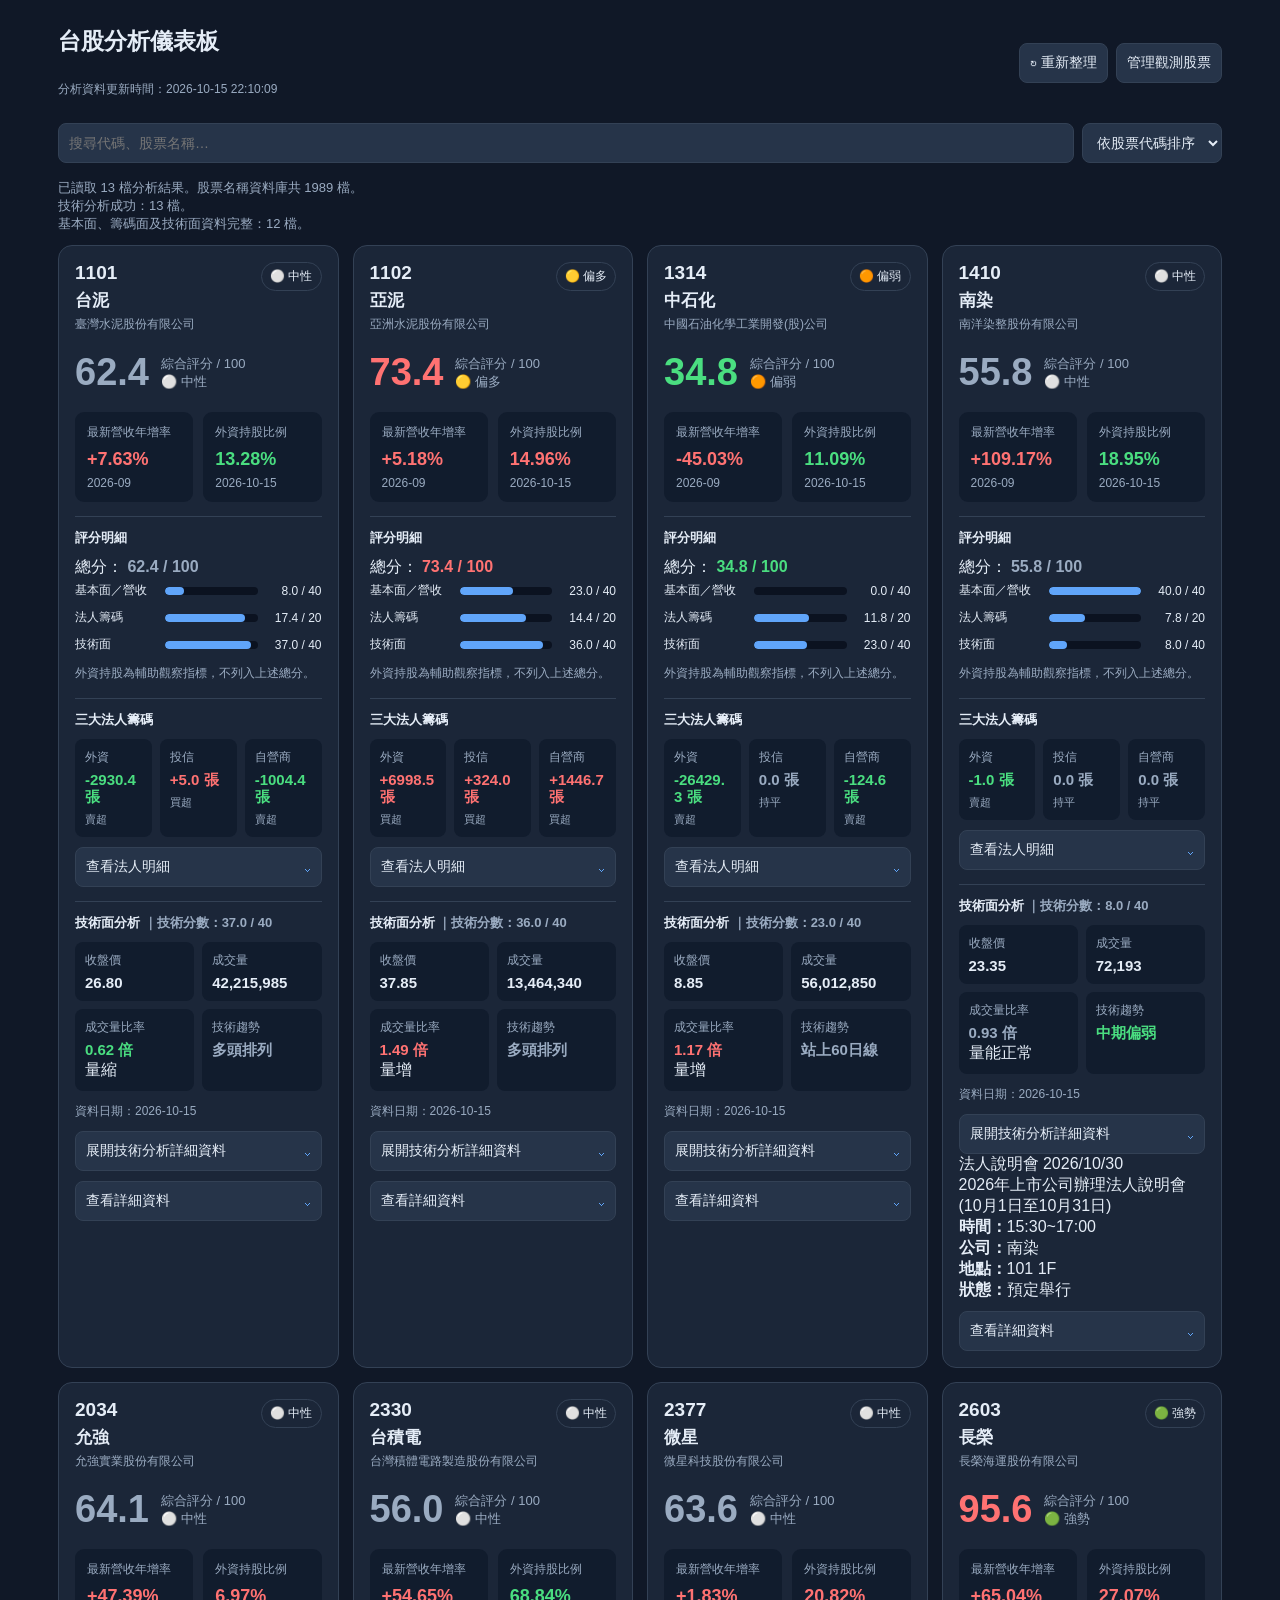
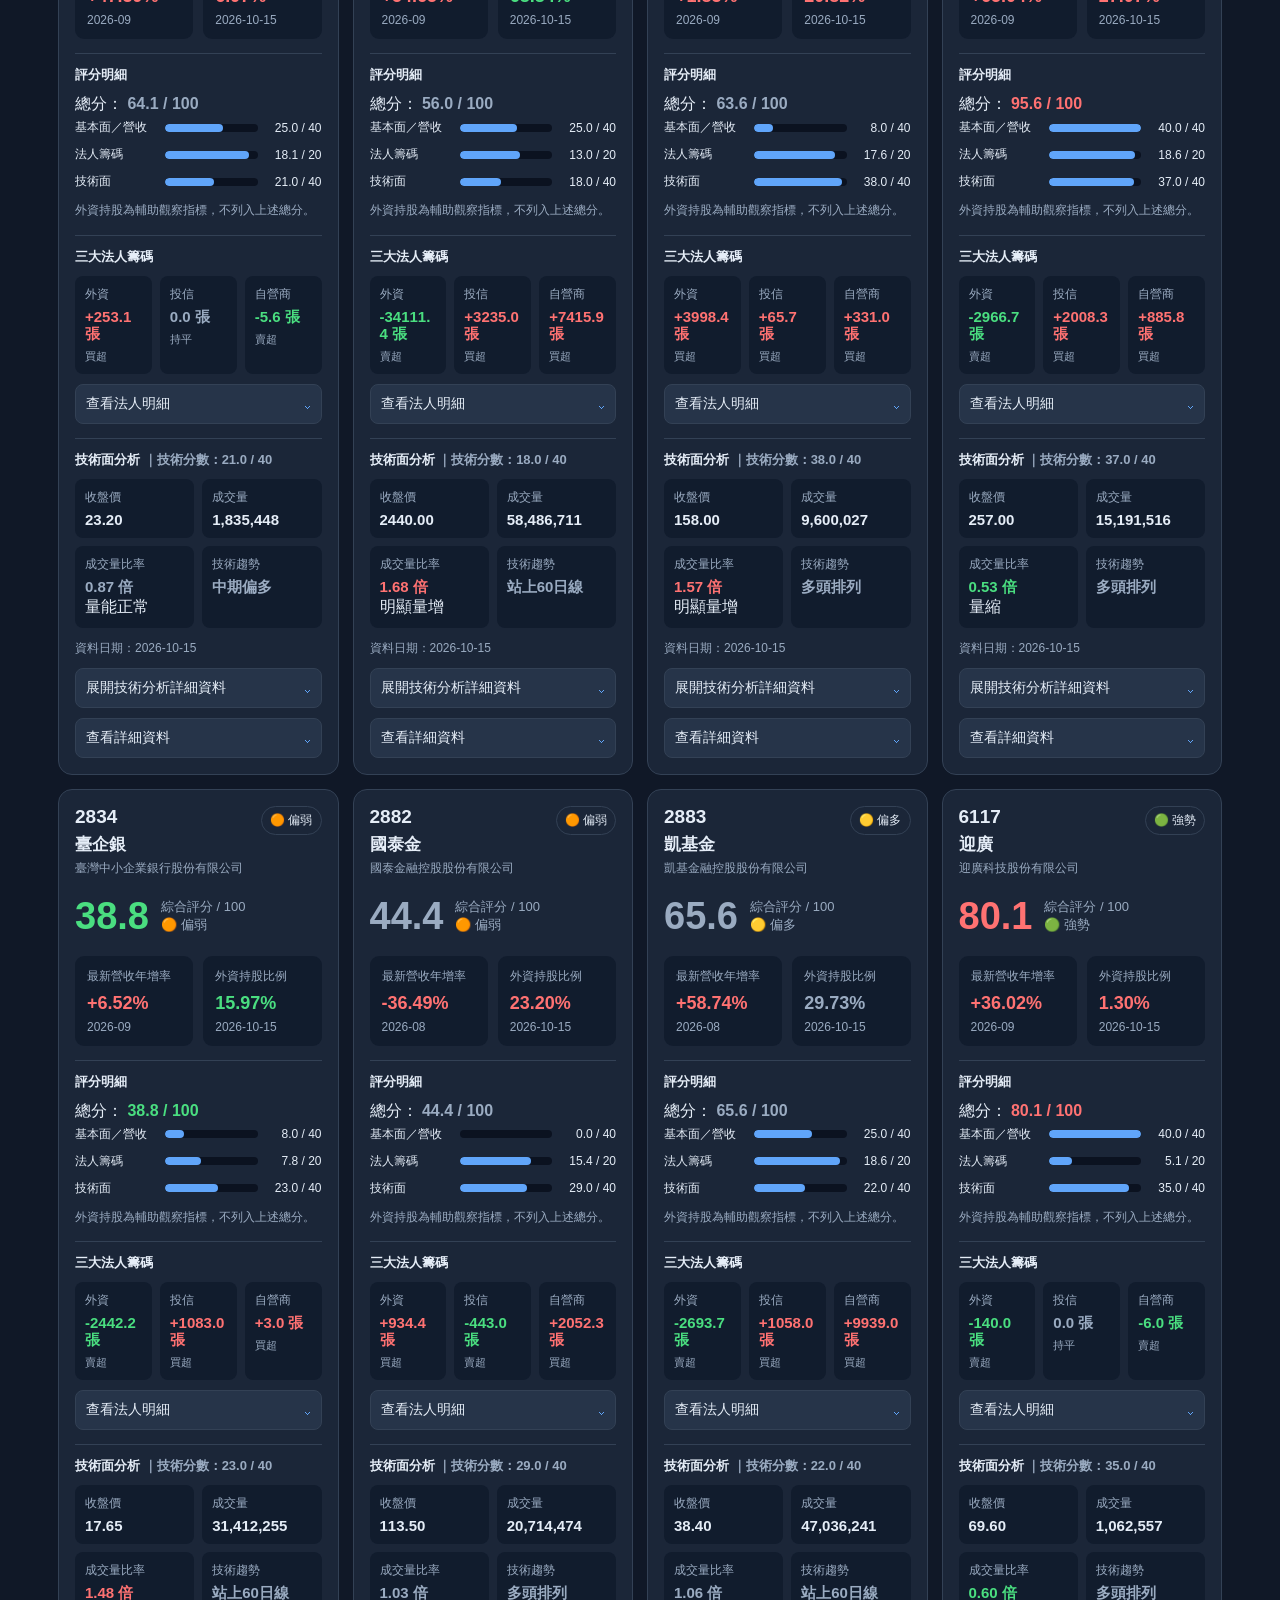
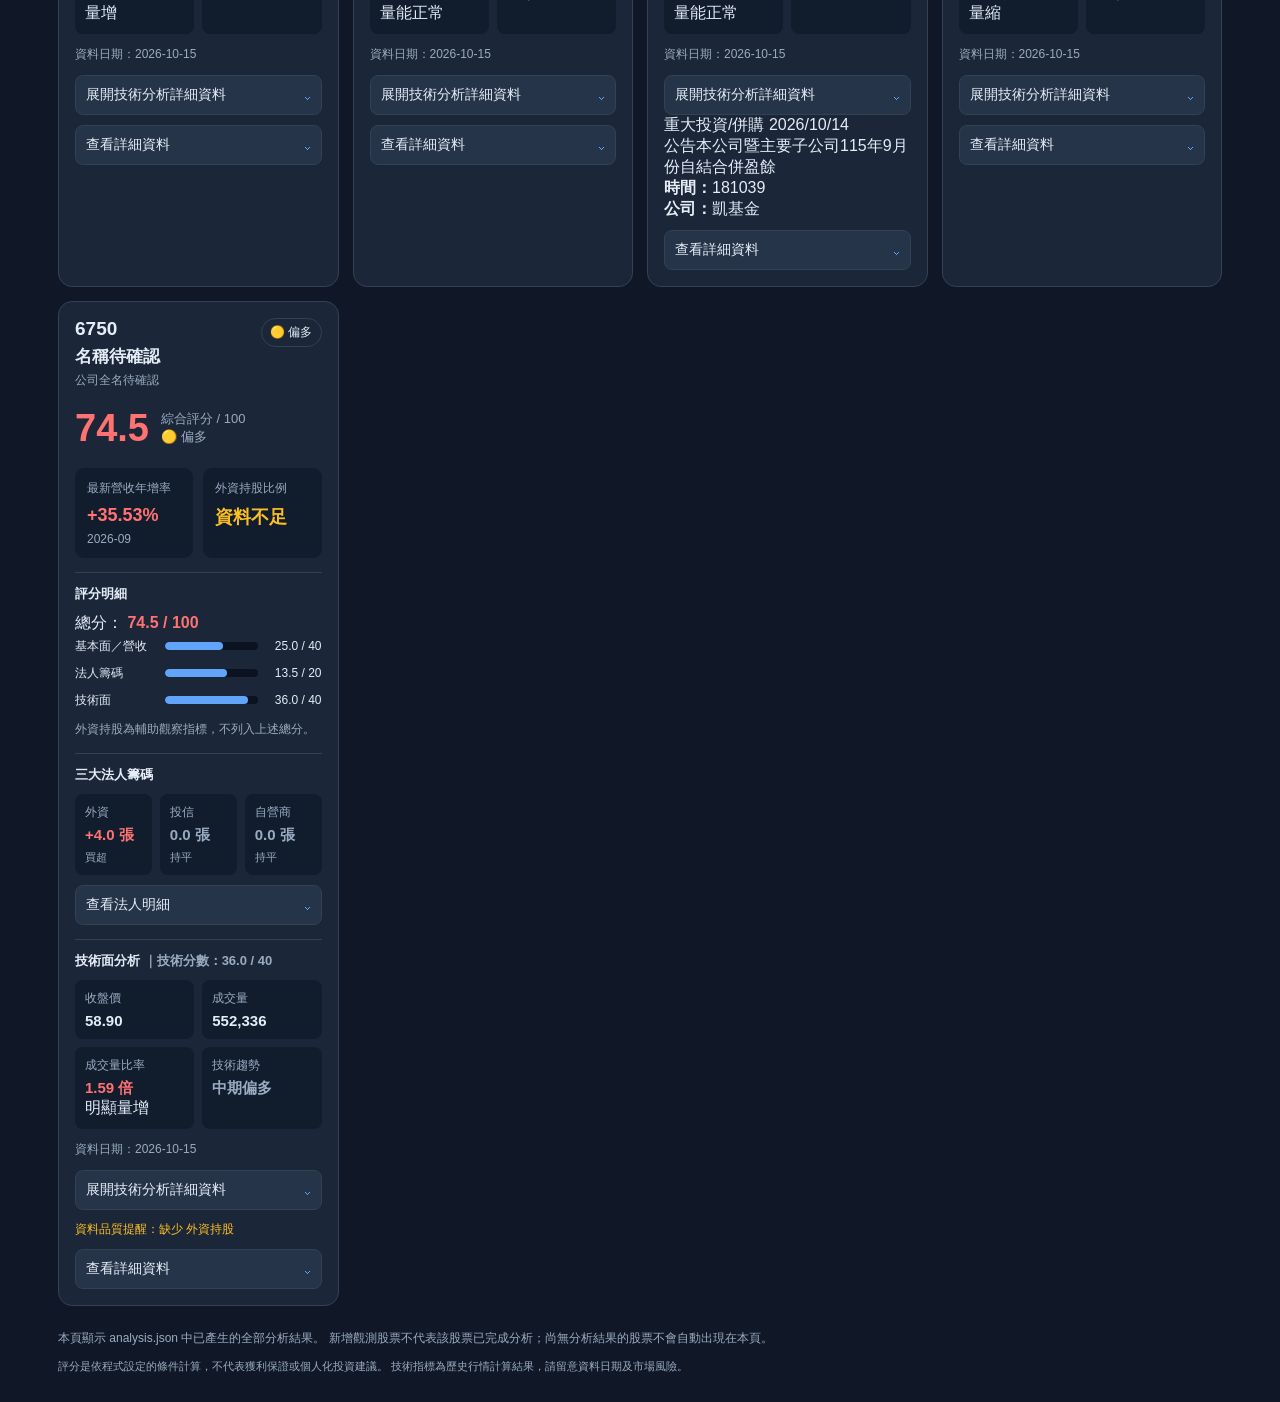
==== commit 7af4e44b: "Add initial HTML structure for stock analysis dashboard" ====
--- a/index.html
+++ b/index.html
@@ -7,10 +7,8 @@
 <title>台股分析儀表板</title>
 <link rel="stylesheet" href="./css/style.css">
 </head>
-
 <body>
 <div class="container">
-
 <header>
   <div>
     <h1>台股分析儀表板</h1>
@@ -23,7 +21,6 @@
     </a>
   </div>
 </header>
-
 <div class="toolbar">
   <input id="searchInput" placeholder="搜尋代碼、股票名稱…" aria-label="搜尋股票">
   <select id="sortSelect" aria-label="排序方式">
@@ -33,10 +30,8 @@
     <option value="scoreAsc">評分由低至高</option>
   </select>
 </div>
-
 <div id="message" role="status">正在讀取分析資料…</div>
 <div id="stockGrid" class="stock-grid"></div>
-
 <div class="footer">
   本頁顯示 analysis.json 中已產生的全部分析結果。
   新增觀測股票不代表該股票已完成分析；尚無分析結果的股票不會自動出現在本頁。
@@ -45,14 +40,13 @@
     技術指標為歷史行情計算結果，請留意資料日期及市場風險。
   </div>
 </div>
-
 </div>
-
 <script src="./js/common.js"></script>
 <script src="./js/data.js"></script>
 <script src="./js/score.js"></script>
 <script src="./js/institutional.js"></script>
 <script src="./js/technical.js"></script>
+<script src="./js/event.js"></script>
 <script src="./js/dashboard.js"></script>
 </body>
 </html>
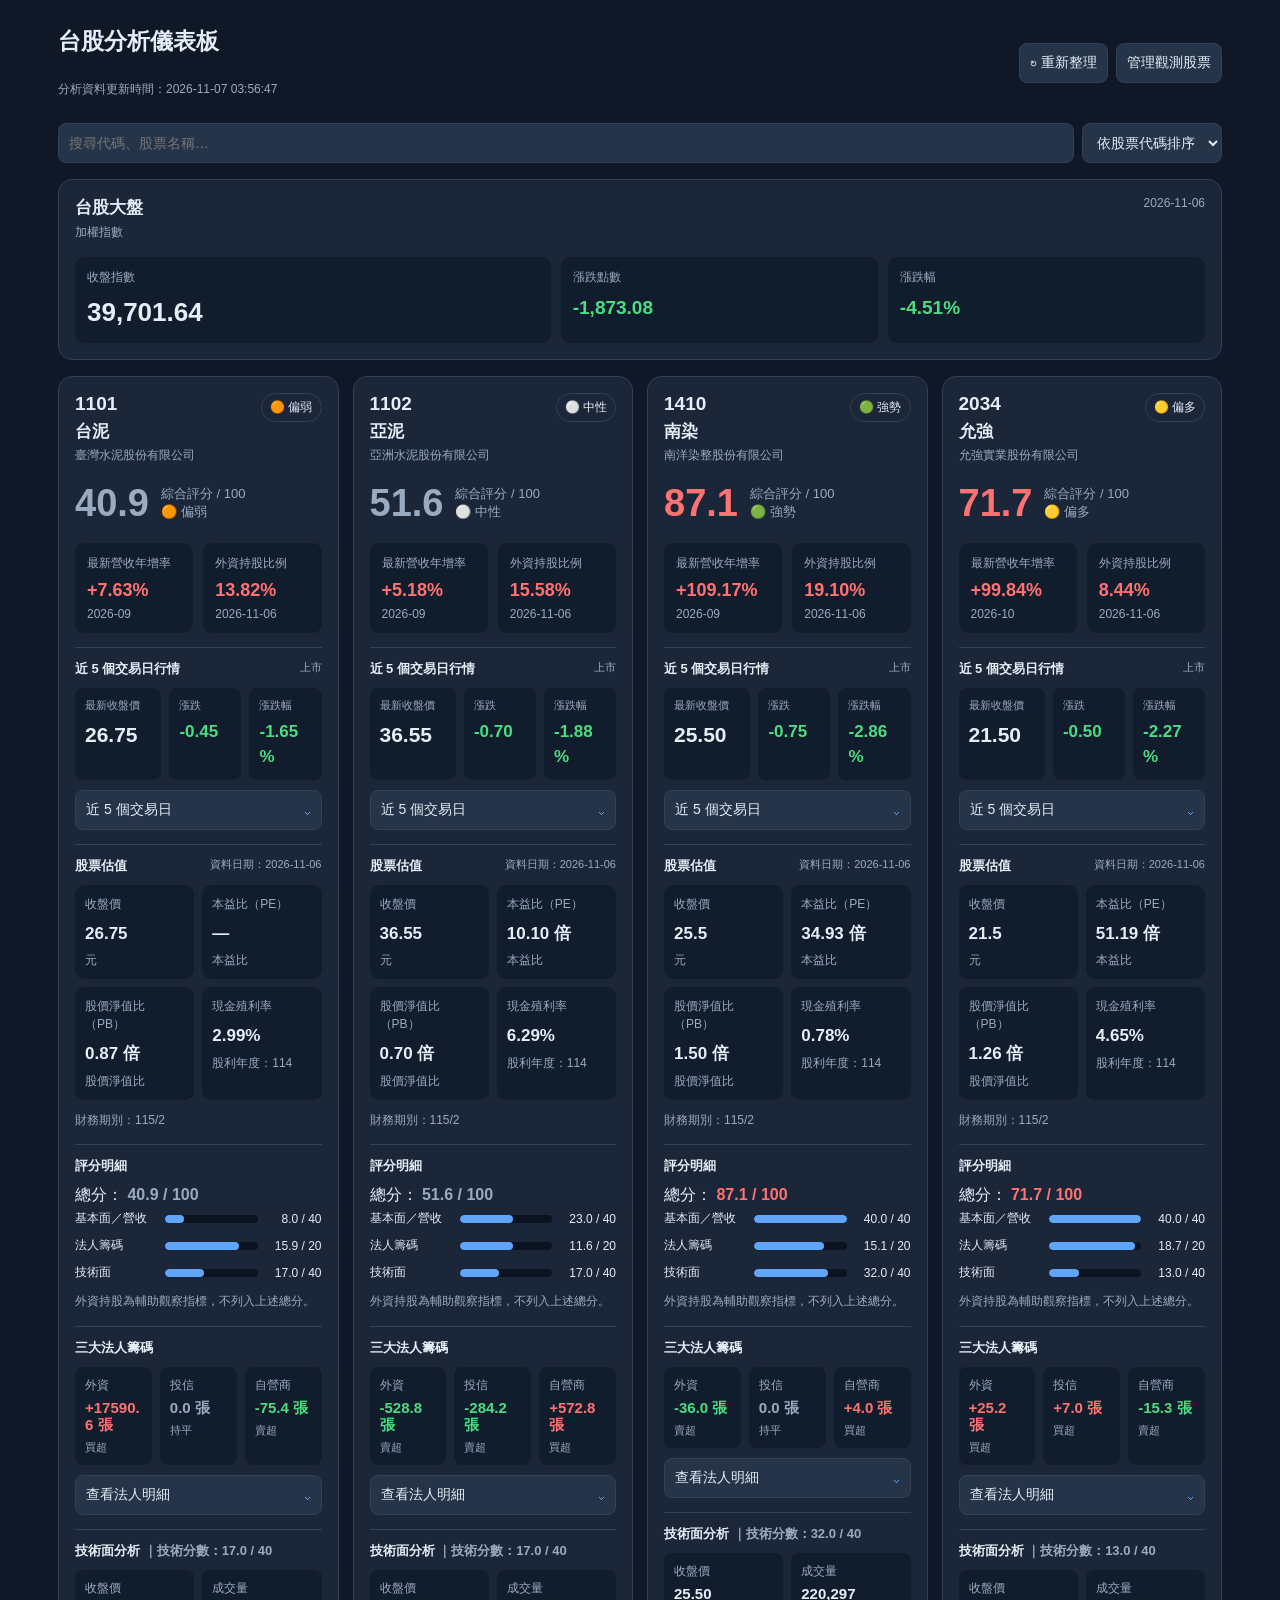
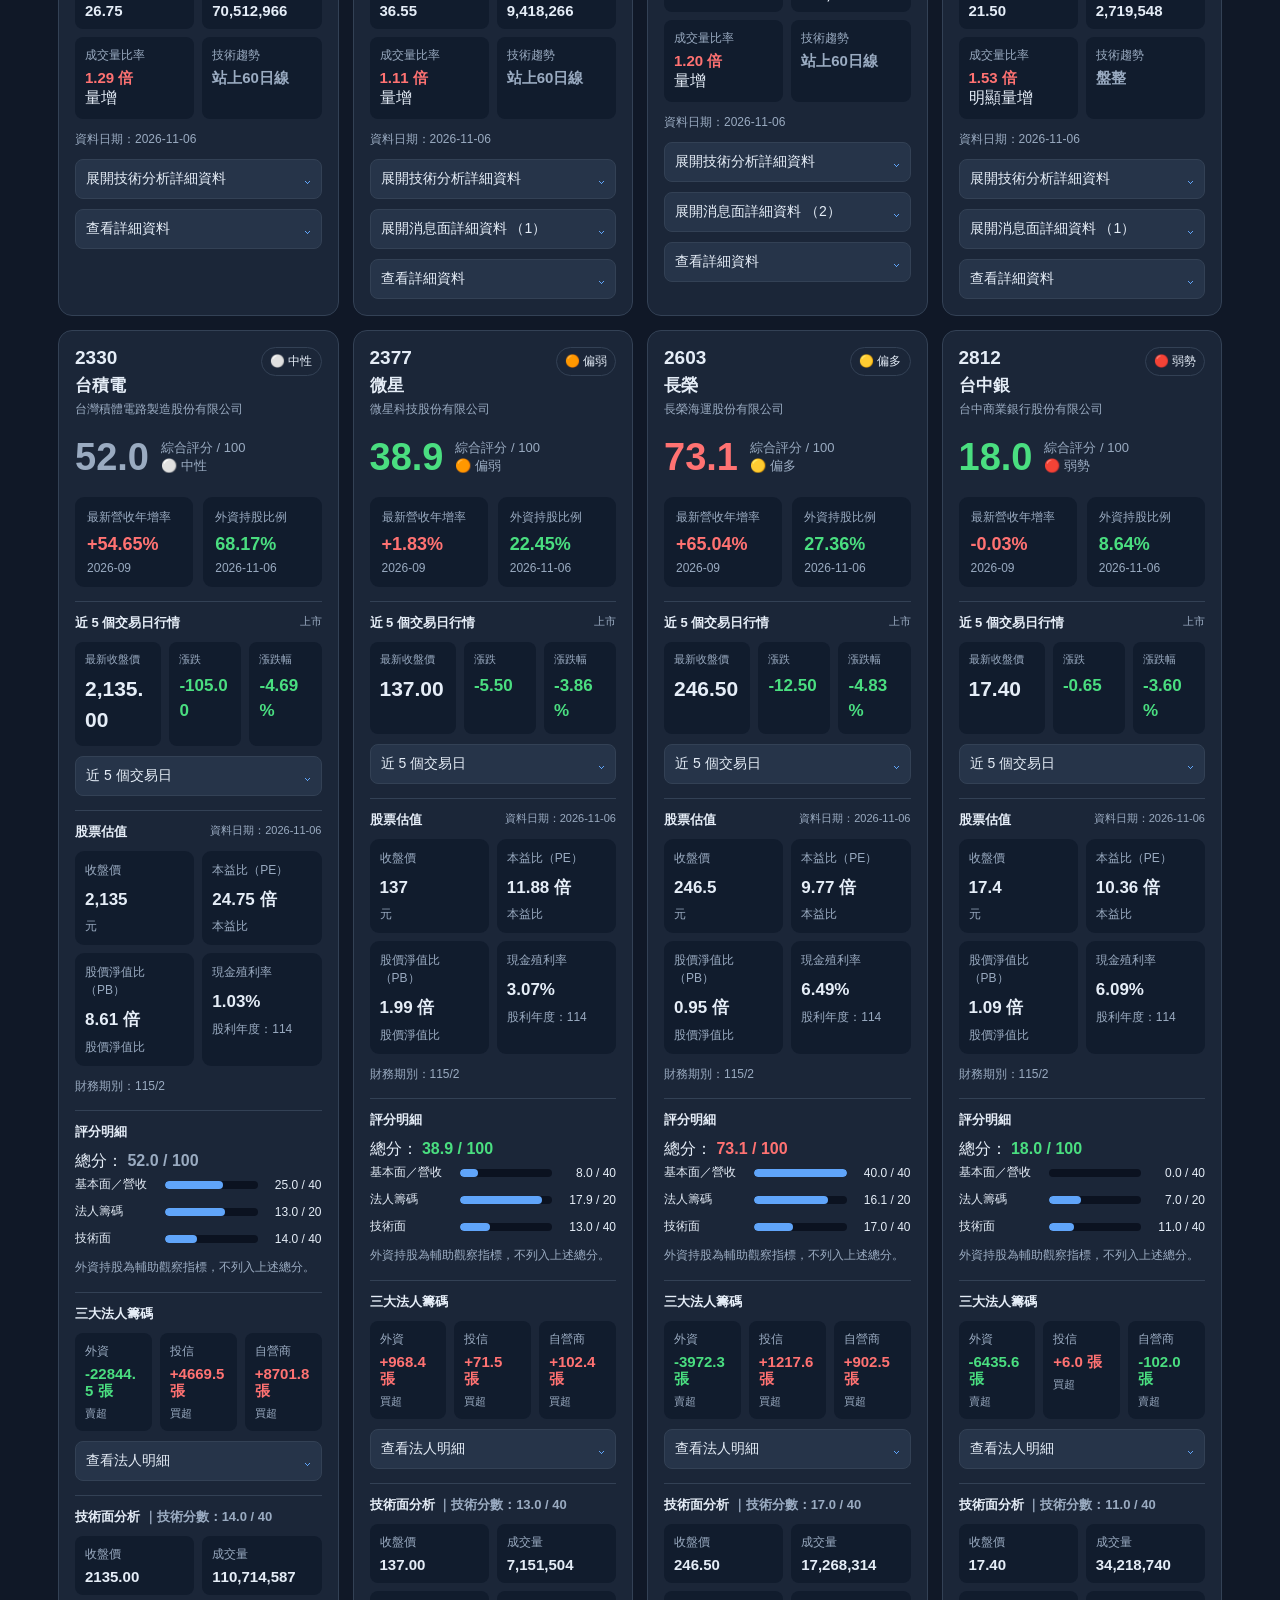
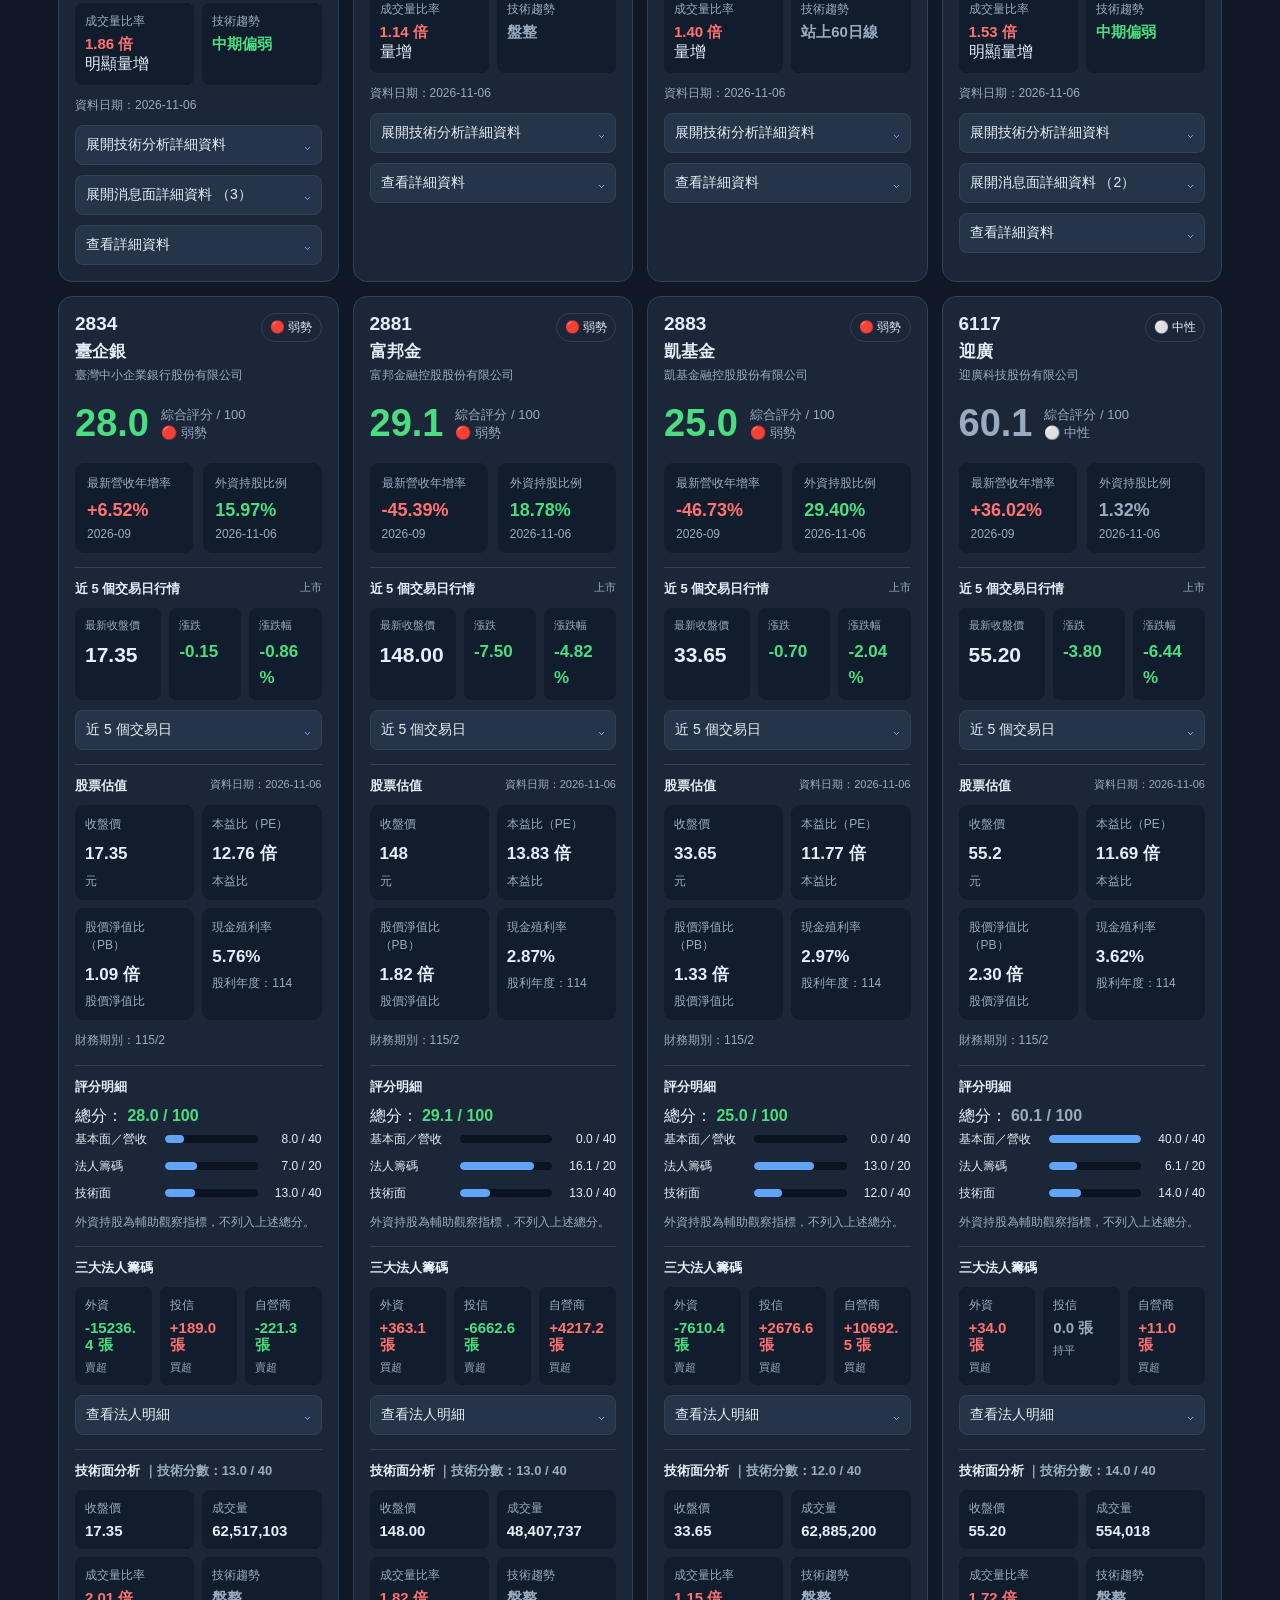
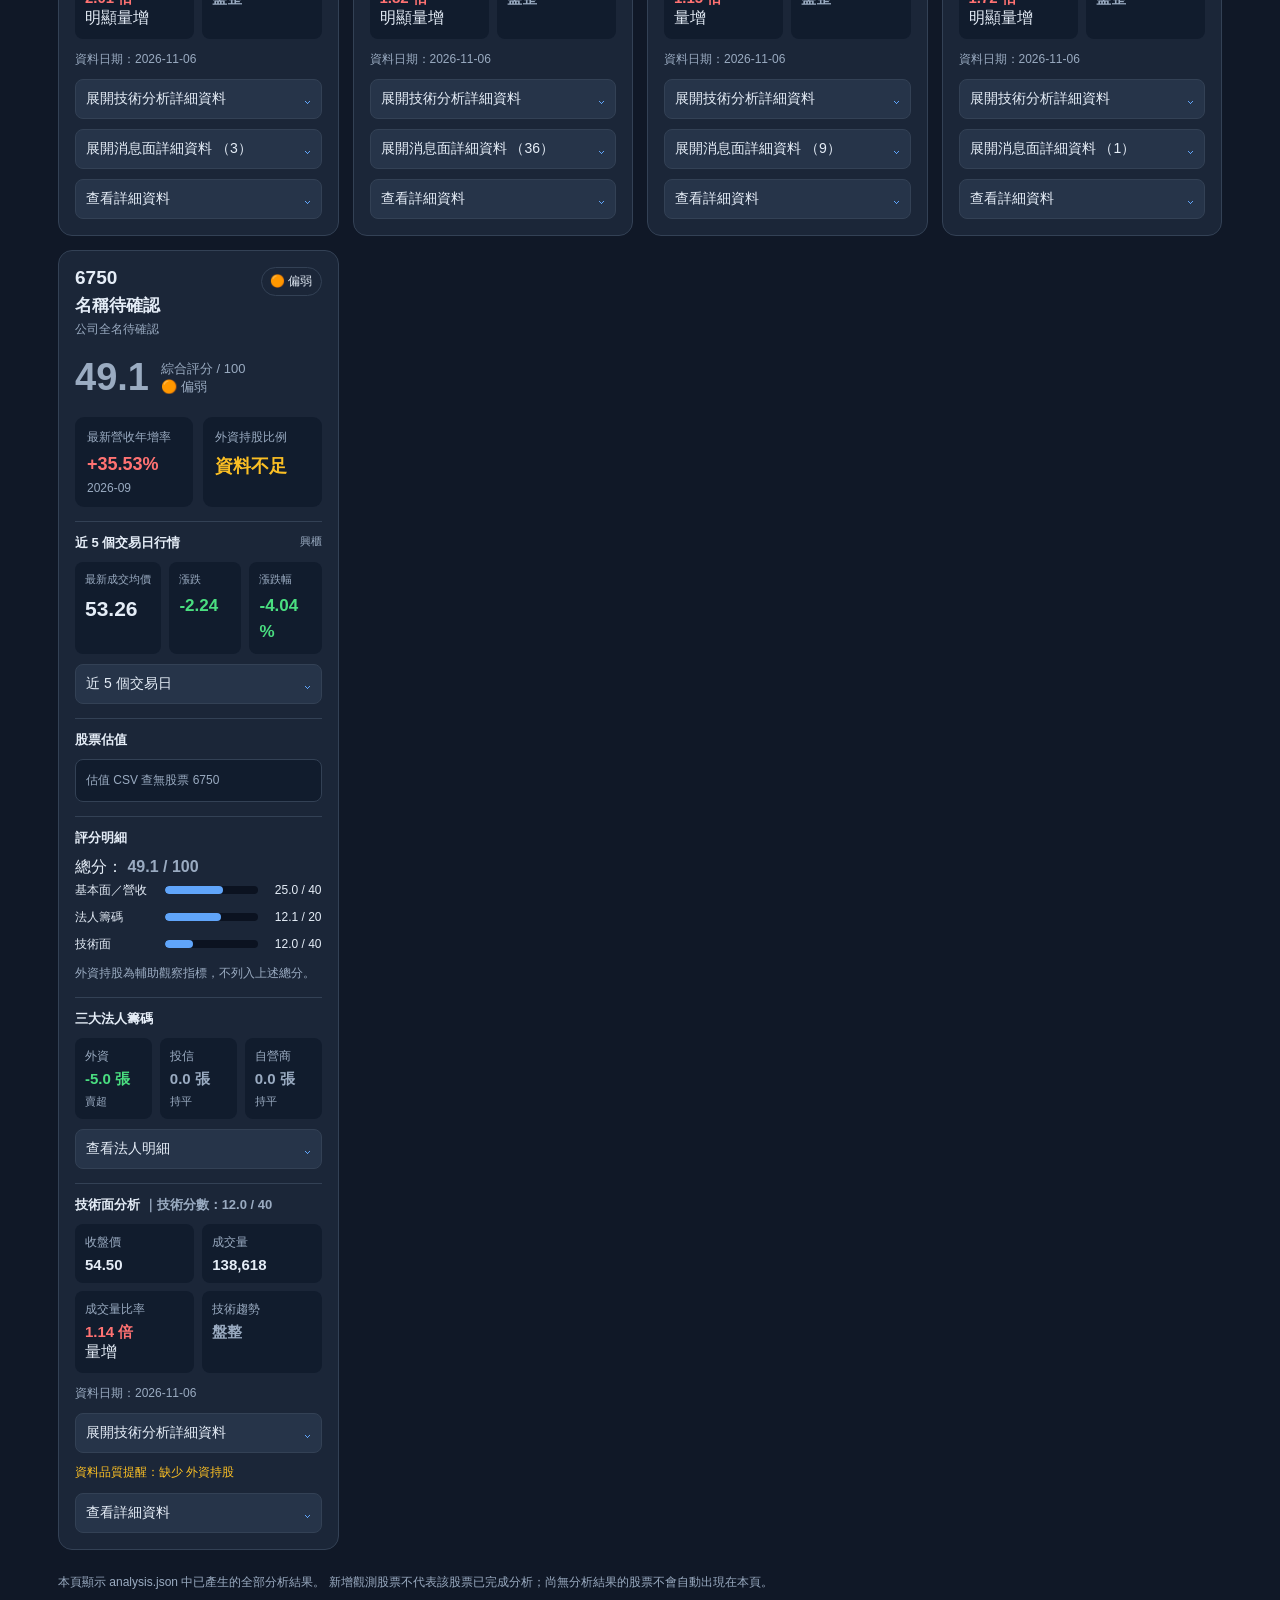
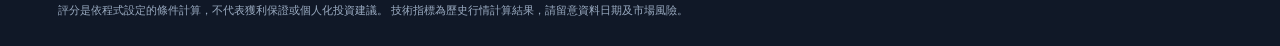
==== commit 165e3d0a: "Add initial HTML structure for stock analysis dashboard" ====
--- a/index.html
+++ b/index.html
@@ -8,12 +8,15 @@
 <link rel="stylesheet" href="./css/style.css">
 </head>
 <body>
+
 <div class="container">
+
 <header>
   <div>
     <h1>台股分析儀表板</h1>
     <div class="footer" id="updateTime">分析資料載入中…</div>
   </div>
+
   <div class="toolbar">
     <button id="refreshBtn" type="button">↻ 重新整理</button>
     <a href="./watchlist.html">
@@ -21,8 +24,14 @@
     </a>
   </div>
 </header>
+
 <div class="toolbar">
-  <input id="searchInput" placeholder="搜尋代碼、股票名稱…" aria-label="搜尋股票">
+  <input
+    id="searchInput"
+    placeholder="搜尋代碼、股票名稱…"
+    aria-label="搜尋股票"
+  >
+
   <select id="sortSelect" aria-label="排序方式">
     <option value="code">依股票代碼排序</option>
     <option value="name">依中文名稱排序</option>
@@ -30,23 +39,59 @@
     <option value="scoreAsc">評分由低至高</option>
   </select>
 </div>
+
 <div id="message" role="status">正在讀取分析資料…</div>
+
 <div id="stockGrid" class="stock-grid"></div>
+
 <div class="footer">
   本頁顯示 analysis.json 中已產生的全部分析結果。
   新增觀測股票不代表該股票已完成分析；尚無分析結果的股票不會自動出現在本頁。
+
   <div class="disclaimer">
     評分是依程式設定的條件計算，不代表獲利保證或個人化投資建議。
     技術指標為歷史行情計算結果，請留意資料日期及市場風險。
   </div>
 </div>
+
 </div>
+
+<!-- =====================================================
+     1. 基礎共用函式及資料
+     ===================================================== -->
+
 <script src="./js/common.js"></script>
 <script src="./js/data.js"></script>
+
+<!-- =====================================================
+     2. 股票評分及分析
+     ===================================================== -->
+
 <script src="./js/score.js"></script>
 <script src="./js/institutional.js"></script>
 <script src="./js/technical.js"></script>
+
+<!-- =====================================================
+     3. 股票估值、行情及明細
+     ===================================================== -->
+
+<script src="./js/valuation.js"></script>
+<script src="./js/stock-price.js"></script>
+<script src="./js/market-index.js"></script>
+<script src="./js/details.js"></script>
+
+<!-- =====================================================
+     4. 消息面
+     ===================================================== -->
+
 <script src="./js/event.js"></script>
+
+<!-- =====================================================
+     5. 首頁整合及初始化
+     dashboard.js 必須最後載入
+     ===================================================== -->
+
 <script src="./js/dashboard.js"></script>
+
 </body>
 </html>
--- a/css/style.css
+++ b/css/style.css
@@ -10,20 +10,24 @@
   --blue: #60a5fa;
   --yellow: #fbbf24;
 }
+
 * {
   box-sizing: border-box;
 }
+
 body {
   margin: 0;
   background: var(--bg);
   color: var(--text);
   font-family: Arial, "Microsoft JhengHei", sans-serif;
 }
+
 .container {
   max-width: 1200px;
   margin: auto;
   padding: 18px;
 }
+
 header {
   display: flex;
   justify-content: space-between;
@@ -31,14 +35,17 @@
   gap: 12px;
   flex-wrap: wrap;
 }
+
 h1 {
   font-size: 23px;
   margin: 8px 0;
 }
+
 h2 {
   font-size: 17px;
   margin: 0 0 12px;
 }
+
 button,
 input,
 select {
@@ -49,36 +56,44 @@
   padding: 10px;
   font-size: 14px;
 }
+
 button {
   cursor: pointer;
 }
+
 button:hover {
   border-color: var(--blue);
 }
+
 button:disabled {
   opacity: .55;
   cursor: wait;
 }
+
 button:focus-visible,
 input:focus-visible,
 select:focus-visible {
   outline: 2px solid var(--blue);
   outline-offset: 2px;
 }
+
 a {
   color: var(--blue);
   text-decoration: none;
 }
+
 .toolbar {
   display: flex;
   flex-wrap: wrap;
   gap: 8px;
   margin: 16px 0;
 }
+
 .toolbar input {
   flex: 1;
   min-width: 150px;
 }
+
 #message {
   color: var(--muted);
   font-size: 13px;
@@ -86,11 +101,13 @@
   white-space: pre-wrap;
   overflow-wrap: anywhere;
 }
+
 .stock-grid {
   display: grid;
   grid-template-columns: repeat(auto-fit, minmax(280px, 1fr));
   gap: 14px;
 }
+
 .stock-card {
   background: var(--panel);
   border: 1px solid var(--border);
@@ -98,27 +115,32 @@
   padding: 16px;
   min-width: 0;
 }
+
 .stock-header {
   display: flex;
   justify-content: space-between;
   gap: 10px;
   align-items: flex-start;
 }
+
 .stock-id {
   font-size: 19px;
   font-weight: bold;
 }
+
 .company-short {
   font-size: 17px;
   font-weight: bold;
   margin-top: 5px;
 }
+
 .company-full {
   font-size: 12px;
   color: var(--muted);
   margin-top: 4px;
   overflow-wrap: anywhere;
 }
+
 .status {
   font-size: 12px;
   border: 1px solid var(--border);
@@ -126,99 +148,120 @@
   padding: 5px 8px;
   white-space: nowrap;
 }
+
 .score-area {
   display: flex;
   align-items: center;
   gap: 12px;
   margin: 18px 0;
 }
+
 .score {
   font-size: 38px;
   font-weight: bold;
 }
+
 .score-label {
   font-size: 13px;
   color: var(--muted);
 }
+
 .metrics {
   display: grid;
   grid-template-columns: 1fr 1fr;
   gap: 10px;
 }
+
 .metric {
   background: #111c2d;
   border-radius: 9px;
   padding: 12px;
   min-width: 0;
 }
+
 .metric-title {
   font-size: 12px;
   color: var(--muted);
   margin-bottom: 8px;
 }
+
 .metric-value {
   font-size: 18px;
   font-weight: bold;
   overflow-wrap: anywhere;
 }
+
 .metric-sub {
   font-size: 12px;
   color: var(--muted);
   margin-top: 6px;
   overflow-wrap: anywhere;
 }
+
 .positive {
   color: var(--red);
 }
+
 .negative {
   color: var(--green);
 }
+
 .neutral {
   color: var(--muted);
 }
+
 .warning {
   color: var(--yellow);
 }
+
 .section {
   margin-top: 14px;
   padding-top: 12px;
   border-top: 1px solid var(--border);
 }
+
 .section-title {
   font-size: 13px;
   font-weight: bold;
   margin-bottom: 10px;
 }
+
 .indicator-grid {
   display: grid;
   grid-template-columns: 1fr 1fr;
   gap: 8px;
 }
+
 .indicator {
   background: #111c2d;
   border-radius: 8px;
   padding: 10px;
   min-width: 0;
 }
+
 .indicator-name {
   color: var(--muted);
   font-size: 12px;
 }
+
 .indicator-value {
   font-size: 16px;
   font-weight: bold;
   margin-top: 5px;
   overflow-wrap: anywhere;
 }
+
 .indicator-sub {
   font-size: 12px;
   margin-top: 5px;
   overflow-wrap: anywhere;
 }
+
 .score-breakdown {
   display: grid;
   gap: 10px;
 }
+
 .score-row {
   display: grid;
   grid-template-columns: 82px 1fr 56px;
@@ -226,21 +269,25 @@
   gap: 8px;
   font-size: 12px;
 }
+
 .score-track {
   height: 8px;
   background: #0b1220;
   border-radius: 20px;
   overflow: hidden;
 }
+
 .score-fill {
   height: 100%;
   border-radius: 20px;
   background: var(--blue);
 }
+
 .score-row-value {
   text-align: right;
   white-space: nowrap;
 }
+
 .details {
   display: none;
   border-top: 1px solid var(--border);
@@ -250,33 +297,40 @@
   line-height: 1.8;
   overflow-wrap: anywhere;
 }
+
 .details.open {
   display: block;
 }
+
 .detail-line {
   margin: 4px 0;
 }
+
 .technical-summary {
   display: grid;
   grid-template-columns: 1fr 1fr;
   gap: 8px;
 }
+
 .technical-summary-item {
   background: #111c2d;
   border-radius: 8px;
   padding: 10px;
   min-width: 0;
 }
+
 .technical-summary-label {
   color: var(--muted);
   font-size: 12px;
 }
+
 .technical-summary-value {
   font-size: 15px;
   font-weight: bold;
   margin-top: 5px;
   overflow-wrap: anywhere;
 }
+
 .technical-meta {
   font-size: 12px;
   color: var(--muted);
@@ -284,9 +338,11 @@
   line-height: 1.7;
   overflow-wrap: anywhere;
 }
+
 .technical-toggle,
 .institutional-toggle,
-.detail-button {
+.detail-button,
+.event-toggle {
   width: 100%;
   margin-top: 10px;
   text-align: left;
@@ -295,11 +351,13 @@
   justify-content: space-between;
   gap: 8px;
 }
+
 .toggle-arrow {
   color: var(--blue);
   font-size: 16px;
   flex-shrink: 0;
 }
+
 .technical-details,
 .institutional-details {
   display: none;
@@ -307,46 +365,55 @@
   padding-top: 10px;
   border-top: 1px solid var(--border);
 }
+
 .technical-details.open,
 .institutional-details.open {
   display: block;
 }
+
 .technical-details .indicator-grid {
   margin-top: 0;
 }
+
 .technical-details-note {
   color: var(--muted);
   font-size: 12px;
   line-height: 1.7;
   margin-top: 10px;
 }
+
 .institutional-summary {
   display: grid;
   grid-template-columns: 1fr 1fr 1fr;
   gap: 8px;
 }
+
 .institutional-item {
   background: #111c2d;
   border-radius: 8px;
   padding: 10px;
   min-width: 0;
 }
+
 .institutional-label {
   color: var(--muted);
   font-size: 12px;
 }
+
 .institutional-value {
   font-size: 15px;
   font-weight: bold;
   margin-top: 5px;
   overflow-wrap: anywhere;
 }
+
 .institutional-sub {
   color: var(--muted);
   font-size: 11px;
   margin-top: 5px;
   overflow-wrap: anywhere;
 }
+
 .institutional-meta {
   color: var(--muted);
   font-size: 12px;
@@ -354,12 +421,14 @@
   line-height: 1.7;
   overflow-wrap: anywhere;
 }
+
 .institutional-table {
   width: 100%;
   border-collapse: collapse;
   font-size: 12px;
   table-layout: fixed;
 }
+
 .institutional-table th,
 .institutional-table td {
   padding: 8px 5px;
@@ -367,38 +436,448 @@
   text-align: center;
   overflow-wrap: anywhere;
 }
+
 .institutional-table th {
   color: var(--muted);
   font-weight: normal;
 }
+
 .institutional-table th:first-child,
 .institutional-table td:first-child {
   text-align: left;
   width: 25%;
 }
+
 .institutional-note {
   color: var(--muted);
   font-size: 11px;
   line-height: 1.7;
   margin-top: 10px;
 }
+
 .institutional-summary-text {
   font-size: 12px;
   margin-top: 10px;
   line-height: 1.6;
 }
+
+/* =====================================================
+   股票估值
+   ===================================================== */
+
+.valuation-section {
+  margin-top: 14px;
+  padding-top: 12px;
+  border-top: 1px solid var(--border);
+  min-width: 0;
+}
+
+.valuation-header {
+  display: flex;
+  justify-content: space-between;
+  align-items: flex-start;
+  gap: 8px;
+  flex-wrap: wrap;
+  margin-bottom: 10px;
+}
+
+.valuation-header .section-title {
+  margin-bottom: 0;
+}
+
+.valuation-date {
+  color: var(--muted);
+  font-size: 11px;
+  overflow-wrap: anywhere;
+}
+
+.valuation-section .metrics {
+  grid-template-columns: 1fr 1fr;
+  gap: 8px;
+}
+
+.valuation-section .metric {
+  padding: 10px;
+}
+
+.valuation-section .metric-title {
+  line-height: 1.5;
+}
+
+.valuation-section .metric-value {
+  font-size: 17px;
+  line-height: 1.5;
+}
+
+.valuation-meta {
+  color: var(--muted);
+  font-size: 12px;
+  margin-top: 10px;
+  line-height: 1.7;
+  overflow-wrap: anywhere;
+}
+
+.valuation-message {
+  color: var(--muted);
+  background: #111c2d;
+  border: 1px solid var(--border);
+  border-radius: 8px;
+  padding: 10px;
+  font-size: 12px;
+  line-height: 1.7;
+  overflow-wrap: anywhere;
+}
+
+/* =====================================================
+   近 5 個交易日行情
+   ===================================================== */
+
+.stock-price-section {
+  margin-top: 14px;
+  padding-top: 12px;
+  border-top: 1px solid var(--border);
+  min-width: 0;
+}
+
+.stock-price-header {
+  display: flex;
+  justify-content: space-between;
+  align-items: flex-start;
+  gap: 8px;
+  flex-wrap: wrap;
+  margin-bottom: 10px;
+}
+
+.stock-price-title {
+  font-size: 13px;
+  font-weight: bold;
+}
+
+.stock-price-market {
+  color: var(--muted);
+  font-size: 11px;
+  white-space: nowrap;
+}
+
+.stock-price-summary {
+  display: grid;
+  grid-template-columns: 1.2fr 1fr 1fr;
+  gap: 8px;
+}
+
+.stock-price-item {
+  background: #111c2d;
+  border-radius: 8px;
+  padding: 10px;
+  min-width: 0;
+}
+
+.stock-price-label {
+  color: var(--muted);
+  font-size: 11px;
+  margin-bottom: 6px;
+}
+
+.stock-price-value {
+  font-size: 17px;
+  font-weight: bold;
+  line-height: 1.5;
+  overflow-wrap: anywhere;
+  font-variant-numeric: tabular-nums;
+}
+
+.stock-price-main .stock-price-value {
+  font-size: 21px;
+}
+
+.stock-price-sub {
+  color: var(--muted);
+  font-size: 11px;
+  margin-top: 5px;
+  line-height: 1.5;
+  overflow-wrap: anywhere;
+}
+
+.stock-price-toggle {
+  width: 100%;
+  margin-top: 10px;
+  text-align: left;
+  display: flex;
+  align-items: center;
+  justify-content: space-between;
+  gap: 8px;
+}
+
+.stock-price-toggle .toggle-arrow {
+  color: var(--blue);
+  font-size: 16px;
+  flex-shrink: 0;
+}
+
+/* 預設收合，只有加入 open 才顯示 */
+.stock-price-details {
+  display: none;
+  margin-top: 10px;
+  padding-top: 10px;
+  border-top: 1px solid var(--border);
+  min-width: 0;
+}
+
+.stock-price-details.open {
+  display: block;
+}
+
+.stock-price-table-wrap {
+  width: 100%;
+  overflow-x: auto;
+  -webkit-overflow-scrolling: touch;
+}
+
+.stock-price-table {
+  width: 100%;
+  min-width: 390px;
+  border-collapse: collapse;
+  font-size: 12px;
+  table-layout: fixed;
+}
+
+.stock-price-table th,
+.stock-price-table td {
+  padding: 9px 6px;
+  border-bottom: 1px solid var(--border);
+  text-align: right;
+  white-space: nowrap;
+  font-variant-numeric: tabular-nums;
+}
+
+.stock-price-table th {
+  color: var(--muted);
+  font-weight: normal;
+}
+
+.stock-price-table th:first-child,
+.stock-price-table td:first-child {
+  text-align: left;
+  width: 25%;
+}
+
+.stock-price-table td {
+  color: var(--text);
+}
+
+.stock-price-table .positive {
+  color: var(--red);
+  font-weight: bold;
+}
+
+.stock-price-table .negative {
+  color: var(--green);
+  font-weight: bold;
+}
+
+.stock-price-table .neutral {
+  color: var(--muted);
+}
+
+.stock-price-update {
+  color: var(--muted);
+  font-size: 11px;
+  margin-top: 8px;
+  line-height: 1.6;
+  overflow-wrap: anywhere;
+}
+
+.stock-price-empty {
+  color: var(--muted);
+  background: #111c2d;
+  border-radius: 8px;
+  padding: 10px;
+  font-size: 12px;
+  line-height: 1.6;
+}
+
+/* =====================================================
+   消息面
+   ===================================================== */
+
+.event-panel {
+  margin-top: 10px;
+}
+
+.event-details {
+  display: none;
+  margin-top: 10px;
+  padding-top: 10px;
+  border-top: 1px solid var(--border);
+}
+
+.event-details.open {
+  display: block;
+}
+
+.event-list {
+  display: grid;
+  gap: 8px;
+}
+
+.event-item {
+  background: #111c2d;
+  border-radius: 8px;
+  padding: 10px;
+  min-width: 0;
+}
+
+.event-header {
+  display: flex;
+  justify-content: space-between;
+  align-items: flex-start;
+  gap: 8px;
+  margin-bottom: 6px;
+}
+
+.event-category {
+  color: var(--blue);
+  font-size: 12px;
+  font-weight: bold;
+}
+
+.event-date {
+  color: var(--muted);
+  font-size: 12px;
+  white-space: nowrap;
+}
+
+.event-title {
+  font-size: 13px;
+  font-weight: bold;
+  line-height: 1.6;
+  overflow-wrap: anywhere;
+}
+
+.event-meta {
+  display: flex;
+  flex-direction: column;
+  gap: 3px;
+  margin-top: 8px;
+  color: var(--muted);
+  font-size: 12px;
+  line-height: 1.6;
+  overflow-wrap: anywhere;
+}
+
+.event-empty,
+.event-error {
+  color: var(--muted);
+  font-size: 12px;
+  line-height: 1.6;
+  padding: 10px;
+  background: #111c2d;
+  border-radius: 8px;
+}
+
+/* =====================================================
+   每日大盤收盤行情
+   ===================================================== */
+
+#marketIndexPanel {
+  margin: 12px 0 16px;
+}
+
+.market-index-panel {
+  background: var(--panel);
+  border: 1px solid var(--border);
+  border-radius: 14px;
+  padding: 16px;
+  min-width: 0;
+}
+
+.market-index-header {
+  display: flex;
+  justify-content: space-between;
+  align-items: flex-start;
+  gap: 12px;
+  margin-bottom: 16px;
+}
+
+.market-index-title {
+  font-size: 17px;
+  font-weight: bold;
+}
+
+.market-index-name {
+  color: var(--muted);
+  font-size: 12px;
+  margin-top: 5px;
+}
+
+.market-index-date {
+  color: var(--muted);
+  font-size: 12px;
+  text-align: right;
+  overflow-wrap: anywhere;
+}
+
+.market-index-content {
+  display: grid;
+  grid-template-columns: 1.5fr 1fr 1fr;
+  gap: 10px;
+}
+
+.market-index-item {
+  background: #111c2d;
+  border-radius: 9px;
+  padding: 12px;
+  min-width: 0;
+}
+
+.market-index-label {
+  color: var(--muted);
+  font-size: 12px;
+  margin-bottom: 8px;
+}
+
+.market-index-value {
+  font-size: 26px;
+  font-weight: bold;
+  line-height: 1.4;
+  overflow-wrap: anywhere;
+  font-variant-numeric: tabular-nums;
+}
+
+.market-index-change-value {
+  font-size: 19px;
+  font-weight: bold;
+  line-height: 1.5;
+  overflow-wrap: anywhere;
+  font-variant-numeric: tabular-nums;
+}
+
+.market-index-error {
+  color: var(--yellow);
+  font-size: 12px;
+  line-height: 1.7;
+  margin-top: 8px;
+  overflow-wrap: anywhere;
+}
+
+/* =====================================================
+   頁尾及其他
+   ===================================================== */
+
 .quality {
   color: var(--yellow);
   font-size: 12px;
   margin-top: 10px;
   line-height: 1.6;
 }
+
 .footer {
   font-size: 12px;
   color: var(--muted);
   margin: 22px 0 8px;
   line-height: 1.7;
 }
+
 .empty {
   padding: 30px;
   text-align: center;
@@ -406,42 +885,162 @@
   background: var(--panel);
   border-radius: 12px;
 }
+
 .disclaimer {
   color: var(--muted);
   font-size: 11px;
   margin-top: 10px;
   line-height: 1.6;
 }
+
+/* =====================================================
+   手機版
+   ===================================================== */
+
 @media (max-width: 480px) {
   .container {
     padding: 12px;
   }
+
   h1 {
     font-size: 20px;
   }
+
   .score {
     font-size: 32px;
   }
+
   .stock-header {
     flex-wrap: wrap;
   }
+
   .technical-summary-value {
     font-size: 14px;
   }
+
   .institutional-summary {
     grid-template-columns: 1fr 1fr 1fr;
     gap: 5px;
   }
+
   .institutional-item {
     padding: 8px 6px;
   }
+
   .institutional-value {
     font-size: 13px;
   }
+
   .institutional-sub {
     font-size: 10px;
   }
+
   .institutional-table {
     font-size: 11px;
   }
-}
+
+  .event-header {
+    flex-wrap: wrap;
+  }
+
+  .event-date {
+    white-space: normal;
+  }
+
+  /* 股票估值手機版 */
+  .valuation-header {
+    gap: 5px;
+  }
+
+  .valuation-date {
+    max-width: 100%;
+  }
+
+  .valuation-section .metric {
+    padding: 9px;
+  }
+
+  .valuation-section .metric-title {
+    font-size: 11px;
+  }
+
+  .valuation-section .metric-value {
+    font-size: 16px;
+  }
+
+  .valuation-meta,
+  .valuation-message {
+    font-size: 11px;
+  }
+
+  /* 近 5 個交易日行情手機版 */
+  .stock-price-summary {
+    grid-template-columns: 1fr 1fr;
+    gap: 7px;
+  }
+
+  .stock-price-main {
+    grid-column: 1 / -1;
+  }
+
+  .stock-price-item {
+    padding: 9px;
+  }
+
+  .stock-price-main .stock-price-value {
+    font-size: 22px;
+  }
+
+  .stock-price-value {
+    font-size: 16px;
+  }
+
+  .stock-price-table {
+    min-width: 390px;
+    font-size: 11px;
+  }
+
+  .stock-price-table th,
+  .stock-price-table td {
+    padding: 8px 5px;
+  }
+
+  /* 大盤行情手機版 */
+  .market-index-panel {
+    padding: 12px;
+  }
+
+  .market-index-header {
+    gap: 8px;
+    margin-bottom: 12px;
+  }
+
+  .market-index-title {
+    font-size: 16px;
+  }
+
+  .market-index-date {
+    max-width: 45%;
+  }
+
+  .market-index-content {
+    grid-template-columns: 1fr 1fr;
+    gap: 8px;
+  }
+
+  .market-index-main {
+    grid-column: 1 / -1;
+  }
+
+  .market-index-item {
+    padding: 10px;
+  }
+
+  .market-index-value {
+    font-size: 25px;
+  }
+
+  .market-index-change-value {
+    font-size: 17px;
+  }
+}
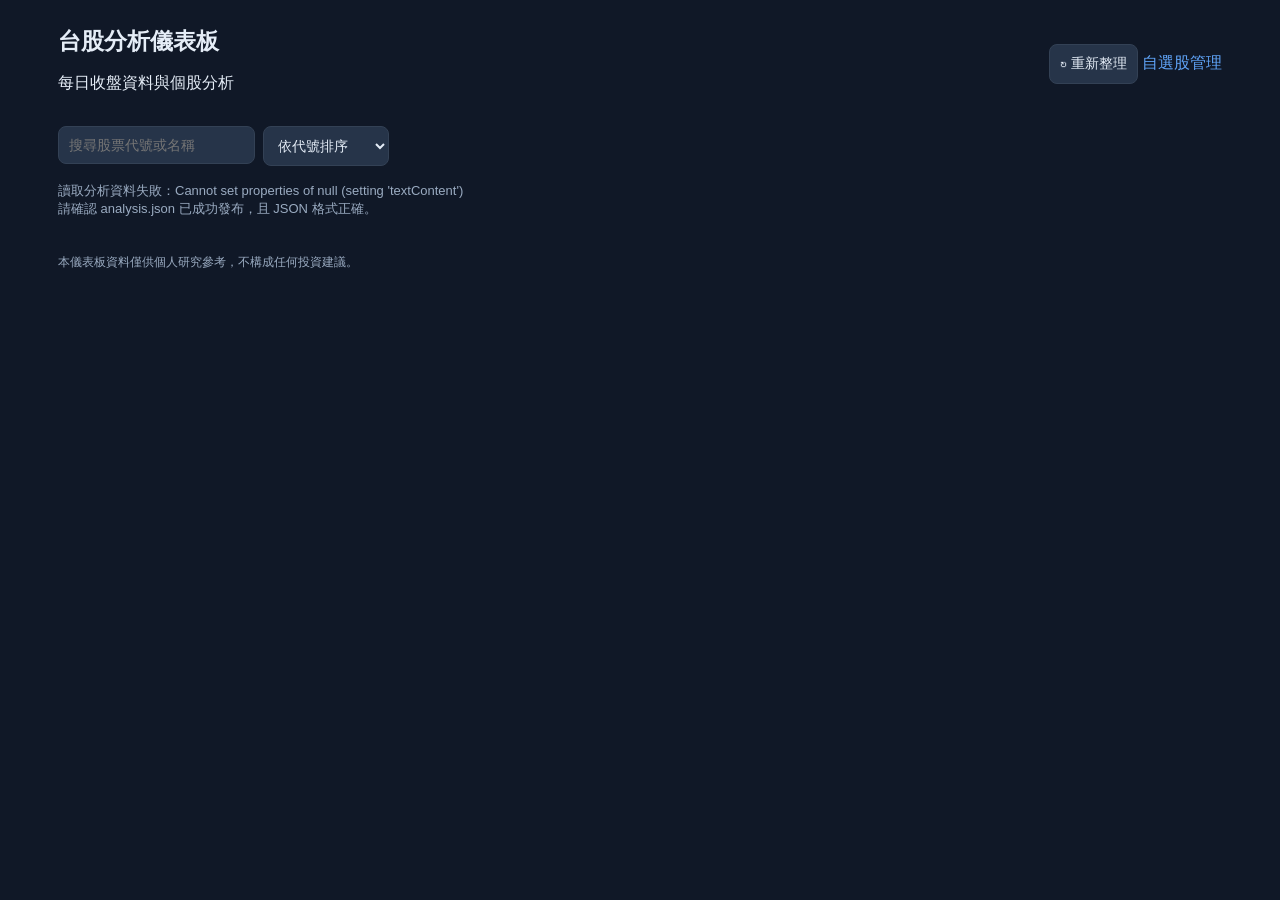
==== commit 47bef271: "Create index.html" ====
--- a/index.html
+++ b/index.html
@@ -1,97 +1,100 @@
 <!DOCTYPE html>
 <html lang="zh-TW">
 <head>
-<meta charset="UTF-8">
-<meta name="viewport" content="width=device-width, initial-scale=1">
-<meta name="theme-color" content="#101827">
-<title>台股分析儀表板</title>
-<link rel="stylesheet" href="./css/style.css">
+  <meta charset="UTF-8">
+  <meta name="viewport" content="width=device-width, initial-scale=1">
+  <meta name="theme-color" content="#101827">
+  <title>台股分析儀表板</title>
+
+  <link rel="stylesheet" href="./css/style.css">
 </head>
+
 <body>
+  <div class="container">
 
-<div class="container">
+    <header class="header">
+      <div class="header-title">
+        <h1>台股分析儀表板</h1>
+        <p>每日收盤資料與個股分析</p>
+      </div>
 
-<header>
-  <div>
-    <h1>台股分析儀表板</h1>
-    <div class="footer" id="updateTime">分析資料載入中…</div>
+      <div class="header-actions">
+        <button id="refreshBtn" type="button">
+          重新整理
+        </button>
+
+        <a href="./watchlist.html" class="watchlist-link">
+          自選股管理
+        </a>
+      </div>
+    </header>
+
+    <section class="toolbar">
+      <div class="search-box">
+        <input
+          type="search"
+          id="searchInput"
+          placeholder="搜尋股票代號或名稱"
+          autocomplete="off"
+        >
+      </div>
+
+      <div class="sort-box">
+        <select id="sortSelect">
+          <option value="code">依代號排序</option>
+          <option value="name">依名稱排序</option>
+          <option value="scoreDesc">評分由高至低</option>
+          <option value="scoreAsc">評分由低至高</option>
+        </select>
+      </div>
+    </section>
+
+    <div id="message" class="message">
+      正在載入資料...
+    </div>
+
+    <main>
+      <div id="stockGrid" class="stock-grid"></div>
+    </main>
+
+    <footer class="footer">
+      <p>
+        本儀表板資料僅供個人研究參考，不構成任何投資建議。
+      </p>
+    </footer>
+
   </div>
 
-  <div class="toolbar">
-    <button id="refreshBtn" type="button">↻ 重新整理</button>
-    <a href="./watchlist.html">
-      <button type="button">管理觀測股票</button>
-    </a>
-  </div>
-</header>
+  <!-- 共用設定與工具 -->
+  <script src="./js/common.js"></script>
 
-<div class="toolbar">
-  <input
-    id="searchInput"
-    placeholder="搜尋代碼、股票名稱…"
-    aria-label="搜尋股票"
-  >
+  <!-- 股票資料 -->
+  <script src="./js/data.js"></script>
 
-  <select id="sortSelect" aria-label="排序方式">
-    <option value="code">依股票代碼排序</option>
-    <option value="name">依中文名稱排序</option>
-    <option value="scoreDesc">評分由高至低</option>
-    <option value="scoreAsc">評分由低至高</option>
-  </select>
-</div>
+  <!-- 評分與分析 -->
+  <script src="./js/score.js"></script>
+  <script src="./js/institutional.js"></script>
+  <script src="./js/technical.js"></script>
+  <script src="./js/valuation.js"></script>
+  <script src="./js/stock-price.js"></script>
+  <script src="./js/market-index.js"></script>
+  <script src="./js/details.js"></script>
+  <script src="./js/event.js"></script>
 
-<div id="message" role="status">正在讀取分析資料…</div>
+  <!-- 突破策略 -->
+  <script src="./js/breakout-data.js"></script>
+  <script src="./js/breakout-format.js"></script>
+  <script src="./js/breakout-history.js"></script>
+  <script src="./js/breakout-panel.js"></script>
 
-<div id="stockGrid" class="stock-grid"></div>
+  <!-- 首頁股票卡片 -->
+  <script src="./js/stock-card.js"></script>
 
-<div class="footer">
-  本頁顯示 analysis.json 中已產生的全部分析結果。
-  新增觀測股票不代表該股票已完成分析；尚無分析結果的股票不會自動出現在本頁。
+  <!-- 資料載入與更新 -->
+  <script src="./js/dashboard-loader.js"></script>
 
-  <div class="disclaimer">
-    評分是依程式設定的條件計算，不代表獲利保證或個人化投資建議。
-    技術指標為歷史行情計算結果，請留意資料日期及市場風險。
-  </div>
-</div>
-
-</div>
-
-<!-- =====================================================
-     1. 基礎共用函式及資料
-     ===================================================== -->
-
-<script src="./js/common.js"></script>
-<script src="./js/data.js"></script>
-
-<!-- =====================================================
-     2. 股票評分及分析
-     ===================================================== -->
-
-<script src="./js/score.js"></script>
-<script src="./js/institutional.js"></script>
-<script src="./js/technical.js"></script>
-
-<!-- =====================================================
-     3. 股票估值、行情及明細
-     ===================================================== -->
-
-<script src="./js/valuation.js"></script>
-<script src="./js/stock-price.js"></script>
-<script src="./js/market-index.js"></script>
-<script src="./js/details.js"></script>
-
-<!-- =====================================================
-     4. 消息面
-     ===================================================== -->
-
-<script src="./js/event.js"></script>
-
-<!-- =====================================================
-     5. 首頁整合及初始化
-     dashboard.js 必須最後載入
-     ===================================================== -->
-
-<script src="./js/dashboard.js"></script>
+  <!-- 首頁初始化與事件綁定 -->
+  <script src="./js/dashboard-init.js"></script>
 
 </body>
 </html>
--- a/css/style.css
+++ b/css/style.css
@@ -614,7 +614,6 @@
   flex-shrink: 0;
 }
 
-/* 預設收合，只有加入 open 才顯示 */
 .stock-price-details {
   display: none;
   margin-top: 10px;
@@ -894,6 +893,452 @@
 }
 
 /* =====================================================
+   布林突破策略
+   ===================================================== */
+
+.breakout-section {
+  margin-top: 16px;
+  padding-top: 14px;
+  border-top: 1px solid var(--border);
+  min-width: 0;
+}
+
+.breakout-header {
+  display: flex;
+  justify-content: space-between;
+  align-items: center;
+  gap: 10px;
+  flex-wrap: wrap;
+  margin-bottom: 12px;
+}
+
+.breakout-title {
+  font-size: 14px;
+  font-weight: bold;
+  letter-spacing: .3px;
+}
+
+.breakout-status {
+  display: inline-flex;
+  align-items: center;
+  justify-content: center;
+  font-size: 11px;
+  font-weight: bold;
+  border: 1px solid var(--border);
+  border-radius: 20px;
+  padding: 5px 11px;
+  white-space: nowrap;
+  background: #111c2d;
+}
+
+.breakout-inactive {
+  color: var(--muted);
+}
+
+.breakout-watching {
+  color: var(--yellow);
+  border-color: rgba(251, 191, 36, .5);
+  background: rgba(251, 191, 36, .08);
+}
+
+.breakout-holding {
+  color: var(--red);
+  border-color: rgba(255, 114, 114, .5);
+  background: rgba(255, 114, 114, .08);
+}
+
+.breakout-stopped {
+  color: var(--green);
+  border-color: rgba(74, 222, 128, .5);
+  background: rgba(74, 222, 128, .08);
+}
+
+/* 卡片摘要 */
+
+.breakout-summary {
+  display: grid;
+  grid-template-columns: 1fr 1fr;
+  gap: 9px;
+}
+
+.breakout-summary-item {
+  background: #111c2d;
+  border: 1px solid rgba(51, 65, 85, .65);
+  border-radius: 9px;
+  padding: 11px;
+  min-width: 0;
+}
+
+.breakout-summary-label {
+  color: var(--muted);
+  font-size: 11px;
+  line-height: 1.5;
+}
+
+.breakout-summary-value {
+  font-size: 16px;
+  font-weight: bold;
+  margin-top: 6px;
+  overflow-wrap: anywhere;
+  font-variant-numeric: tabular-nums;
+}
+
+/* 觀測清單狀態 */
+
+.breakout-watchlist-badge {
+  display: inline-flex;
+  align-items: center;
+  justify-content: center;
+  border-radius: 20px;
+  padding: 3px 9px;
+  font-size: 12px;
+  font-weight: bold;
+}
+
+.breakout-watchlist-active {
+  color: var(--green);
+  background: rgba(74, 222, 128, .08);
+  border: 1px solid rgba(74, 222, 128, .4);
+}
+
+.breakout-watchlist-inactive {
+  color: var(--muted);
+  background: rgba(154, 171, 193, .08);
+  border: 1px solid rgba(154, 171, 193, .3);
+}
+
+.breakout-watchlist-unknown {
+  color: var(--yellow);
+  background: rgba(251, 191, 36, .08);
+  border: 1px solid rgba(251, 191, 36, .35);
+}
+
+/* 詳細資料收合 */
+
+.breakout-details {
+  margin-top: 12px;
+  border: 1px solid var(--border);
+  border-radius: 9px;
+  overflow: hidden;
+  background: rgba(17, 28, 45, .45);
+}
+
+.breakout-toggle {
+  list-style: none;
+  width: 100%;
+  background: #263449;
+  color: var(--text);
+  border: none;
+  border-radius: 0;
+  padding: 12px;
+  font-size: 13px;
+  cursor: pointer;
+  display: flex;
+  justify-content: space-between;
+  align-items: center;
+  gap: 8px;
+  text-align: left;
+  transition: background .2s ease;
+}
+
+.breakout-toggle::-webkit-details-marker {
+  display: none;
+}
+
+.breakout-toggle::marker {
+  content: "";
+}
+
+.breakout-toggle:hover {
+  background: #30435d;
+}
+
+.breakout-toggle-arrow {
+  color: var(--blue);
+  font-size: 17px;
+  flex-shrink: 0;
+  transition: transform .2s ease;
+}
+
+.breakout-details[open] .breakout-toggle {
+  border-bottom: 1px solid var(--border);
+}
+
+.breakout-details[open] .breakout-toggle-arrow {
+  transform: rotate(180deg);
+}
+
+/* 詳細內容 */
+
+.breakout-detail-content {
+  padding: 4px 11px 12px;
+}
+
+.breakout-subsection {
+  margin-top: 13px;
+  padding-top: 12px;
+  border-top: 1px solid var(--border);
+  min-width: 0;
+}
+
+.breakout-subsection:first-child {
+  margin-top: 8px;
+  padding-top: 5px;
+  border-top: none;
+}
+
+.breakout-subtitle {
+  display: flex;
+  align-items: center;
+  gap: 7px;
+  font-size: 13px;
+  font-weight: bold;
+  margin-bottom: 10px;
+  color: var(--blue);
+}
+
+.breakout-subtitle::before {
+  content: "";
+  display: inline-block;
+  width: 3px;
+  height: 14px;
+  border-radius: 3px;
+  background: var(--blue);
+  flex-shrink: 0;
+}
+
+.breakout-fields {
+  display: grid;
+  grid-template-columns: 1fr 1fr;
+  gap: 8px;
+}
+
+.breakout-field {
+  background: #111c2d;
+  border: 1px solid rgba(51, 65, 85, .55);
+  border-radius: 8px;
+  padding: 10px;
+  min-width: 0;
+}
+
+.breakout-field-label {
+  color: var(--muted);
+  font-size: 11px;
+  line-height: 1.5;
+  margin-bottom: 5px;
+}
+
+.breakout-field-value {
+  color: var(--text);
+  font-size: 13px;
+  font-weight: 500;
+  line-height: 1.6;
+  overflow-wrap: anywhere;
+  white-space: pre-wrap;
+  font-variant-numeric: tabular-nums;
+}
+
+/* 空資料狀態 */
+
+.breakout-empty {
+  color: var(--muted);
+  font-size: 12px;
+  line-height: 1.7;
+  background: #111c2d;
+  border: 1px dashed rgba(51, 65, 85, .8);
+  border-radius: 8px;
+  padding: 11px 12px;
+  overflow-wrap: anywhere;
+}
+
+/* 歷史訊號及交易紀錄 */
+
+.breakout-history-list {
+  display: grid;
+  gap: 9px;
+}
+
+.breakout-history-item {
+  background: #111c2d;
+  border: 1px solid var(--border);
+  border-radius: 9px;
+  padding: 11px;
+  min-width: 0;
+}
+
+.breakout-history-title {
+  display: flex;
+  align-items: center;
+  flex-wrap: wrap;
+  gap: 5px;
+  font-size: 12px;
+  font-weight: bold;
+  margin-bottom: 10px;
+  color: var(--text);
+  line-height: 1.6;
+}
+
+.breakout-history-item .breakout-fields {
+  gap: 7px;
+}
+
+.breakout-history-item .breakout-field {
+  padding: 9px;
+}
+
+/* 歷史訊號：日期與英文類型同一行 */
+
+.breakout-signal-history {
+  min-width: 0;
+}
+
+.breakout-history-date-row {
+  display: flex;
+  justify-content: space-between;
+  align-items: center;
+  gap: 10px;
+  min-width: 0;
+  margin-bottom: 8px;
+}
+
+.breakout-history-date {
+  color: var(--muted);
+  font-size: 12px;
+  line-height: 1.6;
+  font-variant-numeric: tabular-nums;
+  overflow-wrap: anywhere;
+}
+
+.breakout-signal-type {
+  display: inline-flex;
+  align-items: center;
+  justify-content: center;
+  flex-shrink: 0;
+  border: 1px solid var(--border);
+  border-radius: 20px;
+  padding: 4px 10px;
+  font-size: 11px;
+  font-weight: bold;
+  line-height: 1.4;
+  white-space: nowrap;
+}
+
+.breakout-signal-watch {
+  color: var(--yellow);
+  border-color: rgba(251, 191, 36, .45);
+  background: rgba(251, 191, 36, .08);
+}
+
+.breakout-signal-watch-end {
+  color: var(--muted);
+  border-color: rgba(154, 171, 193, .4);
+  background: rgba(154, 171, 193, .08);
+}
+
+.breakout-signal-entry {
+  color: var(--red);
+  border-color: rgba(255, 114, 114, .45);
+  background: rgba(255, 114, 114, .08);
+}
+
+.breakout-signal-exit {
+  color: var(--blue);
+  border-color: rgba(96, 165, 250, .45);
+  background: rgba(96, 165, 250, .08);
+}
+
+.breakout-signal-stop {
+  color: var(--green);
+  border-color: rgba(74, 222, 128, .45);
+  background: rgba(74, 222, 128, .08);
+}
+
+.breakout-signal-other {
+  color: var(--muted);
+  border-color: var(--border);
+  background: rgba(154, 171, 193, .08);
+}
+
+.breakout-history-reason {
+  color: var(--text);
+  font-size: 13px;
+  line-height: 1.7;
+  overflow-wrap: anywhere;
+  white-space: pre-wrap;
+}
+
+/* 歷史訊號名詞解釋 */
+
+.breakout-signal-glossary {
+  margin-top: 14px;
+  padding: 12px;
+  border: 1px solid rgba(51, 65, 85, .75);
+  border-radius: 9px;
+  background: rgba(17, 28, 45, .65);
+}
+
+.breakout-glossary-title {
+  color: var(--blue);
+  font-size: 13px;
+  font-weight: bold;
+  margin-bottom: 10px;
+}
+
+.breakout-glossary-list {
+  display: grid;
+  gap: 10px;
+}
+
+.breakout-glossary-item {
+  display: grid;
+  grid-template-columns: 88px minmax(0, 1fr);
+  align-items: start;
+  gap: 9px;
+  min-width: 0;
+}
+
+.breakout-glossary-term {
+  color: var(--text);
+  font-size: 12px;
+  font-weight: bold;
+  overflow-wrap: anywhere;
+}
+
+.breakout-glossary-description {
+  color: var(--muted);
+  font-size: 12px;
+  line-height: 1.65;
+  overflow-wrap: anywhere;
+}
+
+/* 最後更新資訊 */
+
+.breakout-meta {
+  color: var(--muted);
+  font-size: 11px;
+  line-height: 1.9;
+  margin-top: 14px;
+  padding: 11px;
+  border-top: 1px solid var(--border);
+  background: rgba(17, 28, 45, .55);
+  border-radius: 0 0 8px 8px;
+  overflow-wrap: anywhere;
+  font-variant-numeric: tabular-nums;
+}
+
+.breakout-meta-row {
+  display: flex;
+  justify-content: space-between;
+  align-items: flex-start;
+  gap: 10px;
+}
+
+.breakout-meta-row span:last-child {
+  text-align: right;
+  overflow-wrap: anywhere;
+}
+
+/* =====================================================
    手機版
    ===================================================== */
 
@@ -948,6 +1393,7 @@
   }
 
   /* 股票估值手機版 */
+
   .valuation-header {
     gap: 5px;
   }
@@ -974,6 +1420,7 @@
   }
 
   /* 近 5 個交易日行情手機版 */
+
   .stock-price-summary {
     grid-template-columns: 1fr 1fr;
     gap: 7px;
@@ -1006,6 +1453,7 @@
   }
 
   /* 大盤行情手機版 */
+
   .market-index-panel {
     padding: 12px;
   }
@@ -1043,4 +1491,159 @@
   .market-index-change-value {
     font-size: 17px;
   }
-}
+
+  /* 布林突破策略手機版 */
+
+  .breakout-section {
+    margin-top: 14px;
+    padding-top: 12px;
+  }
+
+  .breakout-header {
+    gap: 7px;
+    margin-bottom: 10px;
+  }
+
+  .breakout-title {
+    font-size: 13px;
+  }
+
+  .breakout-status {
+    font-size: 11px;
+    padding: 5px 9px;
+  }
+
+  .breakout-summary {
+    gap: 7px;
+  }
+
+  .breakout-summary-item {
+    padding: 10px;
+  }
+
+  .breakout-summary-label {
+    font-size: 10px;
+  }
+
+  .breakout-summary-value {
+    font-size: 15px;
+  }
+
+  .breakout-toggle {
+    padding: 11px;
+    font-size: 12px;
+  }
+
+  .breakout-detail-content {
+    padding: 3px 8px 10px;
+  }
+
+  .breakout-subsection {
+    margin-top: 11px;
+    padding-top: 10px;
+  }
+
+  .breakout-subtitle {
+    font-size: 12px;
+    margin-bottom: 8px;
+  }
+
+  .breakout-fields {
+    gap: 6px;
+  }
+
+  .breakout-field {
+    padding: 9px 8px;
+  }
+
+  .breakout-field-label {
+    font-size: 10px;
+  }
+
+  .breakout-field-value {
+    font-size: 12px;
+    line-height: 1.6;
+  }
+
+  .breakout-empty {
+    font-size: 11px;
+    padding: 10px;
+  }
+
+  .breakout-history-list {
+    gap: 7px;
+  }
+
+  .breakout-history-item {
+    padding: 10px;
+  }
+
+  .breakout-history-title {
+    font-size: 12px;
+    margin-bottom: 8px;
+  }
+
+  .breakout-history-date-row {
+    gap: 8px;
+    margin-bottom: 7px;
+  }
+
+  .breakout-history-date {
+    font-size: 11px;
+  }
+
+  .breakout-signal-type {
+    font-size: 10px;
+    padding: 4px 8px;
+  }
+
+  .breakout-history-reason {
+    font-size: 12px;
+    line-height: 1.7;
+  }
+
+  .breakout-history-item .breakout-field {
+    padding: 8px;
+  }
+
+  /* 名詞解釋手機版 */
+
+  .breakout-signal-glossary {
+    margin-top: 12px;
+    padding: 10px;
+  }
+
+  .breakout-glossary-title {
+    font-size: 12px;
+    margin-bottom: 9px;
+  }
+
+  .breakout-glossary-list {
+    gap: 9px;
+  }
+
+  .breakout-glossary-item {
+    grid-template-columns: 78px minmax(0, 1fr);
+    gap: 7px;
+  }
+
+  .breakout-glossary-term {
+    font-size: 11px;
+  }
+
+  .breakout-glossary-description {
+    font-size: 11px;
+    line-height: 1.6;
+  }
+
+  .breakout-meta {
+    font-size: 10px;
+    line-height: 1.8;
+    padding: 9px;
+    margin-top: 11px;
+  }
+
+  .breakout-meta-row {
+    gap: 8px;
+  }
+}
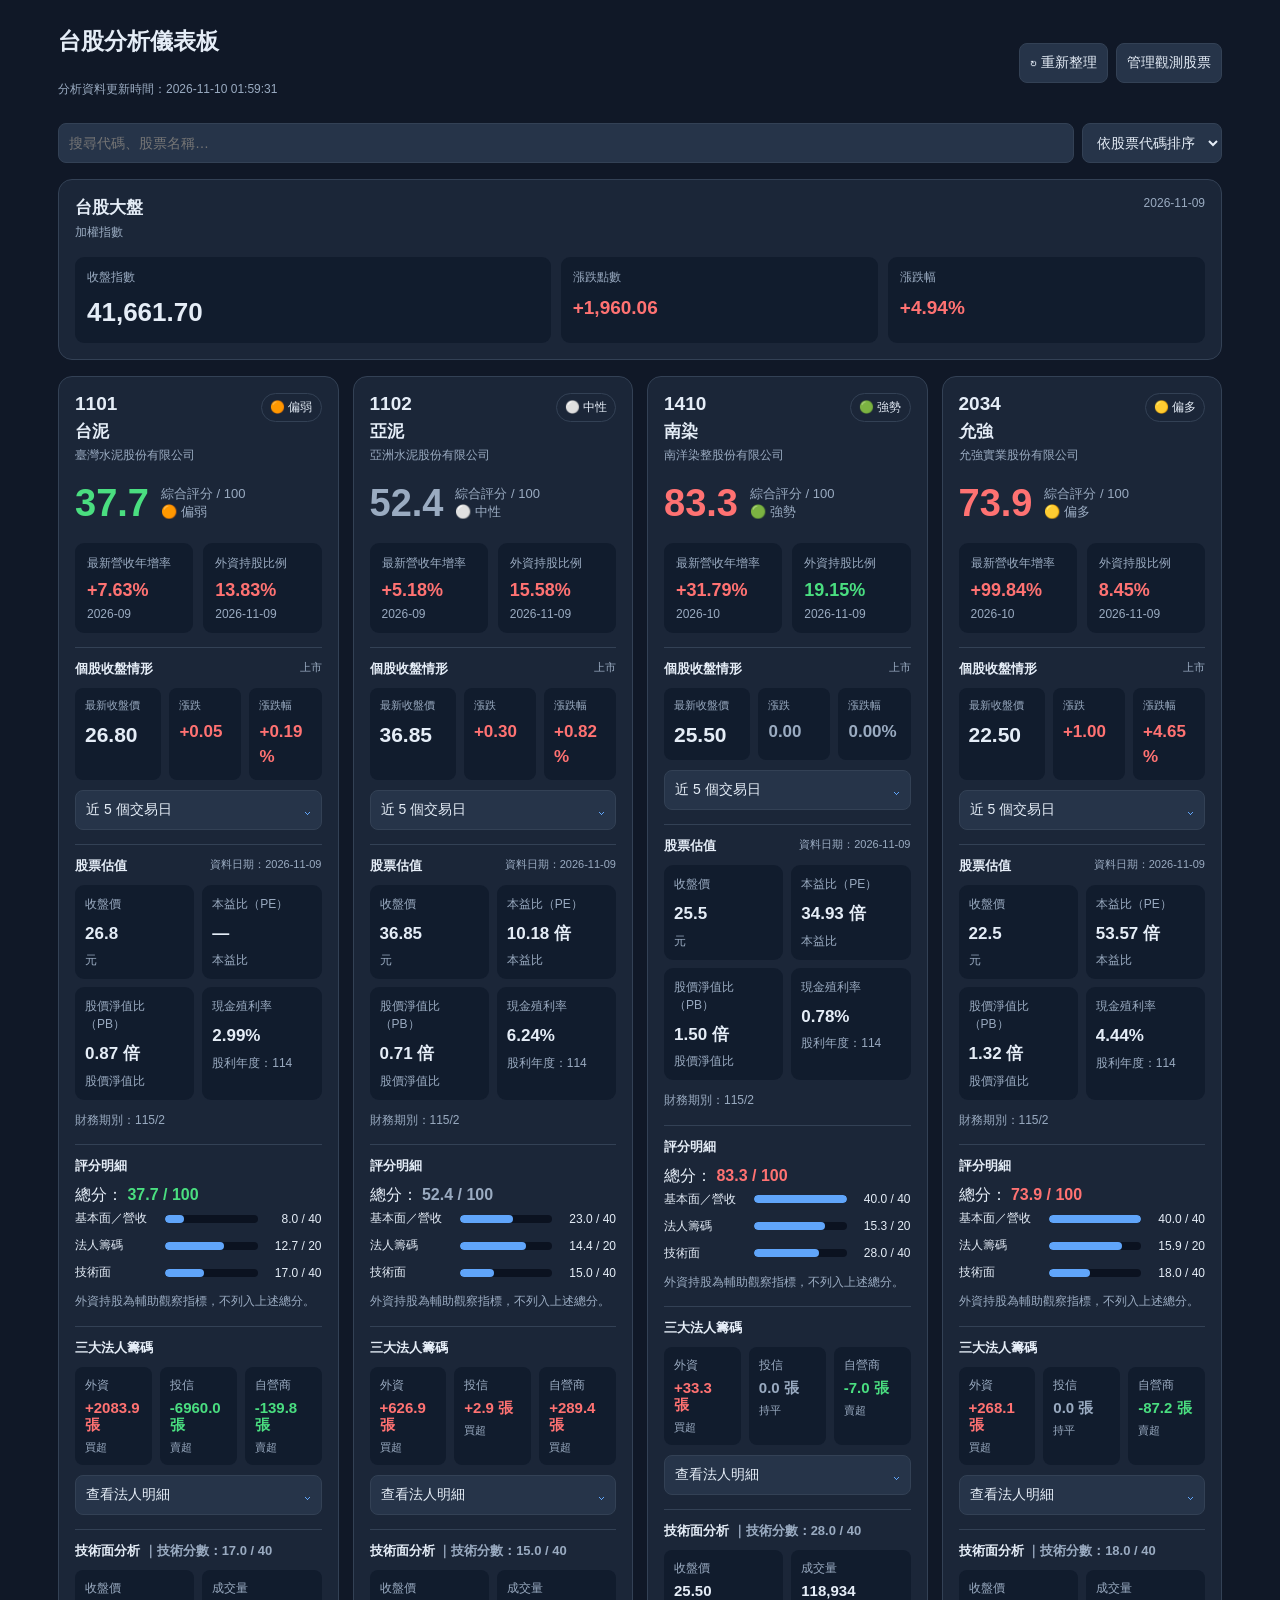
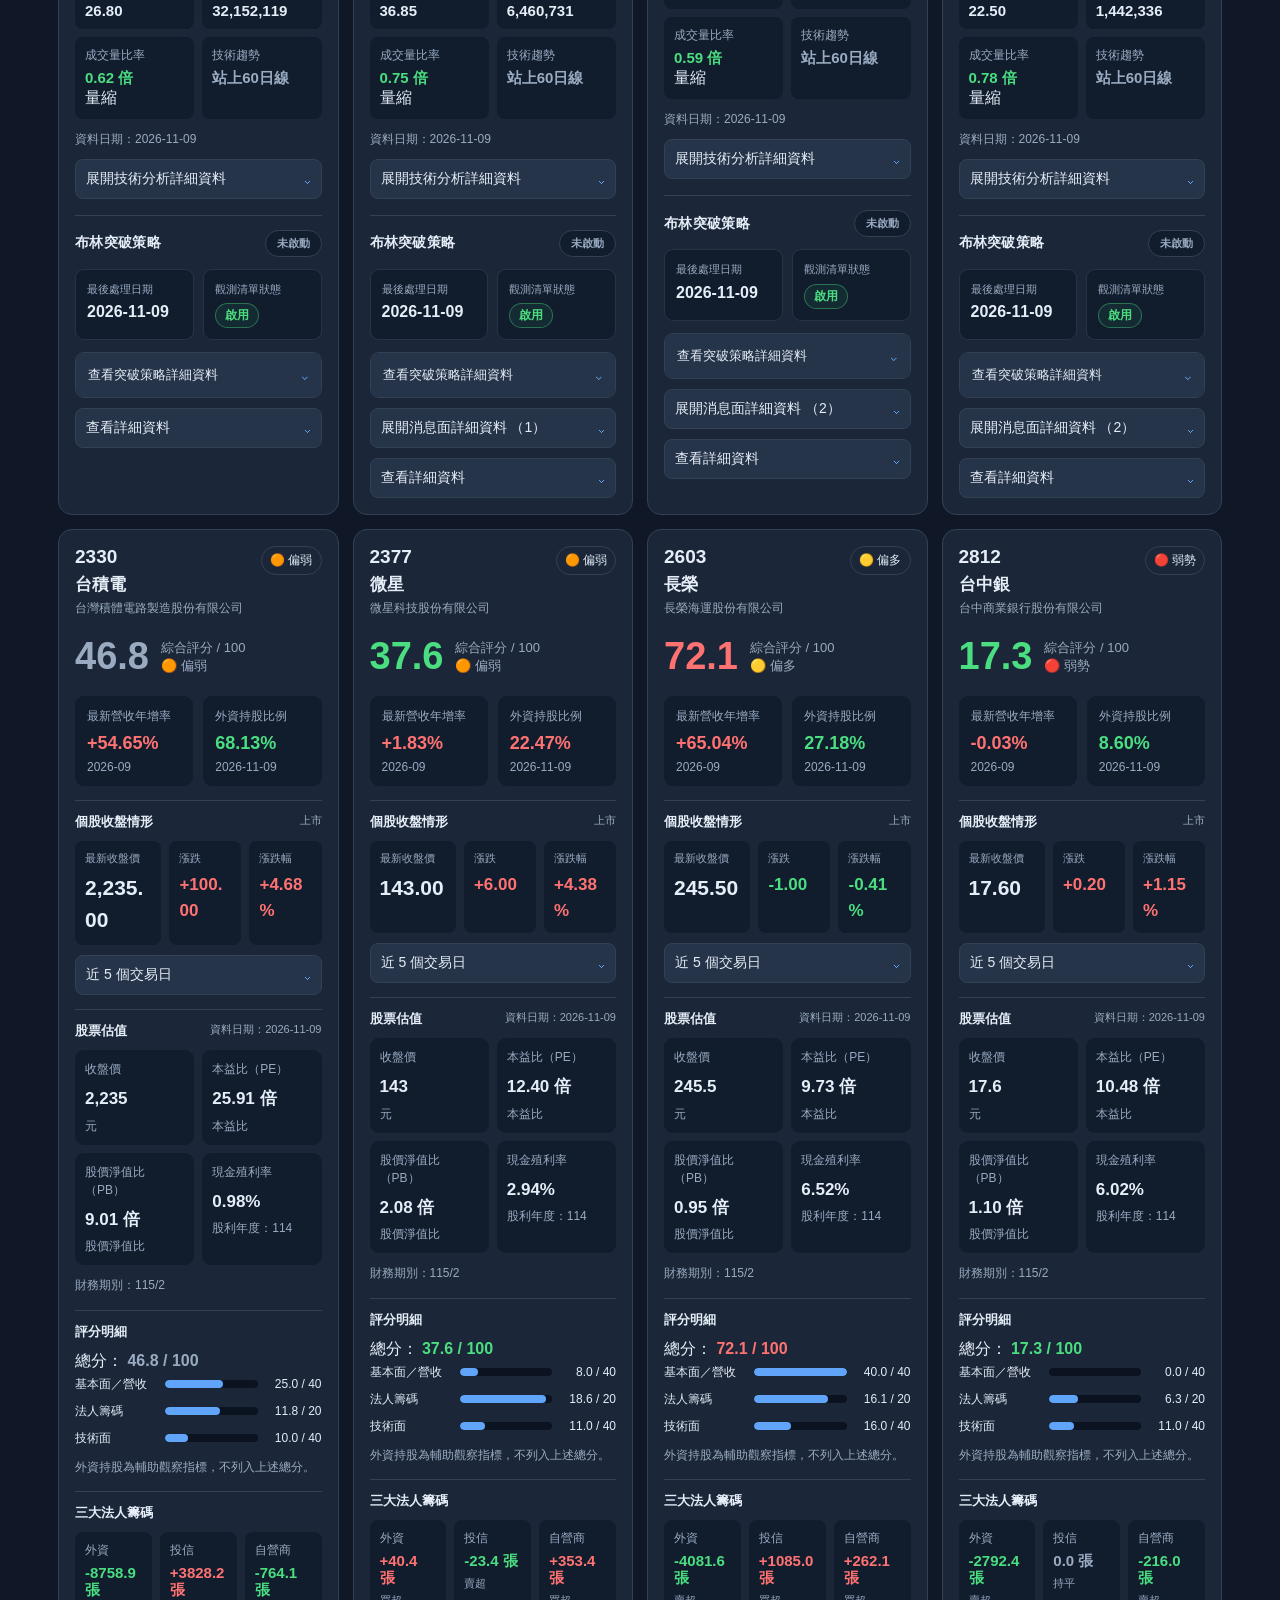
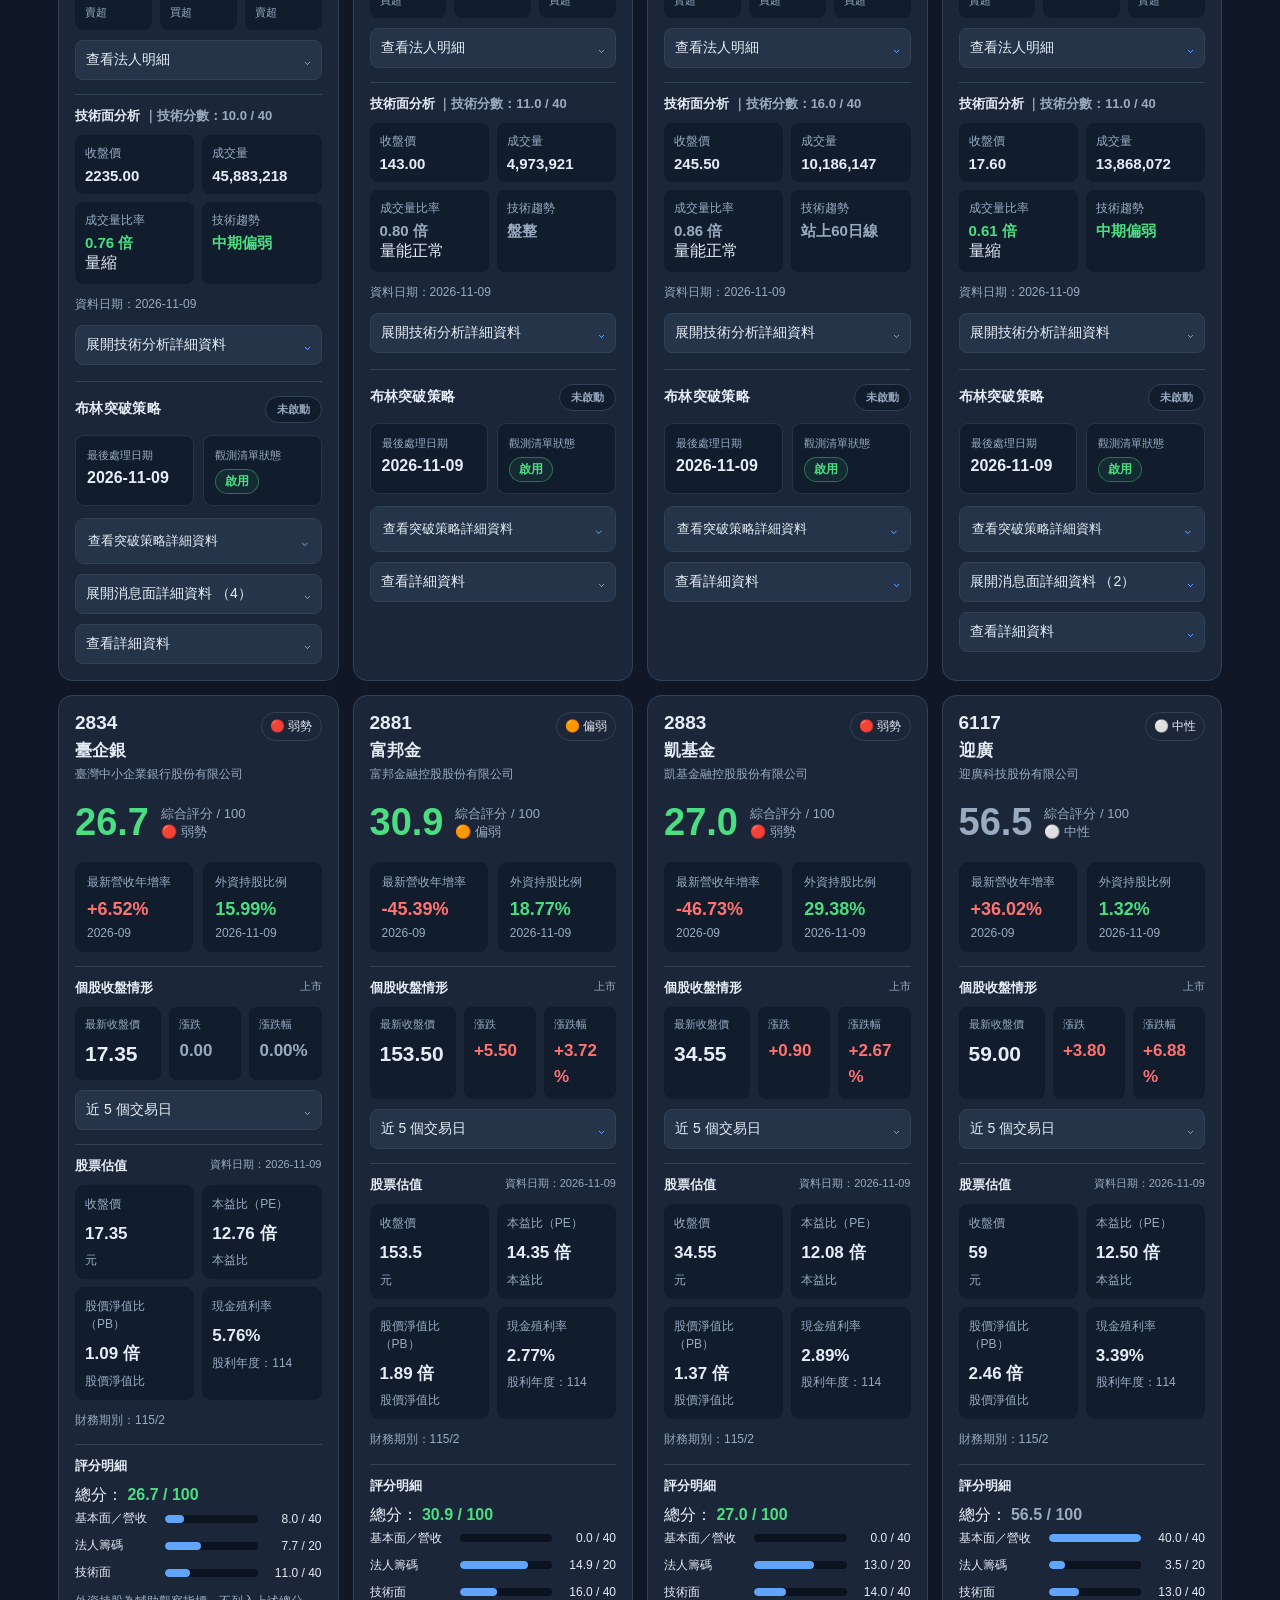
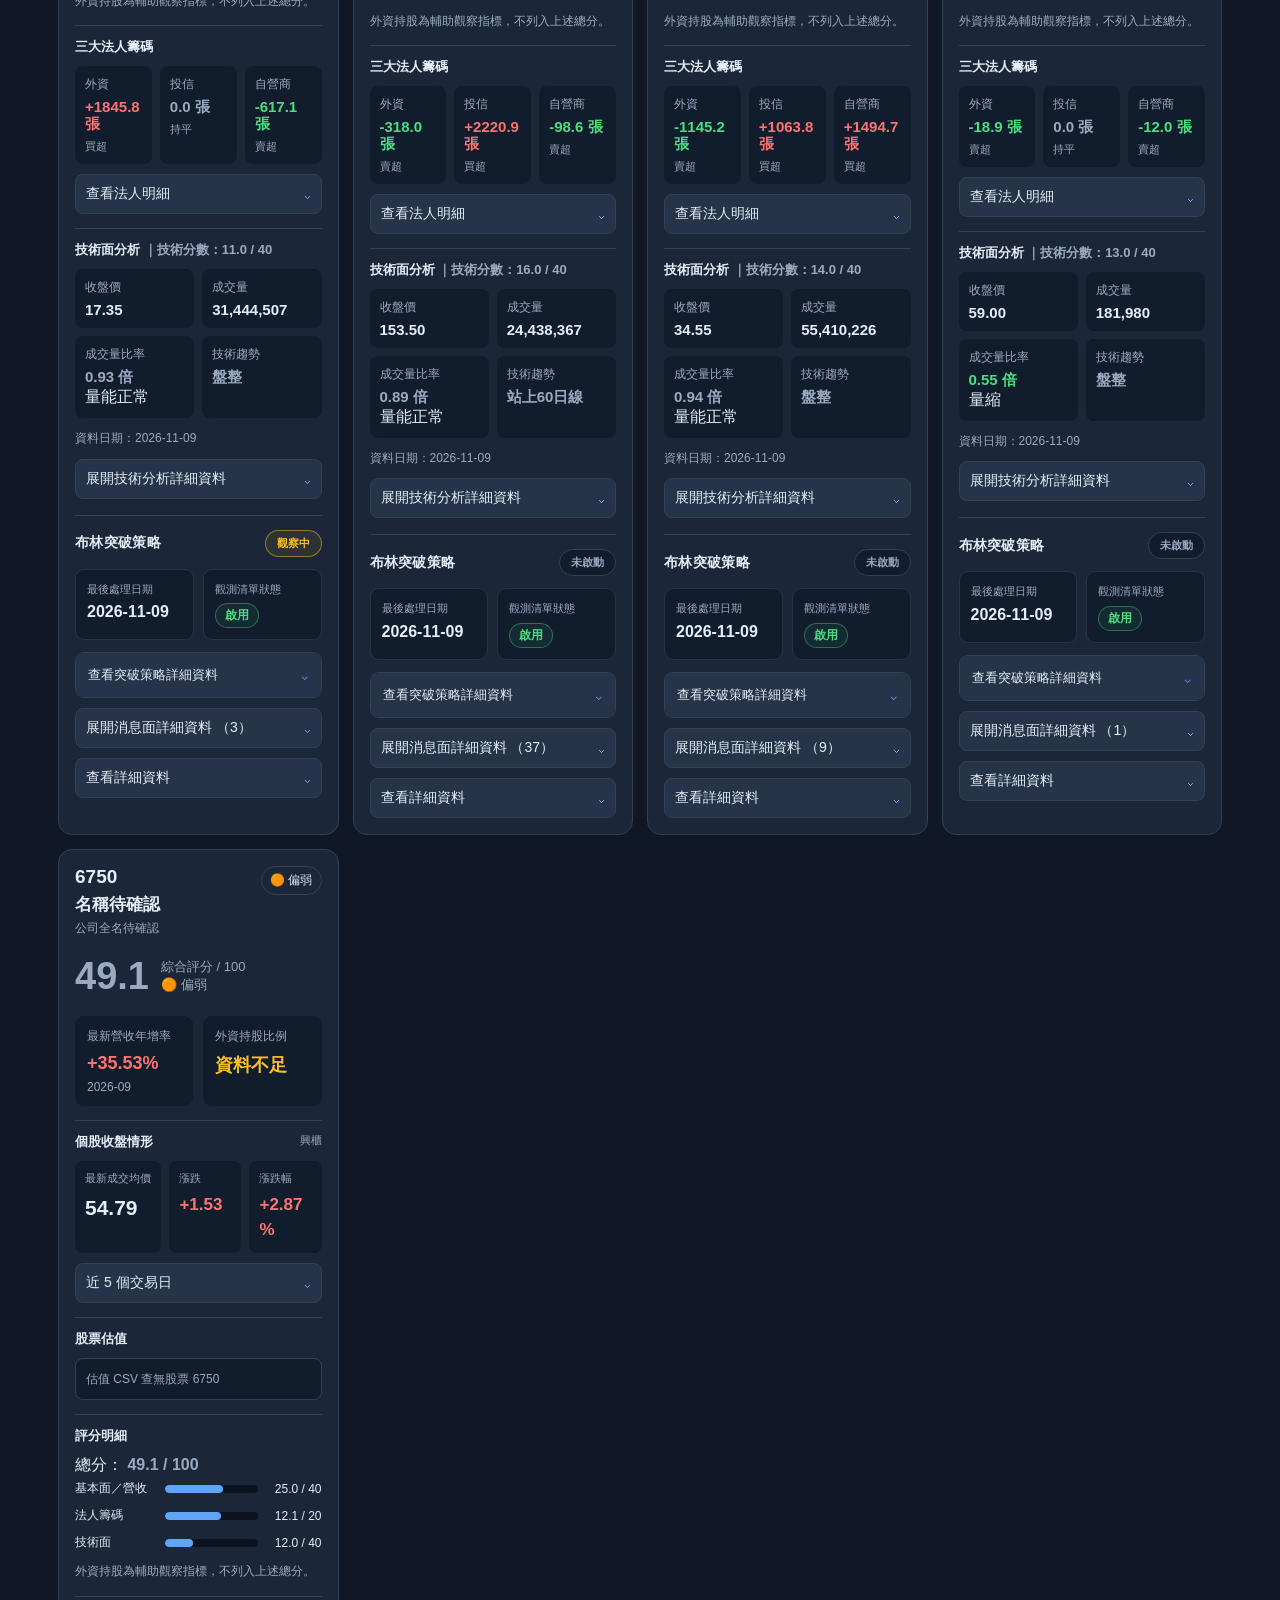
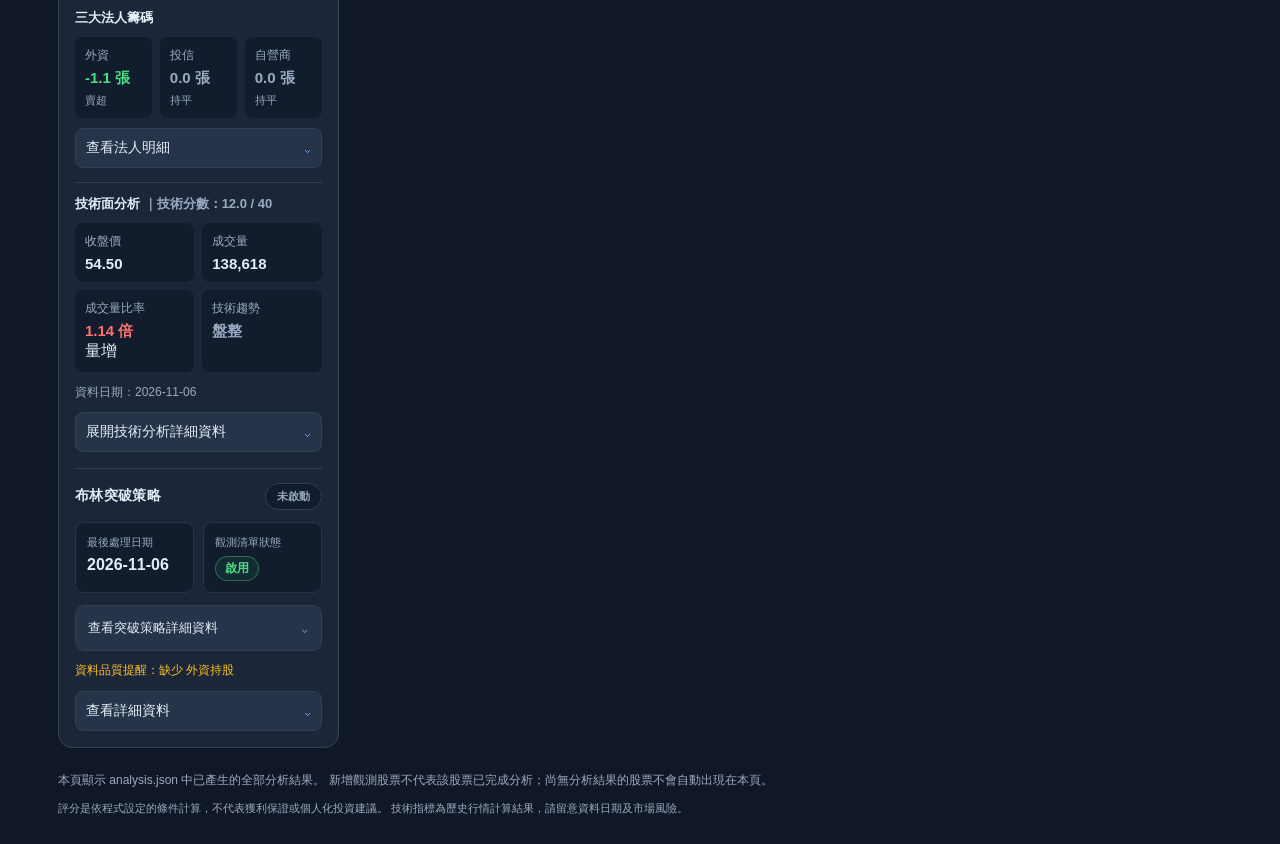
==== commit f5634073: "Create index.html" ====
--- a/index.html
+++ b/index.html
@@ -1,100 +1,117 @@
 <!DOCTYPE html>
 <html lang="zh-TW">
 <head>
-  <meta charset="UTF-8">
-  <meta name="viewport" content="width=device-width, initial-scale=1">
-  <meta name="theme-color" content="#101827">
-  <title>台股分析儀表板</title>
+<meta charset="UTF-8">
+<meta name="viewport" content="width=device-width, initial-scale=1">
+<meta name="theme-color" content="#101827">
+<title>台股分析儀表板</title>
+<link rel="stylesheet" href="./css/style.css">
+</head>
+<body>
 
-  <link rel="stylesheet" href="./css/style.css">
-</head>
+<div class="container">
 
-<body>
-  <div class="container">
-
-    <header class="header">
-      <div class="header-title">
-        <h1>台股分析儀表板</h1>
-        <p>每日收盤資料與個股分析</p>
-      </div>
-
-      <div class="header-actions">
-        <button id="refreshBtn" type="button">
-          重新整理
-        </button>
-
-        <a href="./watchlist.html" class="watchlist-link">
-          自選股管理
-        </a>
-      </div>
-    </header>
-
-    <section class="toolbar">
-      <div class="search-box">
-        <input
-          type="search"
-          id="searchInput"
-          placeholder="搜尋股票代號或名稱"
-          autocomplete="off"
-        >
-      </div>
-
-      <div class="sort-box">
-        <select id="sortSelect">
-          <option value="code">依代號排序</option>
-          <option value="name">依名稱排序</option>
-          <option value="scoreDesc">評分由高至低</option>
-          <option value="scoreAsc">評分由低至高</option>
-        </select>
-      </div>
-    </section>
-
-    <div id="message" class="message">
-      正在載入資料...
-    </div>
-
-    <main>
-      <div id="stockGrid" class="stock-grid"></div>
-    </main>
-
-    <footer class="footer">
-      <p>
-        本儀表板資料僅供個人研究參考，不構成任何投資建議。
-      </p>
-    </footer>
-
+<header>
+  <div>
+    <h1>台股分析儀表板</h1>
+    <div class="footer" id="updateTime">分析資料載入中…</div>
   </div>
 
-  <!-- 共用設定與工具 -->
-  <script src="./js/common.js"></script>
+  <div class="toolbar">
+    <button id="refreshBtn" type="button">↻ 重新整理</button>
+    <a href="./watchlist.html">
+      <button type="button">管理觀測股票</button>
+    </a>
+  </div>
+</header>
 
-  <!-- 股票資料 -->
-  <script src="./js/data.js"></script>
+<div class="toolbar">
+  <input
+    id="searchInput"
+    placeholder="搜尋代碼、股票名稱…"
+    aria-label="搜尋股票"
+  >
 
-  <!-- 評分與分析 -->
-  <script src="./js/score.js"></script>
-  <script src="./js/institutional.js"></script>
-  <script src="./js/technical.js"></script>
-  <script src="./js/valuation.js"></script>
-  <script src="./js/stock-price.js"></script>
-  <script src="./js/market-index.js"></script>
-  <script src="./js/details.js"></script>
-  <script src="./js/event.js"></script>
+  <select id="sortSelect" aria-label="排序方式">
+    <option value="code">依股票代碼排序</option>
+    <option value="name">依中文名稱排序</option>
+    <option value="scoreDesc">評分由高至低</option>
+    <option value="scoreAsc">評分由低至高</option>
+  </select>
+</div>
 
-  <!-- 突破策略 -->
-  <script src="./js/breakout-data.js"></script>
-  <script src="./js/breakout-format.js"></script>
-  <script src="./js/breakout-history.js"></script>
-  <script src="./js/breakout-panel.js"></script>
+<div id="message" role="status">正在讀取分析資料…</div>
 
-  <!-- 首頁股票卡片 -->
-  <script src="./js/stock-card.js"></script>
+<div id="stockGrid" class="stock-grid"></div>
 
-  <!-- 資料載入與更新 -->
-  <script src="./js/dashboard-loader.js"></script>
+<div class="footer">
+  本頁顯示 analysis.json 中已產生的全部分析結果。
+  新增觀測股票不代表該股票已完成分析；尚無分析結果的股票不會自動出現在本頁。
 
-  <!-- 首頁初始化與事件綁定 -->
-  <script src="./js/dashboard-init.js"></script>
+  <div class="disclaimer">
+    評分是依程式設定的條件計算，不代表獲利保證或個人化投資建議。
+    技術指標為歷史行情計算結果，請留意資料日期及市場風險。
+  </div>
+</div>
+
+</div>
+
+<!-- =====================================================
+     1. 基礎共用函式及資料
+     ===================================================== -->
+
+<script src="./js/common.js"></script>
+<script src="./js/data.js"></script>
+
+<!-- =====================================================
+     2. 股票評分及分析
+     ===================================================== -->
+
+<script src="./js/score.js"></script>
+<script src="./js/institutional.js"></script>
+<script src="./js/technical.js"></script>
+
+<!-- =====================================================
+     3. 股票估值、行情及明細
+     ===================================================== -->
+
+<script src="./js/valuation.js"></script>
+<script src="./js/stock-price.js"></script>
+<script src="./js/market-index.js"></script>
+<script src="./js/details.js"></script>
+
+<!-- =====================================================
+     4. 消息面
+     ===================================================== -->
+
+<script src="./js/event.js"></script>
+
+<!-- =====================================================
+     5. 突破策略
+     ===================================================== -->
+
+<script src="./js/breakout-data.js"></script>
+<script src="./js/breakout-format.js"></script>
+<script src="./js/breakout-history.js"></script>
+<script src="./js/breakout-panel.js"></script>
+
+<!-- =====================================================
+     6. 首頁股票卡片
+     ===================================================== -->
+
+<script src="./js/stock-card.js"></script>
+
+<!-- =====================================================
+     7. 資料載入及更新
+     ===================================================== -->
+
+<script src="./js/dashboard-loader.js"></script>
+
+<!-- =====================================================
+     8. 首頁初始化
+     ===================================================== -->
+
+<script src="./js/dashboard-init.js"></script>
 
 </body>
 </html>
